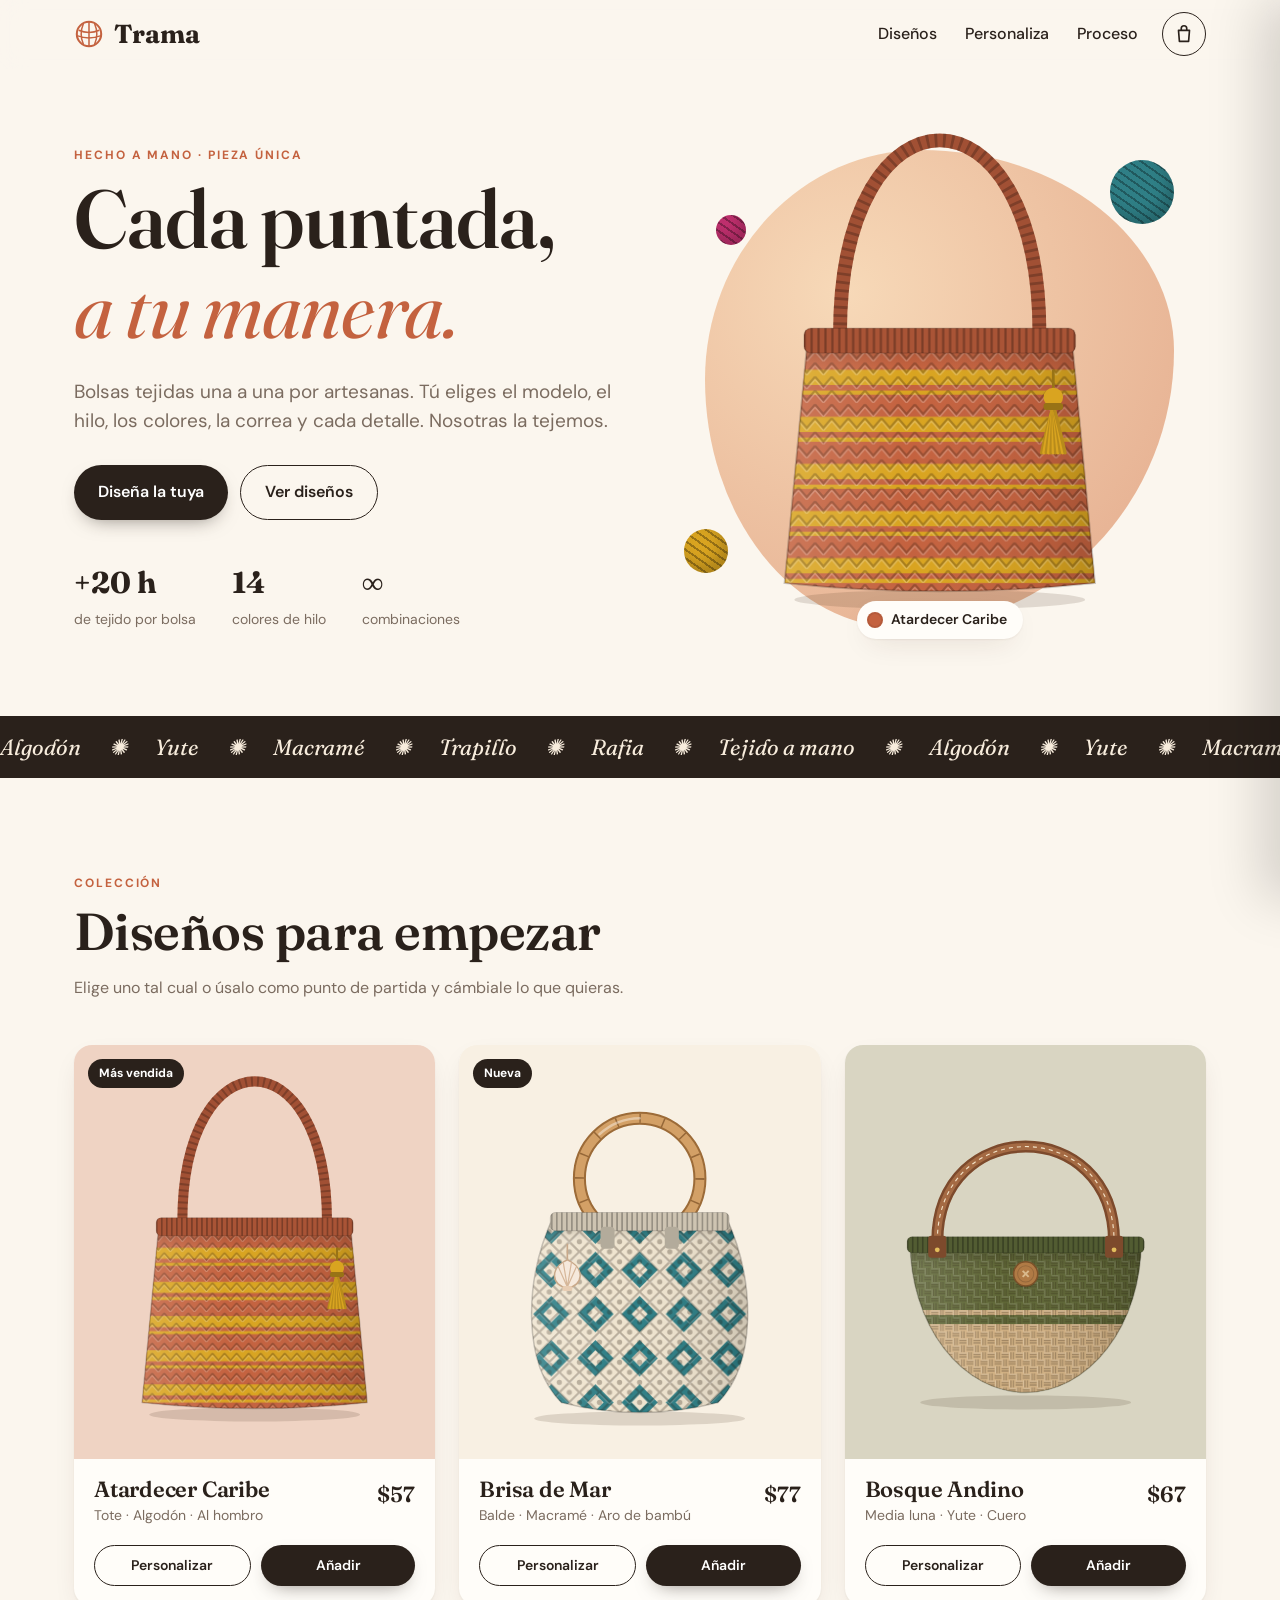
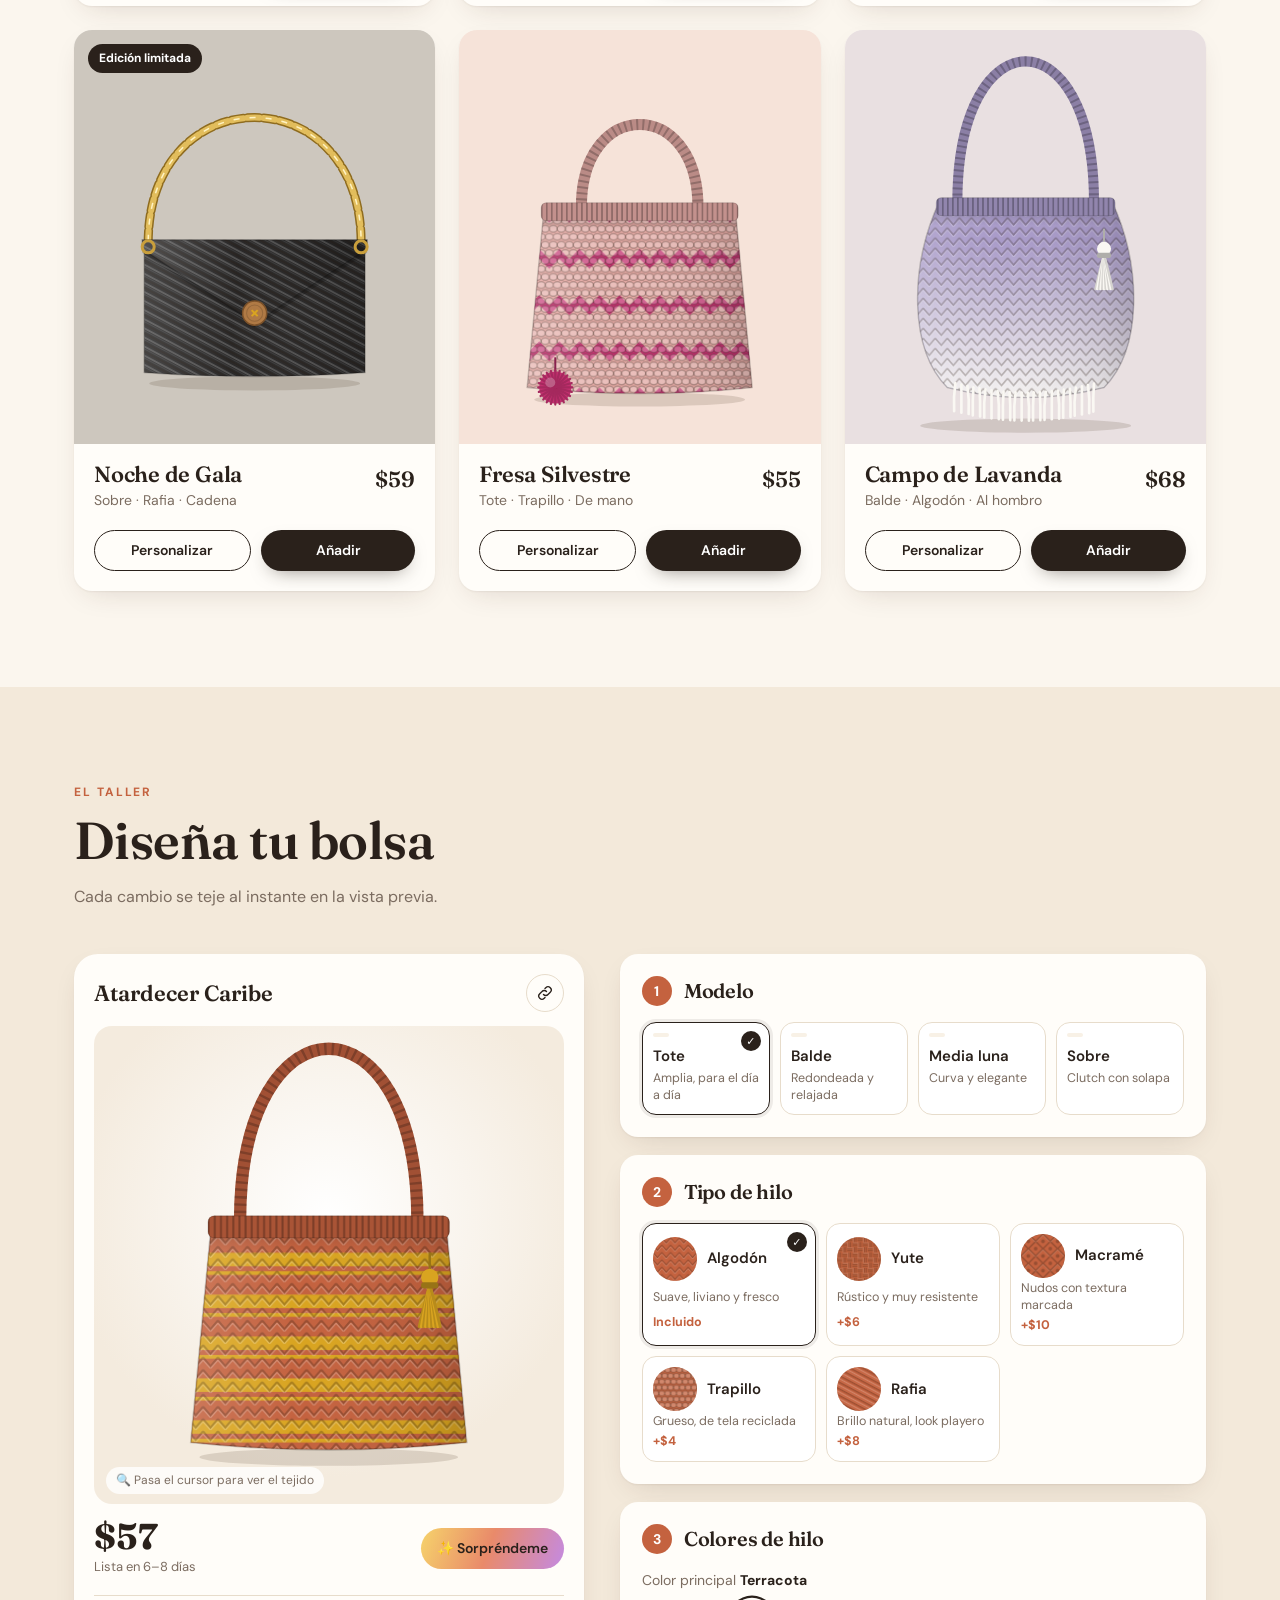
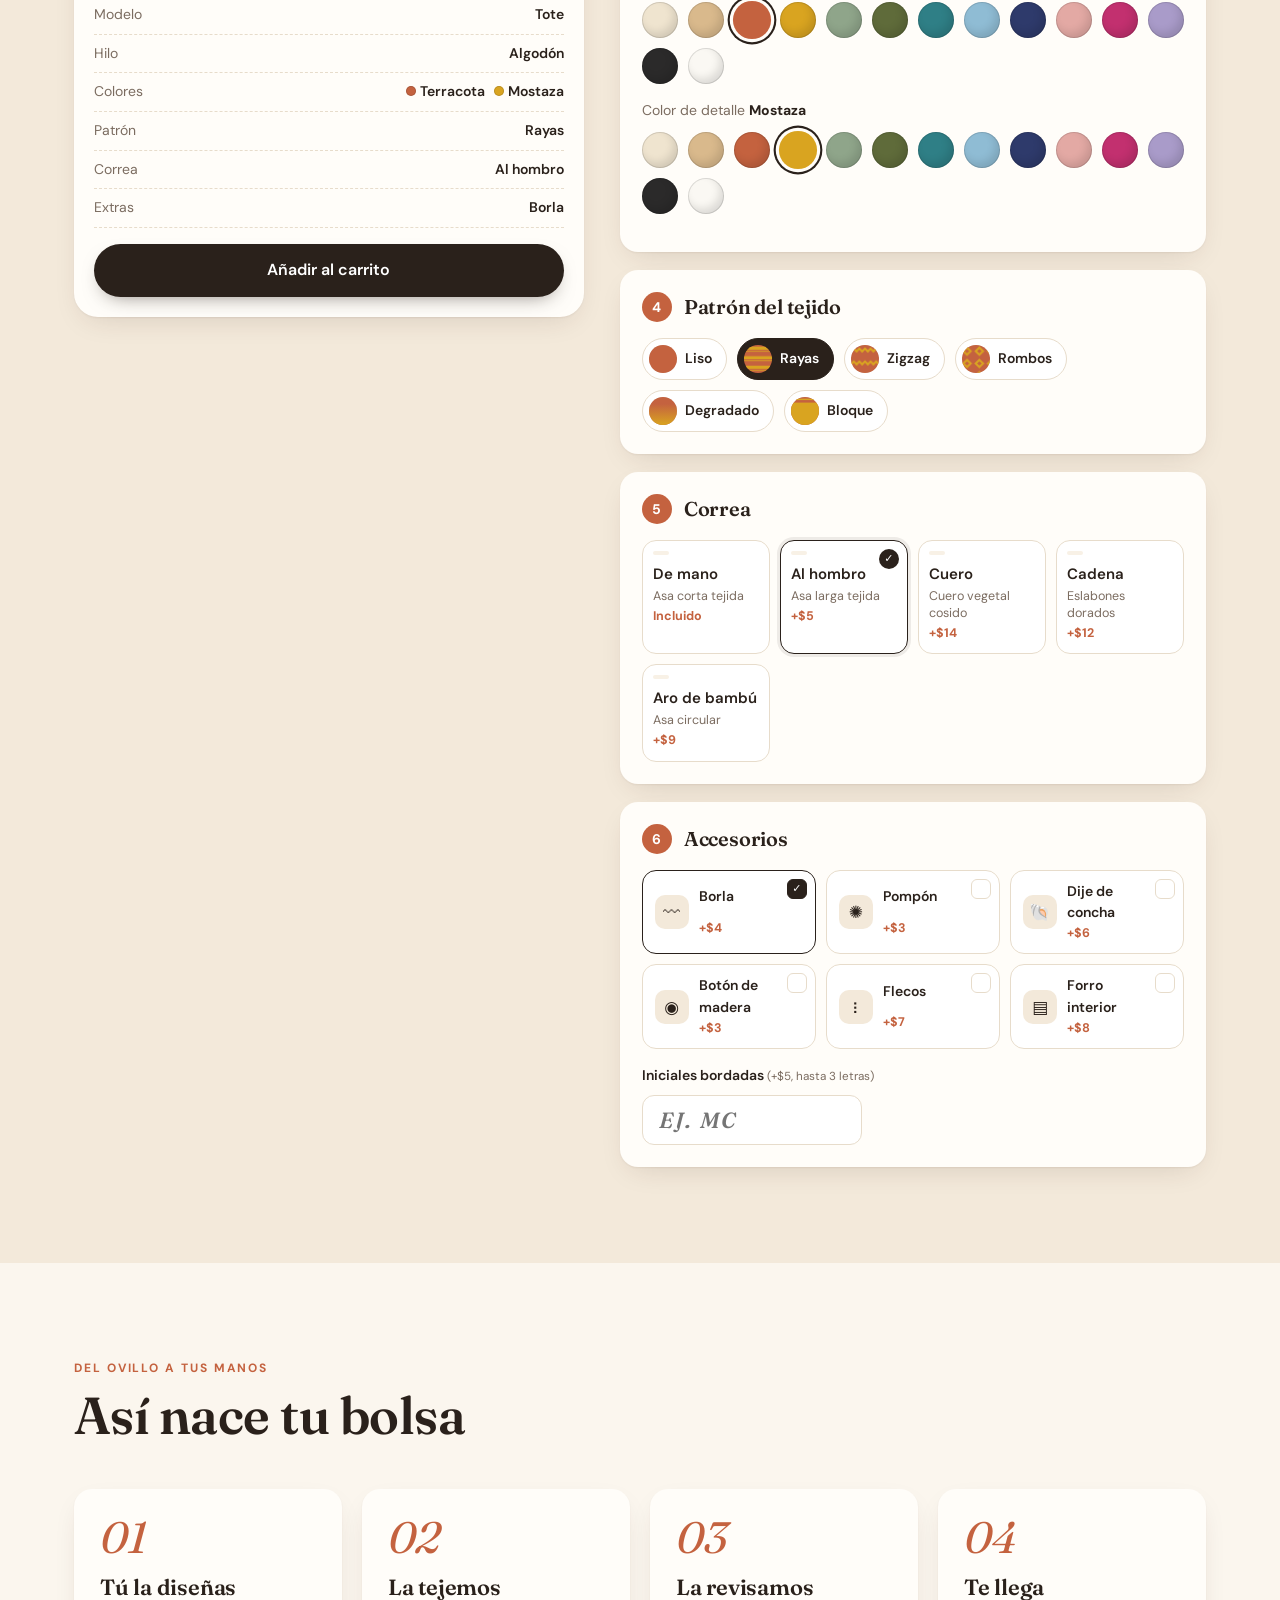
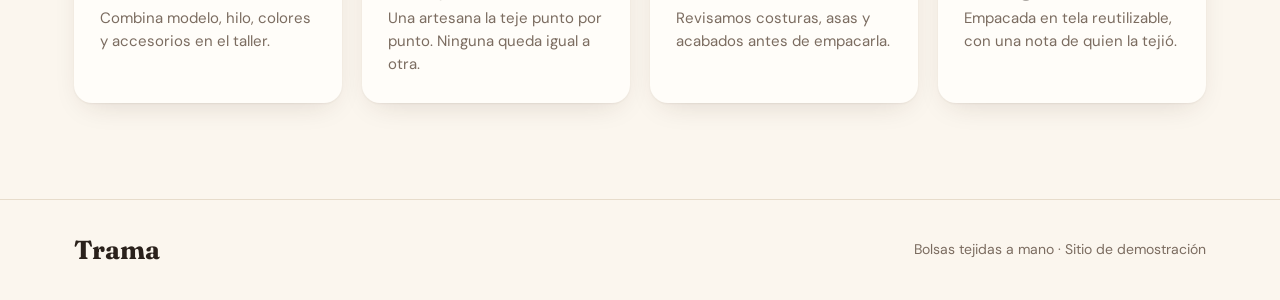
==== index.html @ 004d7162 "Tienda de bolsas tejidas con configurador en vivo" ====
<!doctype html>
<html lang="es">
<head>
  <meta charset="utf-8">
  <meta name="viewport" content="width=device-width, initial-scale=1">
  <title>Trama · Bolsas tejidas a mano</title>
  <meta name="description" content="Bolsas tejidas a mano, diseñadas por ti: elige modelo, hilo, colores, correa y accesorios.">
  <link rel="preconnect" href="https://fonts.googleapis.com">
  <link rel="preconnect" href="https://fonts.gstatic.com" crossorigin>
  <link href="https://fonts.googleapis.com/css2?family=Fraunces:ital,opsz,wght@0,9..144,400;0,9..144,600;0,9..144,700;1,9..144,400;1,9..144,600&family=DM+Sans:wght@400;500;600;700&display=swap" rel="stylesheet">
  <link rel="stylesheet" href="styles.css">
</head>
<body>
  <header class="nav">
    <div class="wrap nav-in">
      <a href="#" class="logo" aria-label="Trama, inicio">
        <svg viewBox="0 0 32 32" aria-hidden="true"><circle cx="16" cy="16" r="13" fill="none" stroke="currentColor" stroke-width="2.2"/><path d="M5 12c7 3 15 3 22 0M4 18c8 3 16 3 24 0M10 5c-3 7-3 15 0 22M16 3v26M22 5c3 7 3 15 0 22" fill="none" stroke="currentColor" stroke-width="1.6"/></svg>
        <span>Trama</span>
      </a>
      <nav class="links">
        <a href="#disenos">Diseños</a>
        <a href="#taller">Personaliza</a>
        <a href="#proceso">Proceso</a>
      </nav>
      <button class="cart-btn" id="cartOpen" aria-label="Abrir carrito">
        <svg viewBox="0 0 24 24" aria-hidden="true"><path d="M6 8h12l-1 12H7L6 8Z" fill="none" stroke="currentColor" stroke-width="1.8" stroke-linejoin="round"/><path d="M9 8V6a3 3 0 0 1 6 0v2" fill="none" stroke="currentColor" stroke-width="1.8"/></svg>
        <span class="cart-count" id="cartCount">0</span>
      </button>
    </div>
  </header>

  <main>
    <!-- HERO -->
    <section class="hero">
      <div class="wrap hero-in">
        <div class="hero-copy">
          <p class="eyebrow">Hecho a mano · Pieza única</p>
          <h1>Cada puntada,<br><em>a tu manera.</em></h1>
          <p class="lead">Bolsas tejidas una a una por artesanas. Tú eliges el modelo, el hilo, los colores, la correa y cada detalle. Nosotras la tejemos.</p>
          <div class="hero-cta">
            <a href="#taller" class="btn btn-primary">Diseña la tuya</a>
            <a href="#disenos" class="btn btn-ghost">Ver diseños</a>
          </div>
          <ul class="hero-facts">
            <li><strong>+20&nbsp;h</strong><span>de tejido por bolsa</span></li>
            <li><strong>14</strong><span>colores de hilo</span></li>
            <li><strong>∞</strong><span>combinaciones</span></li>
          </ul>
        </div>
        <div class="hero-visual">
          <div class="hero-blob"></div>
          <span class="yarn y1"></span><span class="yarn y2"></span><span class="yarn y3"></span>
          <div class="hero-bag" id="heroBag"></div>
          <p class="hero-tag" id="heroTag"></p>
        </div>
      </div>
      <div class="marquee" aria-hidden="true">
        <div class="marquee-in">
          <span>Algodón</span><span>✺</span><span>Yute</span><span>✺</span><span>Macramé</span><span>✺</span><span>Trapillo</span><span>✺</span><span>Rafia</span><span>✺</span><span>Tejido a mano</span><span>✺</span>
          <span>Algodón</span><span>✺</span><span>Yute</span><span>✺</span><span>Macramé</span><span>✺</span><span>Trapillo</span><span>✺</span><span>Rafia</span><span>✺</span><span>Tejido a mano</span><span>✺</span>
        </div>
      </div>
    </section>

    <!-- PRESETS -->
    <section class="section" id="disenos">
      <div class="wrap">
        <div class="section-head">
          <p class="eyebrow">Colección</p>
          <h2>Diseños para empezar</h2>
          <p class="muted">Elige uno tal cual o úsalo como punto de partida y cámbiale lo que quieras.</p>
        </div>
        <div class="presets" id="presets"></div>
      </div>
    </section>

    <!-- CONFIGURADOR -->
    <section class="section taller" id="taller">
      <div class="wrap">
        <div class="section-head">
          <p class="eyebrow">El taller</p>
          <h2>Diseña tu bolsa</h2>
          <p class="muted">Cada cambio se teje al instante en la vista previa.</p>
        </div>
        <div class="config">
          <aside class="preview">
            <div class="preview-card">
              <div class="preview-top">
                <span class="design-name" id="designName">Tu diseño</span>
                <button class="icon-btn" id="shareBtn" title="Copiar enlace de este diseño" aria-label="Compartir diseño">
                  <svg viewBox="0 0 24 24" aria-hidden="true"><path d="M10 14a4 4 0 0 0 6 0l3-3a4 4 0 0 0-6-6l-1 1M14 10a4 4 0 0 0-6 0l-3 3a4 4 0 0 0 6 6l1-1" fill="none" stroke="currentColor" stroke-width="1.8" stroke-linecap="round"/></svg>
                </button>
              </div>
              <div class="stage" id="stage"></div>
              <div class="preview-meta">
                <div>
                  <span class="price" id="price">$0</span>
                  <span class="days" id="days"></span>
                </div>
                <button class="btn btn-surprise" id="surprise">✨ Sorpréndeme</button>
              </div>
              <ul class="summary" id="summary"></ul>
              <button class="btn btn-primary btn-block" id="addCart">Añadir al carrito</button>
            </div>
          </aside>

          <div class="steps">
            <div class="step">
              <h3><span>1</span> Modelo</h3>
              <div class="opts opts-thumbs" data-group="model" id="optModel"></div>
            </div>
            <div class="step">
              <h3><span>2</span> Tipo de hilo</h3>
              <div class="opts opts-yarn" data-group="yarn" id="optYarn"></div>
            </div>
            <div class="step">
              <h3><span>3</span> Colores de hilo</h3>
              <p class="label">Color principal <b id="colorName"></b></p>
              <div class="swatches" data-group="color" id="optColor"></div>
              <p class="label">Color de detalle <b id="color2Name"></b></p>
              <div class="swatches" data-group="color2" id="optColor2"></div>
            </div>
            <div class="step">
              <h3><span>4</span> Patrón del tejido</h3>
              <div class="opts opts-chips" data-group="pattern" id="optPattern"></div>
            </div>
            <div class="step">
              <h3><span>5</span> Correa</h3>
              <div class="opts opts-thumbs" data-group="strap" id="optStrap"></div>
            </div>
            <div class="step">
              <h3><span>6</span> Accesorios</h3>
              <div class="opts opts-acc" data-group="acc" id="optAcc"></div>
              <label class="monogram">
                <span>Iniciales bordadas <small>(+$5, hasta 3 letras)</small></span>
                <input id="monogram" maxlength="3" placeholder="Ej. MC" autocomplete="off">
              </label>
            </div>
          </div>
        </div>
      </div>
    </section>

    <!-- PROCESO -->
    <section class="section" id="proceso">
      <div class="wrap">
        <div class="section-head">
          <p class="eyebrow">Del ovillo a tus manos</p>
          <h2>Así nace tu bolsa</h2>
        </div>
        <ol class="process">
          <li><span class="pn">01</span><h4>Tú la diseñas</h4><p>Combina modelo, hilo, colores y accesorios en el taller.</p></li>
          <li><span class="pn">02</span><h4>La tejemos</h4><p>Una artesana la teje punto por punto. Ninguna queda igual a otra.</p></li>
          <li><span class="pn">03</span><h4>La revisamos</h4><p>Revisamos costuras, asas y acabados antes de empacarla.</p></li>
          <li><span class="pn">04</span><h4>Te llega</h4><p>Empacada en tela reutilizable, con una nota de quien la tejió.</p></li>
        </ol>
      </div>
    </section>
  </main>

  <footer class="footer">
    <div class="wrap footer-in">
      <div class="logo"><span>Trama</span></div>
      <p class="muted">Bolsas tejidas a mano · Sitio de demostración</p>
    </div>
  </footer>

  <!-- Carrito -->
  <div class="scrim" id="scrim"></div>
  <aside class="drawer" id="drawer" aria-label="Carrito">
    <div class="drawer-head">
      <h3>Tu carrito</h3>
      <button class="icon-btn" id="cartClose" aria-label="Cerrar carrito">✕</button>
    </div>
    <div class="drawer-body" id="cartItems"></div>
    <div class="drawer-foot">
      <div class="total"><span>Total</span><strong id="cartTotal">$0</strong></div>
      <button class="btn btn-primary btn-block" id="checkout">Finalizar pedido</button>
    </div>
  </aside>

  <div class="mbar" id="mbar">
    <button class="mbar-art" id="mbarArt" aria-label="Ver vista previa"></button>
    <div class="mbar-info"><b id="mbarPrice"></b><span id="mbarName"></span></div>
    <button class="btn btn-primary btn-sm" id="mbarAdd">Añadir</button>
  </div>

  <div class="toast" id="toast" role="status"></div>
  <div class="confetti" id="confetti" aria-hidden="true"></div>

  <script src="bag.js"></script>
  <script src="app.js"></script>
</body>
</html>
---- styles.css ----
:root {
  --bg: #fbf6ee;
  --bg-2: #f3e9da;
  --card: #fffdf9;
  --ink: #2a211b;
  --muted: #7b6c60;
  --line: #e7dccb;
  --accent: #c4623f;
  --accent-ink: #fff;
  --gold: #d9a420;
  --radius: 18px;
  --shadow: 0 1px 2px rgba(60, 35, 20, .06), 0 10px 30px -12px rgba(60, 35, 20, .18);
  --serif: 'Fraunces', Georgia, serif;
  --sans: 'DM Sans', system-ui, sans-serif;
}

* { box-sizing: border-box; }
html { scroll-behavior: smooth; scroll-padding-top: 76px; }
body { margin: 0; background: var(--bg); color: var(--ink); font: 16px/1.55 var(--sans); -webkit-font-smoothing: antialiased; overflow-x: hidden; }
img, svg { display: block; max-width: 100%; }
button { font: inherit; color: inherit; cursor: pointer; }
a { color: inherit; }
.wrap { max-width: 1180px; margin: 0 auto; padding: 0 24px; }
.muted { color: var(--muted); }
.eyebrow { text-transform: uppercase; letter-spacing: .16em; font-size: 12px; font-weight: 700; color: var(--accent); margin: 0 0 10px; }
h1, h2, h3, h4 { font-family: var(--serif); font-weight: 600; line-height: 1.1; margin: 0; letter-spacing: -.01em; }

/* Botones */
.btn { display: inline-flex; align-items: center; justify-content: center; gap: 8px; border: 0; border-radius: 999px; padding: 14px 24px; font-weight: 600; text-decoration: none; transition: transform .15s, box-shadow .2s, background .2s; }
.btn:active { transform: scale(.97); }
.btn-primary { background: var(--ink); color: #fff; box-shadow: 0 8px 20px -10px rgba(42, 33, 27, .6); }
.btn-primary:hover { background: var(--accent); }
.btn-primary:disabled { opacity: .4; cursor: not-allowed; background: var(--ink); }
.btn-ghost { background: transparent; border: 1.5px solid var(--ink); }
.btn-ghost:hover { background: var(--ink); color: #fff; }
.btn-sm { padding: 9px 16px; font-size: 14px; }
.btn-block { width: 100%; }
.btn-surprise { background: linear-gradient(110deg, #f6d36b, #e98a6a, #c78ad8, #e98a6a, #f6d36b); color: #2a211b; padding: 10px 16px; font-size: 14px; background-size: 200% 100%; white-space: nowrap; animation: shimmer 4s linear infinite; }
@keyframes shimmer { to { background-position: 200% 0; } }
.icon-btn { width: 38px; height: 38px; border-radius: 50%; border: 1px solid var(--line); background: var(--card); display: grid; place-items: center; }
.icon-btn svg { width: 18px; }
.icon-btn:hover { border-color: var(--ink); }

/* Nav */
.nav { position: sticky; top: 0; z-index: 40; background: rgba(251, 246, 238, .82); backdrop-filter: blur(12px); border-bottom: 1px solid transparent; }
.nav-in { display: flex; align-items: center; gap: 24px; height: 68px; }
.logo { display: flex; align-items: center; gap: 10px; text-decoration: none; font-family: var(--serif); font-size: 26px; font-weight: 700; color: var(--ink); }
.logo svg { width: 30px; color: var(--accent); }
.links { margin-left: auto; display: flex; gap: 28px; }
.links a { text-decoration: none; font-weight: 500; position: relative; }
.links a::after { content: ''; position: absolute; left: 0; right: 100%; bottom: -4px; height: 2px; background: var(--accent); transition: right .25s; }
.links a:hover::after { right: 0; }
.cart-btn { position: relative; width: 44px; height: 44px; border-radius: 50%; border: 1.5px solid var(--ink); background: transparent; display: grid; place-items: center; }
.cart-btn svg { width: 22px; }
.cart-btn.bump { animation: bump .5s; }
@keyframes bump { 30% { transform: scale(1.2) rotate(-8deg); } 60% { transform: scale(.95) rotate(4deg); } }
.cart-count { position: absolute; top: -6px; right: -6px; min-width: 20px; height: 20px; border-radius: 10px; background: var(--accent); color: #fff; font-size: 12px; font-weight: 700; display: grid; place-items: center; padding: 0 5px; transform: scale(0); transition: transform .25s; }
.cart-count.show { transform: scale(1); }

/* Hero */
.hero { position: relative; overflow: hidden; }
.hero-in { display: grid; grid-template-columns: 1.05fr 1fr; gap: 40px; align-items: center; padding-top: 48px; padding-bottom: 56px; }
.hero h1 { font-size: clamp(44px, 6.4vw, 84px); font-weight: 600; }
.hero h1 em { color: var(--accent); font-weight: 400; }
.lead { font-size: 19px; color: var(--muted); max-width: 30em; margin: 22px 0 30px; }
.hero-cta { display: flex; gap: 12px; flex-wrap: wrap; }
.hero-facts { list-style: none; padding: 0; margin: 40px 0 0; display: flex; gap: 36px; }
.hero-facts strong { display: block; font-family: var(--serif); font-size: 30px; }
.hero-facts span { color: var(--muted); font-size: 14px; }
.hero-visual { position: relative; aspect-ratio: 1 / 1.02; display: grid; place-items: center; }
.hero-blob { position: absolute; inset: 6%; background: radial-gradient(circle at 30% 30%, #f7d9b8, #eec3a3 45%, #e3a98b); border-radius: 46% 54% 58% 42% / 48% 42% 58% 52%; animation: blob 14s ease-in-out infinite; }
@keyframes blob { 50% { border-radius: 58% 42% 44% 56% / 42% 58% 42% 58%; transform: rotate(8deg); } }
.hero-bag { position: relative; width: 78%; transition: opacity .35s, transform .35s; }
.hero-bag.fade { opacity: 0; transform: translateY(10px) scale(.97); }
.hero-tag { position: absolute; bottom: 4%; left: 50%; transform: translateX(-50%); background: var(--card); padding: 8px 16px 8px 10px; border-radius: 999px; box-shadow: var(--shadow); font-weight: 600; font-size: 14px; display: flex; align-items: center; gap: 8px; white-space: nowrap; margin: 0; }
.hero-tag span { width: 16px; height: 16px; border-radius: 50%; background: var(--c); box-shadow: inset 0 0 0 2px rgba(0,0,0,.08); }
.yarn { position: absolute; border-radius: 50%; background: repeating-linear-gradient(35deg, var(--y) 0 5px, color-mix(in srgb, var(--y) 70%, #000) 5px 7px); box-shadow: inset -6px -8px 14px rgba(0,0,0,.2); animation: float 6s ease-in-out infinite; }
.y1 { --y: #2f7f86; width: 64px; height: 64px; top: 8%; right: 6%; }
.y2 { --y: #d9a420; width: 44px; height: 44px; bottom: 16%; left: 2%; animation-delay: -2s; }
.y3 { --y: #c2306f; width: 30px; height: 30px; top: 18%; left: 8%; animation-delay: -4s; }
@keyframes float { 50% { transform: translateY(-14px) rotate(25deg); } }

.marquee { background: var(--ink); color: #f7ecdc; overflow: hidden; padding: 14px 0; }
.marquee-in { display: flex; gap: 28px; width: max-content; animation: marquee 30s linear infinite; font-family: var(--serif); font-size: 22px; font-style: italic; }
@keyframes marquee { to { transform: translateX(-50%); } }

/* Bolsa SVG */
.bag-swing { transform-origin: 150px 40px; transform-box: view-box; animation: sway 5s ease-in-out infinite; }
.bag-swing.wiggle { animation: wiggle .7s ease-out, sway 5s ease-in-out .7s infinite; }
@keyframes sway { 50% { transform: rotate(1.6deg); } }
@keyframes wiggle { 0% { transform: rotate(-5deg) scale(.97); } 40% { transform: rotate(3.5deg); } 70% { transform: rotate(-1.5deg); } 100% { transform: rotate(0); } }

/* Secciones */
.section { padding: 96px 0; }
.section-head { max-width: 640px; margin-bottom: 44px; }
.section-head h2 { font-size: clamp(34px, 4.4vw, 52px); margin-bottom: 12px; }

/* Presets */
.presets { display: grid; grid-template-columns: repeat(3, 1fr); gap: 24px; }
.preset { position: relative; background: var(--card); border-radius: var(--radius); box-shadow: var(--shadow); overflow: hidden; display: flex; flex-direction: column; transition: transform .25s, box-shadow .25s; }
.preset:hover { transform: translateY(-6px); box-shadow: 0 24px 50px -20px rgba(60, 35, 20, .35); }
.preset-art { background: color-mix(in srgb, var(--tint) 22%, #fbf3e8); padding: 26px 30px 6px; }
.preset-art svg { transition: transform .4s; }
.preset:hover .preset-art svg { transform: scale(1.04) rotate(-1.5deg); }
.badge { position: absolute; top: 14px; left: 14px; z-index: 2; background: var(--ink); color: #fff; font-size: 12px; font-weight: 700; padding: 5px 11px; border-radius: 999px; }
.preset-info { display: flex; justify-content: space-between; gap: 12px; padding: 18px 20px 6px; }
.preset-info h3 { font-size: 22px; }
.preset-info p { margin: 4px 0 0; font-size: 14px; }
.preset-price { font-family: var(--serif); font-size: 22px; font-weight: 600; }
.preset-actions { display: flex; gap: 10px; padding: 12px 20px 20px; margin-top: auto; }
.preset-actions .btn { flex: 1; }

/* Taller */
.taller { background: var(--bg-2); }
.config { display: grid; grid-template-columns: minmax(0, 1fr) minmax(0, 1.15fr); gap: 36px; align-items: start; }
.preview { position: sticky; top: 88px; }
.preview-card { background: var(--card); border-radius: 24px; padding: 20px; box-shadow: var(--shadow); }
.preview-top { display: flex; justify-content: space-between; align-items: center; }
.design-name { font-family: var(--serif); font-size: 22px; font-weight: 600; }
.stage { position: relative; overflow: hidden; background: radial-gradient(circle at 50% 40%, #fff, #f4ebde 70%); border-radius: 18px; margin: 14px 0; padding: 10px 40px 0; cursor: zoom-in; }
.stage > .bag-svg { max-height: 52vh; margin: 0 auto; }
.lens { position: absolute; top: 0; left: 0; width: 140px; height: 140px; border-radius: 50%; overflow: hidden; pointer-events: none; opacity: 0; transition: opacity .2s; background: #fff; box-shadow: 0 0 0 4px #fff, 0 12px 30px rgba(0,0,0,.25); }
.lens-in { position: absolute; top: 0; left: 0; }
.stage.zooming .lens { opacity: 1; }
.lens-hint { position: absolute; left: 12px; bottom: 10px; font-size: 12px; color: var(--muted); background: rgba(255,255,255,.8); padding: 4px 10px; border-radius: 999px; transition: opacity .2s; }
.stage.zooming .lens-hint { opacity: 0; }
@media (hover: none) { .lens, .lens-hint { display: none; } }
.preview-meta { display: flex; justify-content: space-between; align-items: center; gap: 12px; }
.price { font-family: var(--serif); font-size: 36px; font-weight: 700; display: block; line-height: 1; }
.days { font-size: 13px; color: var(--muted); }
.summary { list-style: none; padding: 0; margin: 16px 0; border-top: 1px solid var(--line); }
.summary li { display: flex; justify-content: space-between; gap: 16px; padding: 8px 0; border-bottom: 1px dashed var(--line); font-size: 14px; }
.summary span { color: var(--muted); }
.summary b { text-align: right; font-weight: 600; }
.dot { display: inline-block; width: 10px; height: 10px; border-radius: 50%; background: var(--c); margin: 0 4px 0 6px; vertical-align: 0; box-shadow: inset 0 0 0 1px rgba(0,0,0,.15); }

.steps { display: flex; flex-direction: column; gap: 18px; }
.step { background: var(--card); border-radius: var(--radius); padding: 22px; box-shadow: var(--shadow); }
.step h3 { font-size: 20px; display: flex; align-items: center; gap: 12px; margin-bottom: 16px; }
.step h3 span { width: 30px; height: 30px; border-radius: 50%; background: var(--accent); color: #fff; font: 700 14px var(--sans); display: grid; place-items: center; }
.label { margin: 4px 0 10px; font-size: 14px; color: var(--muted); }
.label b { color: var(--ink); }

.opts { display: grid; gap: 10px; }
.opts-thumbs { grid-template-columns: repeat(auto-fill, minmax(118px, 1fr)); }
.opts-yarn { grid-template-columns: repeat(auto-fill, minmax(150px, 1fr)); }
.opt { position: relative; text-align: left; background: #fff; border: 1.5px solid var(--line); border-radius: 14px; padding: 10px; display: flex; flex-direction: column; gap: 2px; transition: border-color .2s, transform .15s, box-shadow .2s; }
.opt:hover { border-color: #cdb79c; transform: translateY(-2px); }
.opt.on { border-color: var(--ink); box-shadow: 0 0 0 3px rgba(42, 33, 27, .08); }
.opt.on::after { content: '✓'; position: absolute; top: 8px; right: 8px; width: 20px; height: 20px; border-radius: 50%; background: var(--ink); color: #fff; font-size: 11px; display: grid; place-items: center; }
.opt-thumb { background: #f8f1e6; border-radius: 10px; margin-bottom: 6px; padding: 4px 8px 0; }
.opts-yarn .opt { flex-direction: row; flex-wrap: wrap; align-items: center; column-gap: 10px; }
.opts-yarn .opt-thumb { width: 44px; height: 44px; padding: 0; overflow: hidden; margin: 0; border-radius: 50%; box-shadow: inset 0 0 0 1px rgba(0,0,0,.1); flex: none; }
.opts-yarn .opt-name { flex: 1; }
.opts-yarn .opt-desc, .opts-yarn .opt-price { width: 100%; }
.opt-name { font-weight: 600; font-size: 15px; }
.opt-desc { font-size: 12.5px; color: var(--muted); line-height: 1.35; }
.opt-price { font-size: 12.5px; font-weight: 700; color: var(--accent); }

.swatches { display: flex; flex-wrap: wrap; gap: 10px; margin-bottom: 16px; }
.sw { width: 36px; height: 36px; border-radius: 50%; border: 0; background: var(--c); box-shadow: inset 0 0 0 1px rgba(0,0,0,.12), inset -4px -5px 8px rgba(0,0,0,.12); transition: transform .15s; position: relative; }
.sw:hover { transform: scale(1.12); }
.sw.on { box-shadow: 0 0 0 3px var(--card), 0 0 0 5px var(--ink); transform: scale(1.06); }

.opts-chips { display: flex; flex-wrap: wrap; gap: 10px; }
.chip { display: flex; align-items: center; gap: 8px; padding: 6px 14px 6px 6px; border-radius: 999px; border: 1.5px solid var(--line); background: #fff; font-weight: 600; font-size: 14px; }
.chip-art { width: 28px; height: 28px; border-radius: 50%; overflow: hidden; box-shadow: inset 0 0 0 1px rgba(0,0,0,.12); }
.chip:hover { border-color: #cdb79c; }
.chip.on { border-color: var(--ink); background: var(--ink); color: #fff; }

.opts-acc { grid-template-columns: repeat(auto-fill, minmax(160px, 1fr)); }
.acc { position: relative; display: grid; grid-template-columns: 34px 1fr; grid-template-rows: auto auto; column-gap: 10px; align-items: center; text-align: left; border: 1.5px solid var(--line); background: #fff; border-radius: 14px; padding: 10px 12px; }
.acc-ico { grid-row: span 2; width: 34px; height: 34px; border-radius: 10px; background: var(--bg-2); display: grid; place-items: center; font-size: 17px; }
.acc-name { font-weight: 600; font-size: 14px; }
.acc .tick { position: absolute; top: 8px; right: 8px; width: 20px; height: 20px; border-radius: 6px; border: 1.5px solid var(--line); font-size: 11px; display: grid; place-items: center; color: transparent; }
.acc.on { border-color: var(--ink); }
.acc.on .tick { background: var(--ink); border-color: var(--ink); color: #fff; }
.acc:hover { border-color: #cdb79c; }

.acc { padding-right: 34px; }

.mbar { display: none; }
@media (max-width: 960px) {
  .mbar { display: flex; align-items: center; gap: 12px; position: fixed; left: 12px; right: 12px; bottom: 12px; z-index: 45; background: var(--card); border-radius: 20px; padding: 8px 8px 8px 8px; box-shadow: 0 12px 40px -8px rgba(42, 33, 27, .4); transform: translateY(130%); transition: transform .35s cubic-bezier(.2, .8, .2, 1); }
  .show-mbar .mbar { transform: none; }
  .mbar-art { width: 56px; height: 56px; flex: none; border: 0; border-radius: 14px; background: var(--bg-2); padding: 3px 5px 0; }
  .mbar-info { flex: 1; min-width: 0; display: flex; flex-direction: column; line-height: 1.2; }
  .mbar-info b { font-family: var(--serif); font-size: 22px; }
  .mbar-info span { font-size: 13px; color: var(--muted); white-space: nowrap; overflow: hidden; text-overflow: ellipsis; }
}

.monogram {display: flex; flex-direction: column; gap: 8px; margin-top: 16px; font-weight: 600; font-size: 14px; }
.monogram small { color: var(--muted); font-weight: 400; }
.monogram input { font: italic 600 22px var(--serif); letter-spacing: .1em; padding: 10px 16px; border-radius: 12px; border: 1.5px solid var(--line); background: #fff; max-width: 220px; text-transform: uppercase; }
.monogram input:focus { outline: none; border-color: var(--ink); }

/* Proceso */
.process { list-style: none; padding: 0; margin: 0; display: grid; grid-template-columns: repeat(4, 1fr); gap: 20px; counter-reset: p; }
.process li { padding: 26px; border-radius: var(--radius); background: var(--card); box-shadow: var(--shadow); }
.pn { font-family: var(--serif); font-size: 44px; font-style: italic; color: var(--accent); display: block; line-height: 1; margin-bottom: 16px; }
.process h4 { font-size: 22px; margin-bottom: 8px; }
.process p { margin: 0; color: var(--muted); font-size: 15px; }

.footer { border-top: 1px solid var(--line); padding: 30px 0; }
.footer-in { display: flex; justify-content: space-between; align-items: center; gap: 16px; flex-wrap: wrap; }
.footer p { margin: 0; font-size: 14px; }

/* Carrito */
.scrim { position: fixed; inset: 0; background: rgba(30, 20, 14, .4); opacity: 0; pointer-events: none; transition: opacity .3s; z-index: 50; }
.drawer { position: fixed; top: 0; right: 0; bottom: 0; width: min(420px, 100vw); background: var(--bg); z-index: 60; display: flex; flex-direction: column; transform: translateX(100%); transition: transform .35s cubic-bezier(.2, .8, .2, 1); box-shadow: -20px 0 50px rgba(0,0,0,.15); }
.cart-open .scrim { opacity: 1; pointer-events: auto; }
.cart-open .drawer { transform: none; }
.drawer-head { display: flex; justify-content: space-between; align-items: center; padding: 20px 22px; border-bottom: 1px solid var(--line); }
.drawer-head h3 { font-size: 24px; }
.drawer-body { flex: 1; overflow-y: auto; padding: 8px 22px; }
.drawer-foot { padding: 20px 22px; border-top: 1px solid var(--line); }
.total { display: flex; justify-content: space-between; align-items: baseline; margin-bottom: 14px; }
.total strong { font-family: var(--serif); font-size: 28px; }
.ci { display: grid; grid-template-columns: 76px 1fr auto; gap: 14px; padding: 14px 0; border-bottom: 1px solid var(--line); align-items: center; }
.ci-art { background: var(--bg-2); border-radius: 12px; padding: 4px 6px 0; }
.ci-info { display: flex; flex-direction: column; gap: 2px; min-width: 0; }
.ci-info .muted { font-size: 13px; }
.ci-price { font-weight: 700; align-self: start; }
.qty { display: flex; align-items: center; gap: 8px; margin-top: 6px; }
.qty button:not(.link) { width: 26px; height: 26px; border-radius: 50%; border: 1px solid var(--line); background: #fff; line-height: 1; }
.qty .link { background: none; border: 0; color: var(--muted); text-decoration: underline; font-size: 13px; margin-left: 8px; }
.empty { text-align: center; padding: 60px 10px; }

.toast { position: fixed; left: 50%; top: 84px; transform: translate(-50%, -180px); background: var(--ink); color: #fff; padding: 13px 22px; border-radius: 999px; font-weight: 600; font-size: 15px; z-index: 80; transition: transform .35s cubic-bezier(.2, .8, .2, 1); max-width: calc(100vw - 32px); text-align: center; }
.toast.show { transform: translate(-50%, 0); }

.confetti { position: fixed; inset: 0; pointer-events: none; z-index: 90; }
.confetti span { position: absolute; top: 60vh; width: 9px; height: 14px; border-radius: 3px; animation: pop 1.4s cubic-bezier(.2, .7, .4, 1) forwards; }
@keyframes pop { to { transform: translate(var(--dx), var(--dy)) rotate(var(--r)); opacity: 0; } }

@media (prefers-reduced-motion: reduce) {
  *, *::before, *::after { animation: none !important; transition: none !important; }
}

/* Responsive */
@media (max-width: 960px) {
  .hero-in { grid-template-columns: 1fr; padding-top: 24px; }
  .hero-visual { max-width: 460px; margin: 0 auto; width: 100%; }
  .presets { grid-template-columns: repeat(2, 1fr); }
  .config { grid-template-columns: 1fr; }
  .preview { position: static; }
  .process { grid-template-columns: repeat(2, 1fr); }
}
@media (max-width: 640px) {
  .wrap { padding: 0 16px; }
  .links { display: none; }
  .cart-btn { margin-left: auto; }
  .section { padding: 64px 0; }
  .presets { grid-template-columns: 1fr; }
  .process { grid-template-columns: 1fr; }
  .hero-facts { gap: 22px; }
  .lead { font-size: 17px; }
  .stage { padding: 6px 16px 0; }
  .opts-thumbs { grid-template-columns: repeat(2, 1fr); }
  .opts-yarn, .opts-acc { grid-template-columns: 1fr 1fr; }
}
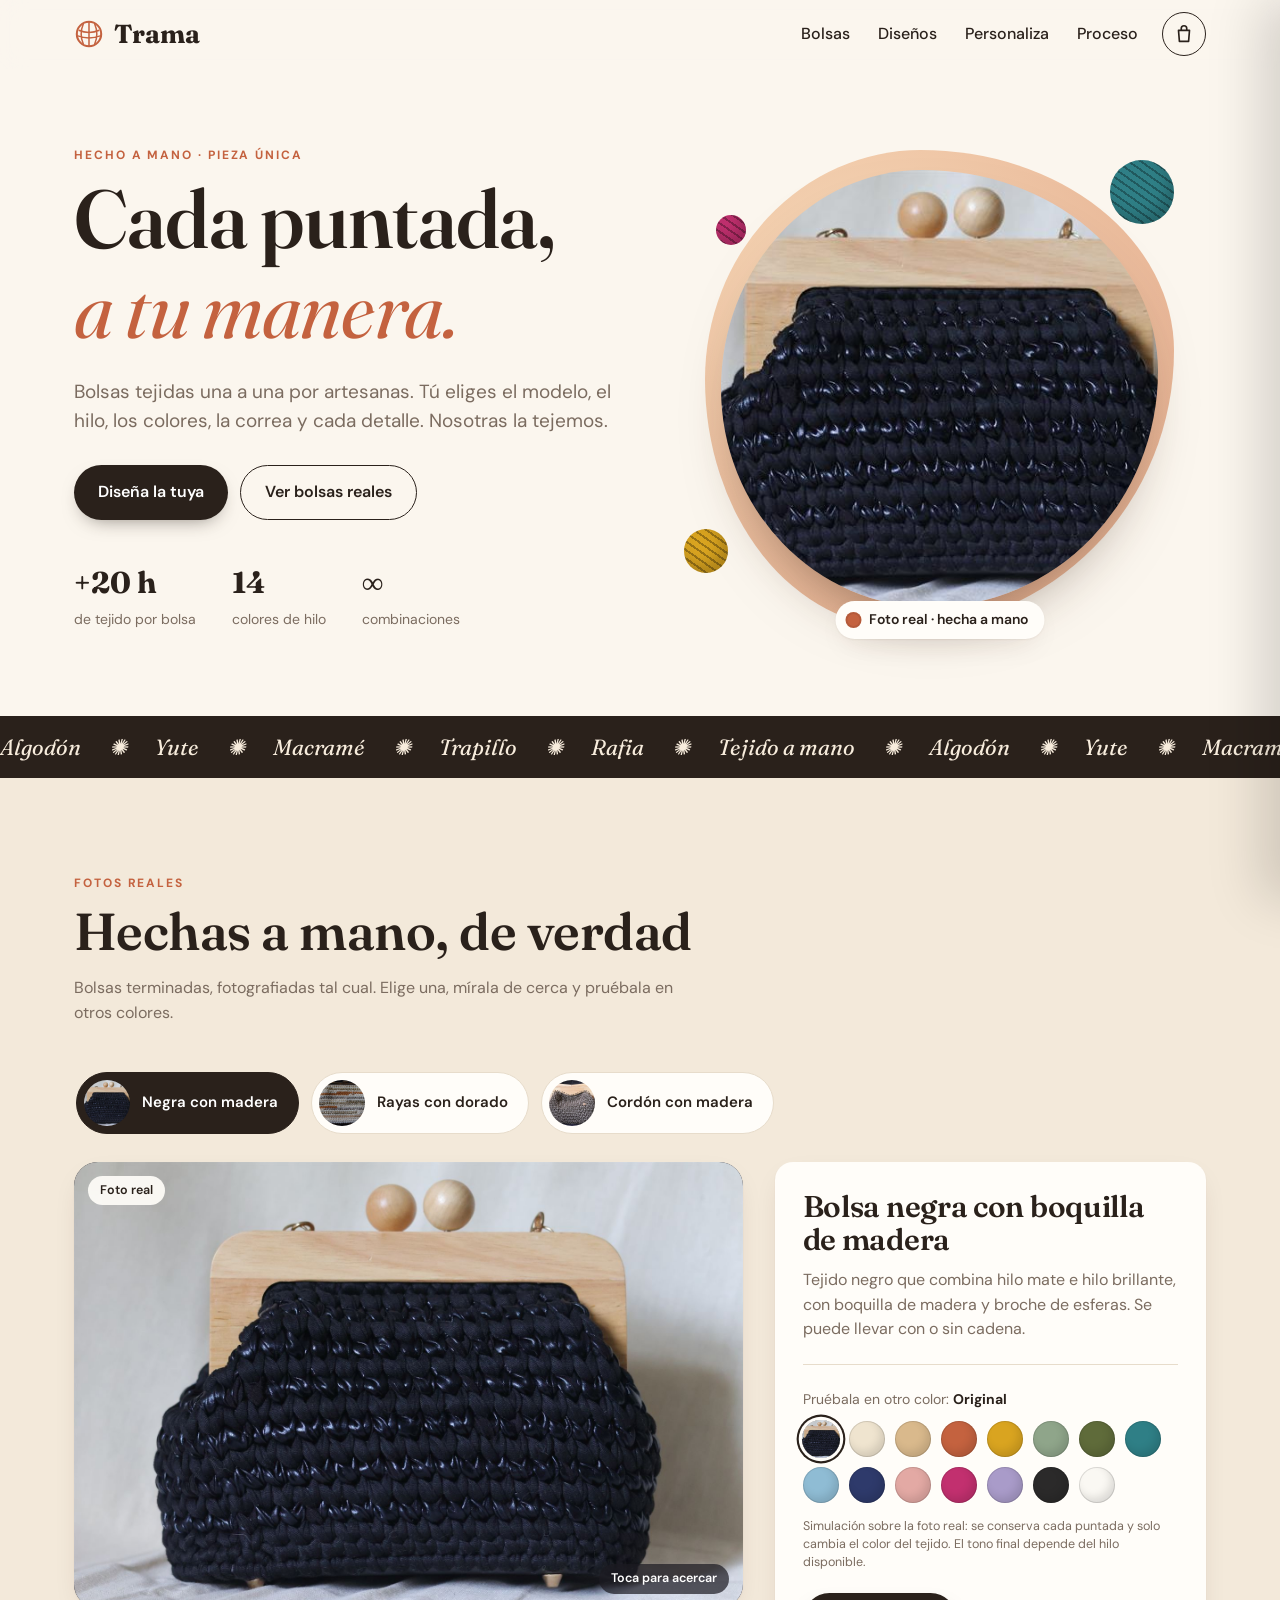
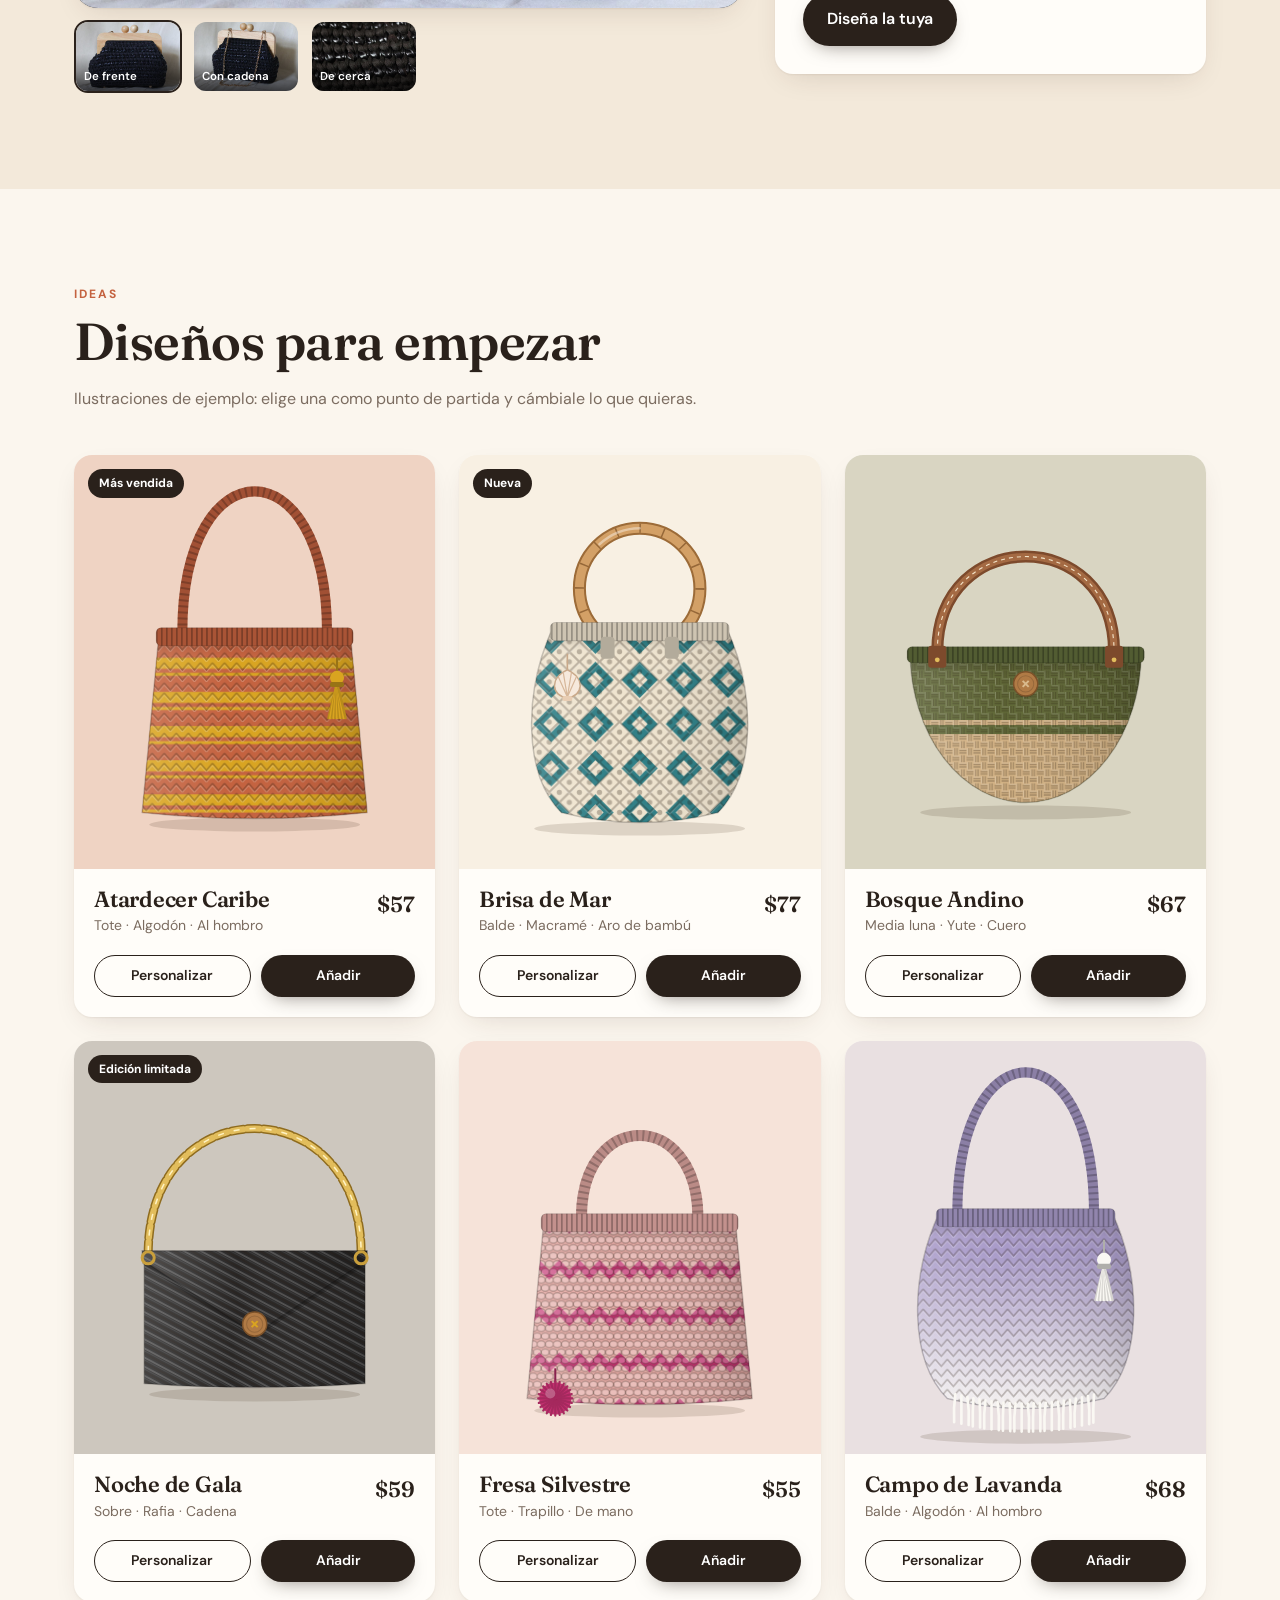
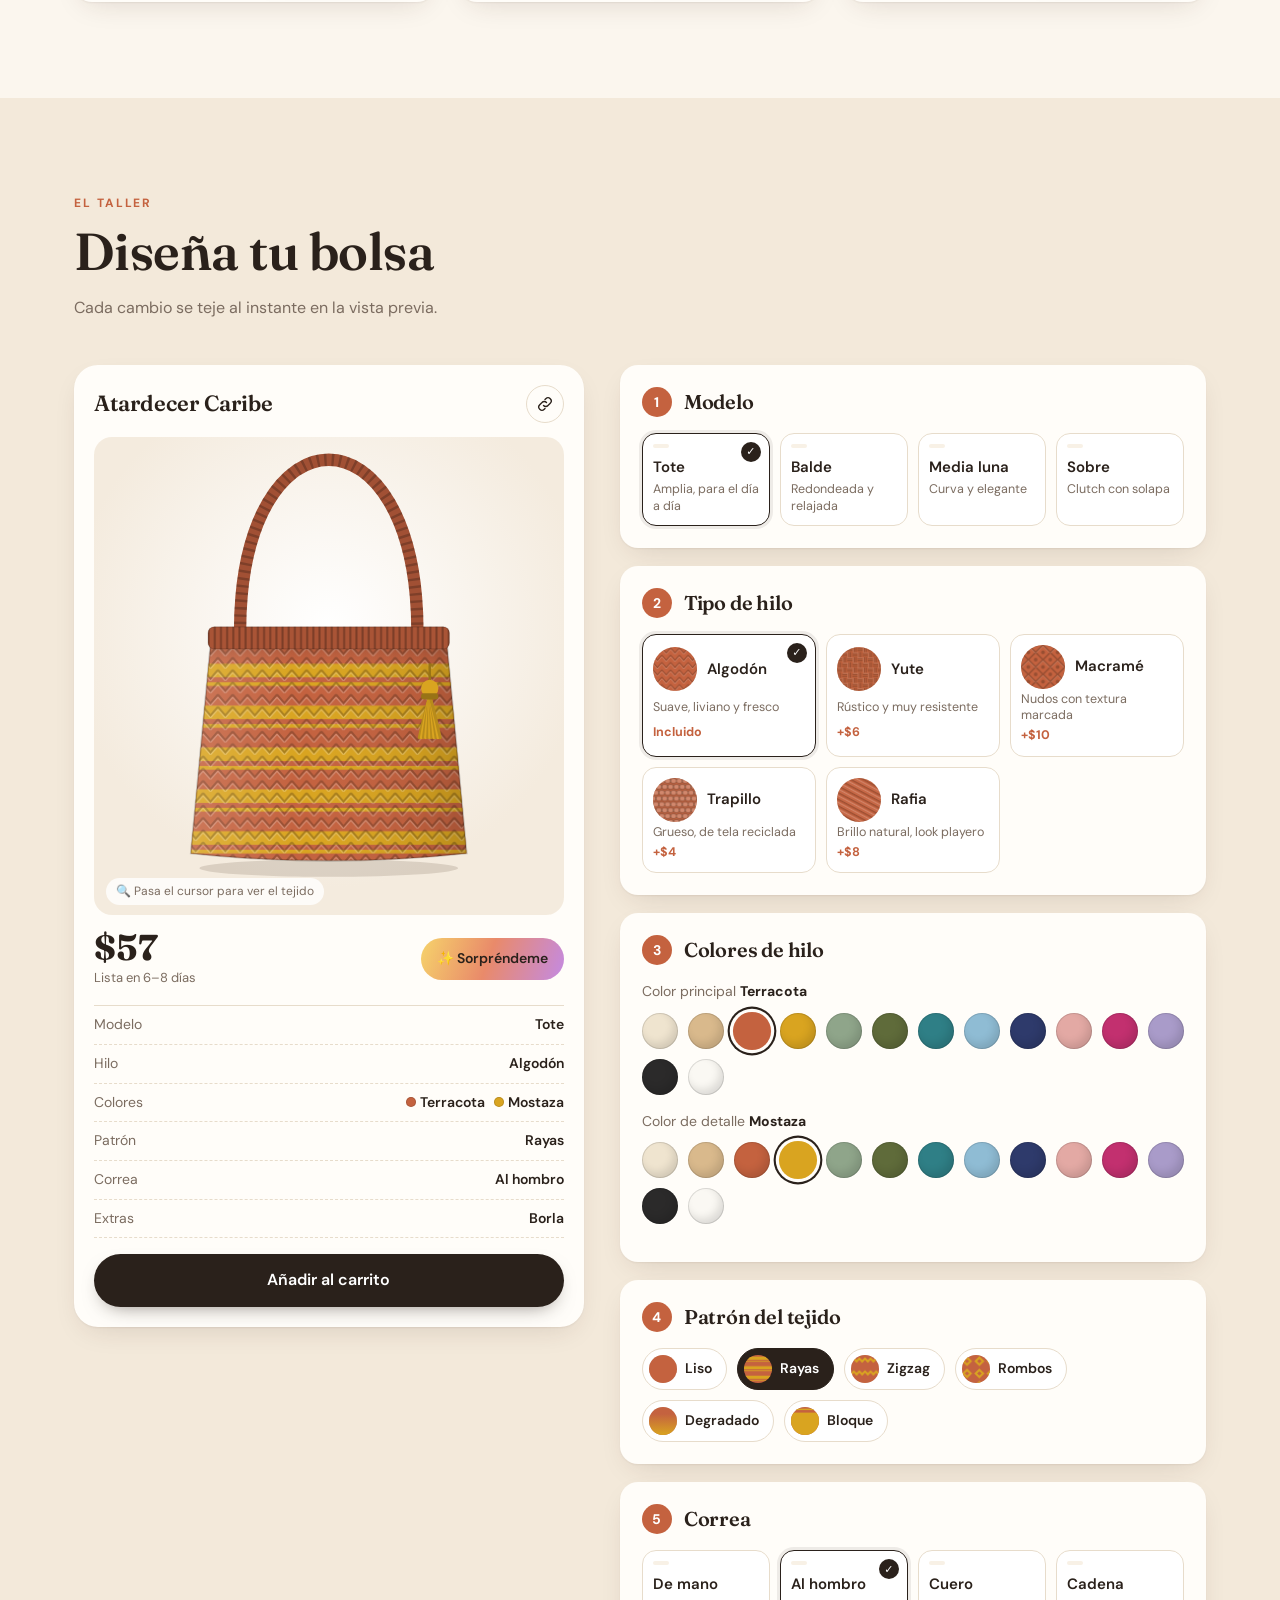
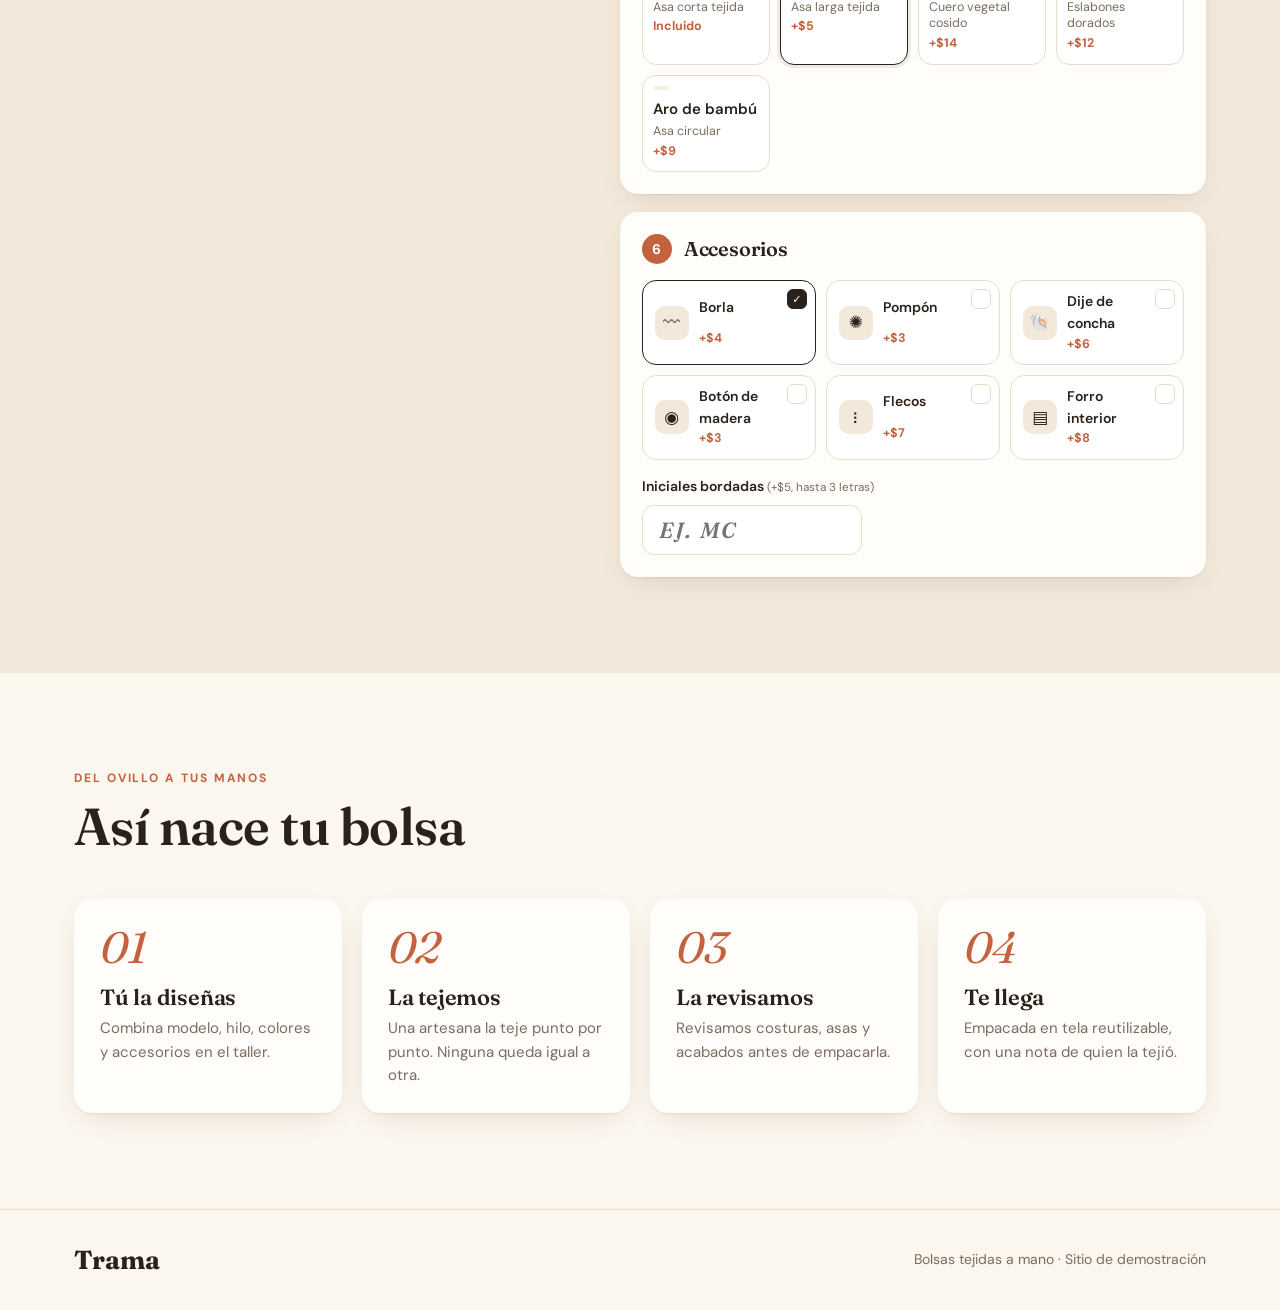
==== commit a96e79c4: "Real bag photos: hero, gallery with views and live recoloring on the real photos" ====
--- a/index.html
+++ b/index.html
@@ -9,6 +9,12 @@
   <link rel="preconnect" href="https://fonts.gstatic.com" crossorigin>
   <link href="https://fonts.googleapis.com/css2?family=Fraunces:ital,opsz,wght@0,9..144,400;0,9..144,600;0,9..144,700;1,9..144,400;1,9..144,600&family=DM+Sans:wght@400;500;600;700&display=swap" rel="stylesheet">
   <link rel="stylesheet" href="styles.css">
+  <link rel="manifest" href="manifest.webmanifest">
+  <meta name="theme-color" content="#fbf6ee">
+  <link rel="icon" href="icons/icon-192.png" type="image/png">
+  <link rel="apple-touch-icon" href="icons/apple-touch-icon.png">
+  <meta name="apple-mobile-web-app-capable" content="yes">
+  <meta name="apple-mobile-web-app-title" content="Trama">
 </head>
 <body>
   <header class="nav">
@@ -18,10 +24,12 @@
         <span>Trama</span>
       </a>
       <nav class="links">
+        <a href="#reales">Bolsas</a>
         <a href="#disenos">Diseños</a>
         <a href="#taller">Personaliza</a>
         <a href="#proceso">Proceso</a>
       </nav>
+      <button class="btn btn-ghost btn-sm install-btn" id="installBtn" hidden>📲 Instalar app</button>
       <button class="cart-btn" id="cartOpen" aria-label="Abrir carrito">
         <svg viewBox="0 0 24 24" aria-hidden="true"><path d="M6 8h12l-1 12H7L6 8Z" fill="none" stroke="currentColor" stroke-width="1.8" stroke-linejoin="round"/><path d="M9 8V6a3 3 0 0 1 6 0v2" fill="none" stroke="currentColor" stroke-width="1.8"/></svg>
         <span class="cart-count" id="cartCount">0</span>
@@ -39,7 +47,7 @@
           <p class="lead">Bolsas tejidas una a una por artesanas. Tú eliges el modelo, el hilo, los colores, la correa y cada detalle. Nosotras la tejemos.</p>
           <div class="hero-cta">
             <a href="#taller" class="btn btn-primary">Diseña la tuya</a>
-            <a href="#disenos" class="btn btn-ghost">Ver diseños</a>
+            <a href="#reales" class="btn btn-ghost">Ver bolsas reales</a>
           </div>
           <ul class="hero-facts">
             <li><strong>+20&nbsp;h</strong><span>de tejido por bolsa</span></li>
@@ -50,8 +58,12 @@
         <div class="hero-visual">
           <div class="hero-blob"></div>
           <span class="yarn y1"></span><span class="yarn y2"></span><span class="yarn y3"></span>
-          <div class="hero-bag" id="heroBag"></div>
-          <p class="hero-tag" id="heroTag"></p>
+          <div class="hero-photo" id="heroPhoto">
+            <img src="img/negra-1-sm.jpg" alt="Bolsa tejida negra con boquilla de madera" class="on" width="720" height="480">
+            <img src="img/rayas-1-sm.jpg" alt="Bolsa tejida de rayas con boquilla dorada" width="720" height="480" loading="lazy">
+            <img src="img/cordon-1-sm.jpg" alt="Bolsa tejida de cordón con boquilla de madera" width="720" height="480" loading="lazy">
+          </div>
+          <p class="hero-tag"><span style="--c:#c4623f"></span>Foto real · hecha a mano</p>
         </div>
       </div>
       <div class="marquee" aria-hidden="true">
@@ -62,13 +74,48 @@
       </div>
     </section>
 
+    <!-- BOLSAS REALES -->
+    <section class="section real" id="reales">
+      <div class="wrap">
+        <div class="section-head">
+          <p class="eyebrow">Fotos reales</p>
+          <h2>Hechas a mano, de verdad</h2>
+          <p class="muted">Bolsas terminadas, fotografiadas tal cual. Elige una, mírala de cerca y pruébala en otros colores.</p>
+        </div>
+        <div class="real-tabs" id="realTabs" role="tablist" aria-label="Bolsas"></div>
+        <div class="real-grid">
+          <div class="real-view">
+            <div class="real-frame" id="realFrame">
+              <div class="real-zoom" id="realZoom">
+                <img id="realImg" alt="" width="1500" height="1000">
+                <canvas id="realCanvas" width="1500" height="1000" hidden></canvas>
+              </div>
+              <span class="real-badge" id="realBadge">Foto real</span>
+              <span class="real-hint">Toca para acercar</span>
+            </div>
+            <div class="real-thumbs" id="realThumbs"></div>
+          </div>
+          <div class="real-info">
+            <h3 id="realTitle"></h3>
+            <p class="muted" id="realDesc"></p>
+            <div class="real-colors" id="realColorBox">
+              <p class="label">Pruébala en otro color: <b id="realColorName">Original</b></p>
+              <div class="swatches" id="realColors"></div>
+              <p class="real-note">Simulación sobre la foto real: se conserva cada puntada y solo cambia el color del tejido. El tono final depende del hilo disponible.</p>
+            </div>
+            <a href="#taller" class="btn btn-primary">Diseña la tuya</a>
+          </div>
+        </div>
+      </div>
+    </section>
+
     <!-- PRESETS -->
     <section class="section" id="disenos">
       <div class="wrap">
         <div class="section-head">
-          <p class="eyebrow">Colección</p>
+          <p class="eyebrow">Ideas</p>
           <h2>Diseños para empezar</h2>
-          <p class="muted">Elige uno tal cual o úsalo como punto de partida y cámbiale lo que quieras.</p>
+          <p class="muted">Ilustraciones de ejemplo: elige una como punto de partida y cámbiale lo que quieras.</p>
         </div>
         <div class="presets" id="presets"></div>
       </div>
@@ -190,5 +237,7 @@
 
   <script src="bag.js"></script>
   <script src="app.js"></script>
+  <script src="prototipo/recolor.js"></script>
+  <script src="real.js"></script>
 </body>
 </html>
--- a/styles.css
+++ b/styles.css
@@ -259,3 +259,61 @@
   .opts-thumbs { grid-template-columns: repeat(2, 1fr); }
   .opts-yarn, .opts-acc { grid-template-columns: 1fr 1fr; }
 }
+
+/* Botón de instalar la app (solo aparece si el navegador lo permite) */
+.install-btn { white-space: nowrap; }
+.install-btn[hidden] { display: none; }
+@media (max-width: 640px) {
+  .install-btn { margin-left: auto; padding: 8px 12px; font-size: 13px; }
+  .install-btn:not([hidden]) + .cart-btn { margin-left: 0; }
+}
+
+[hidden] { display: none !important; }
+
+/* Portada con fotos reales */
+.hero-photo { position: relative; width: 82%; aspect-ratio: 1 / 1; border-radius: 46% 54% 52% 48% / 50% 46% 54% 50%; overflow: hidden; box-shadow: 0 30px 60px -28px rgba(60, 35, 20, .55); }
+.hero-photo img { position: absolute; inset: 0; width: 100%; height: 100%; object-fit: cover; opacity: 0; transform: scale(1.1); transition: opacity 1.1s, transform 7s linear; }
+.hero-photo img.on { opacity: 1; transform: scale(1); }
+
+/* Bolsas reales */
+.real { background: var(--bg-2); }
+.real-tabs { display: flex; gap: 12px; margin-bottom: 22px; overflow-x: auto; padding: 2px 2px 6px; scrollbar-width: none; }
+.real-tabs::-webkit-scrollbar { display: none; }
+.real-tab { flex: none; display: flex; align-items: center; gap: 12px; padding: 7px 20px 7px 7px; border-radius: 999px; border: 1.5px solid var(--line); background: var(--card); font-weight: 600; font-size: 15px; white-space: nowrap; transition: border-color .2s, background .2s, color .2s; }
+.real-tab img { width: 46px; height: 46px; border-radius: 50%; object-fit: cover; }
+.real-tab:hover { border-color: #cdb79c; }
+.real-tab.on { border-color: var(--ink); background: var(--ink); color: #fff; }
+.real-grid { display: grid; grid-template-columns: minmax(0, 1.55fr) minmax(0, 1fr); gap: 32px; align-items: start; }
+.real-frame { position: relative; aspect-ratio: 3 / 2; border-radius: 24px; overflow: hidden; background: #1c1b21; box-shadow: var(--shadow); cursor: zoom-in; touch-action: manipulation; }
+.real-zoom { position: absolute; inset: 0; transform-origin: var(--zx, 50%) var(--zy, 50%); transition: transform .35s cubic-bezier(.2, .8, .2, 1); }
+.real-zoom img, .real-zoom canvas { position: absolute; inset: 0; width: 100%; height: 100%; object-fit: cover; }
+.real-frame.zoomed { cursor: zoom-out; touch-action: none; }
+.real-frame.zoomed .real-zoom { transform: scale(2.6); }
+.real-badge, .real-hint { position: absolute; font-size: 12.5px; font-weight: 600; padding: 5px 12px; border-radius: 999px; pointer-events: none; transition: opacity .2s; }
+.real-badge { left: 14px; top: 14px; background: rgba(255, 253, 249, .92); color: var(--ink); }
+.real-hint { right: 14px; bottom: 14px; background: rgba(28, 27, 33, .7); color: #fff; }
+.real-frame.zoomed .real-hint { opacity: 0; }
+.real-frame.busy::after { content: 'Tiñendo…'; position: absolute; inset: 0; display: grid; place-items: center; background: rgba(28, 27, 33, .35); color: #fff; font-family: var(--serif); font-size: 24px; }
+.real-thumbs { display: flex; gap: 10px; margin-top: 12px; }
+.real-thumb { position: relative; flex: 0 0 108px; padding: 0; border: 2.5px solid transparent; border-radius: 14px; overflow: hidden; background: none; transition: border-color .2s, transform .15s; }
+.real-thumb img { width: 100%; aspect-ratio: 3 / 2; object-fit: cover; }
+.real-thumb span { position: absolute; left: 0; right: 0; bottom: 0; padding: 14px 8px 5px; font-size: 11.5px; font-weight: 600; color: #fff; text-align: left; background: linear-gradient(transparent, rgba(0, 0, 0, .72)); }
+.real-thumb:hover { transform: translateY(-2px); }
+.real-thumb.on { border-color: var(--ink); }
+.real-info { background: var(--card); border-radius: var(--radius); padding: 28px; box-shadow: var(--shadow); }
+.real-info h3 { font-size: 30px; margin-bottom: 12px; }
+.real-info > .muted { margin: 0 0 22px; }
+.real-colors { margin-bottom: 22px; padding-top: 20px; border-top: 1px solid var(--line); }
+.real-colors .swatches { margin-bottom: 14px; }
+.real-note { margin: 0; font-size: 12.5px; color: var(--muted); line-height: 1.45; }
+.sw.orig { background-size: cover; background-position: center; }
+@media (max-width: 960px) {
+  .real-grid { grid-template-columns: 1fr; gap: 20px; }
+  .hero-photo { width: 78%; }
+}
+@media (max-width: 640px) {
+  .real-frame { border-radius: 18px; margin: 0 -4px; }
+  .real-thumb { flex-basis: 30%; }
+  .real-info { padding: 22px; }
+  .real-info h3 { font-size: 26px; }
+}
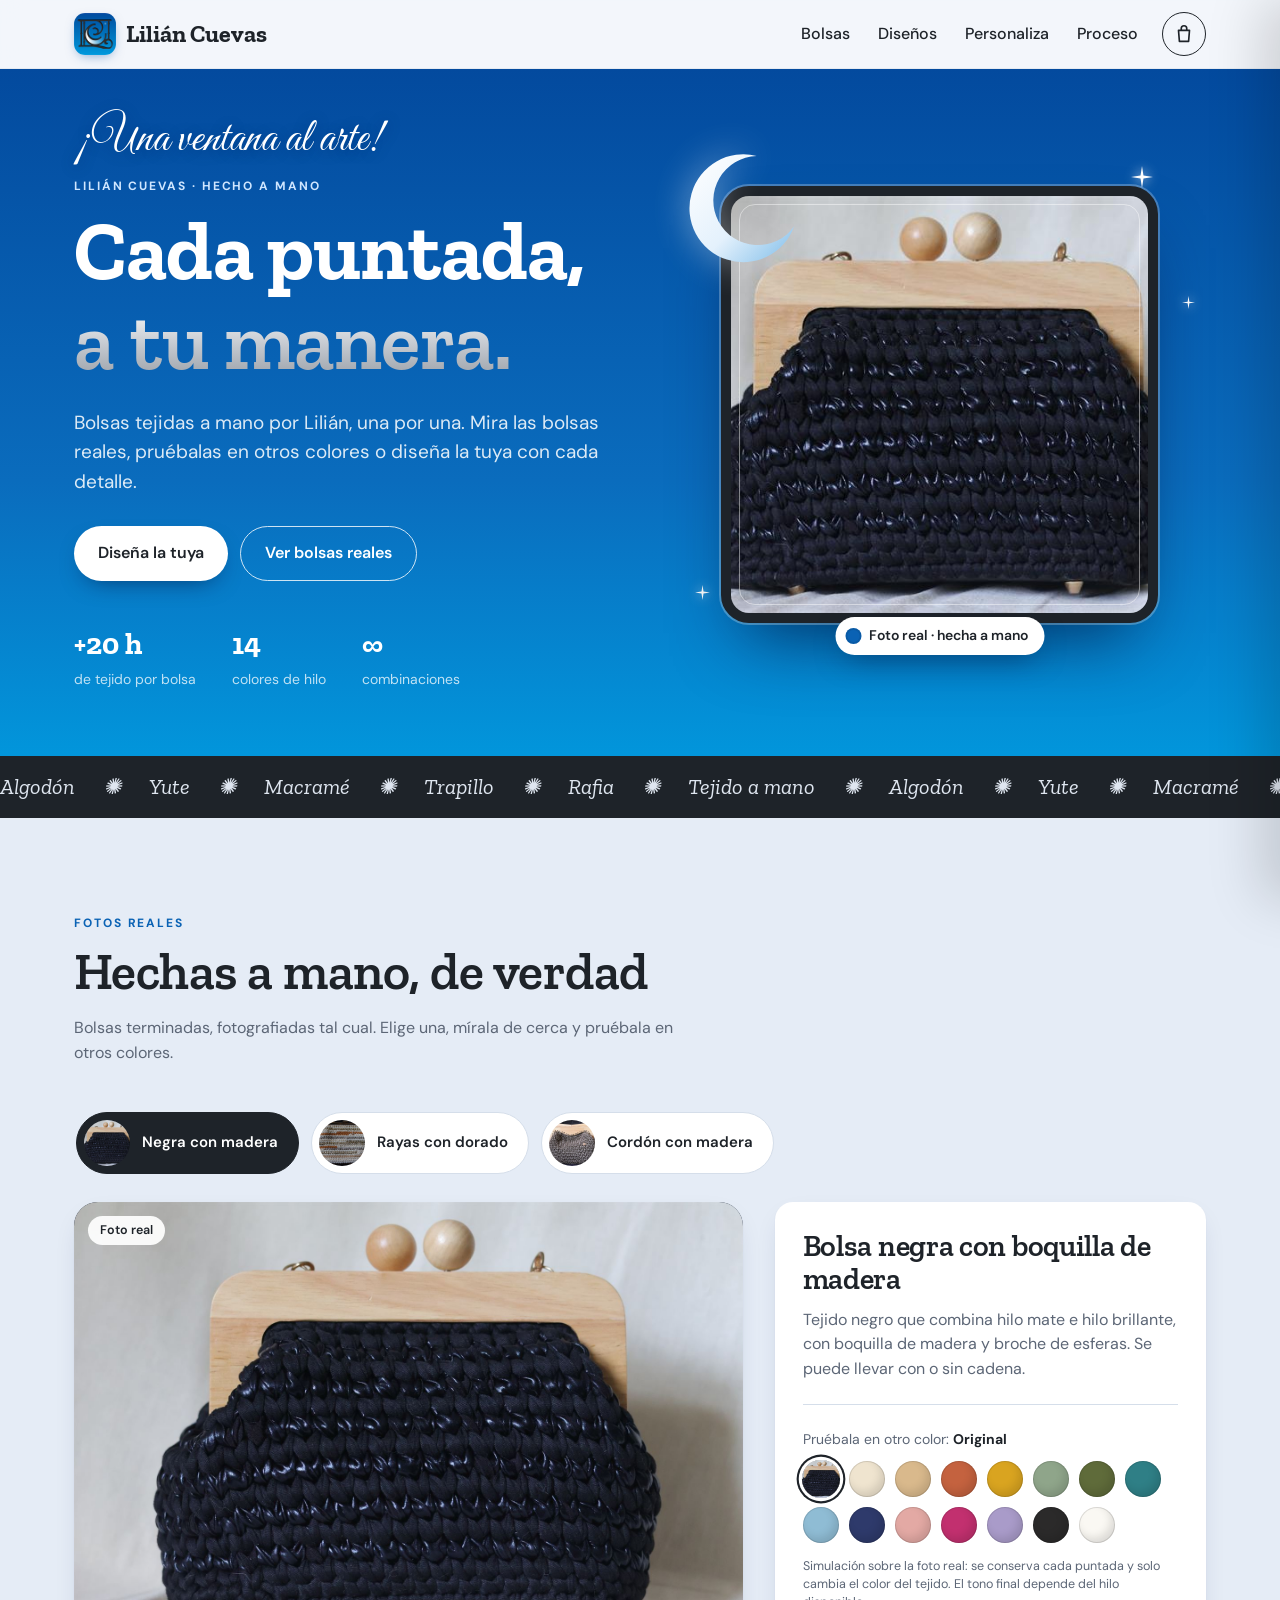
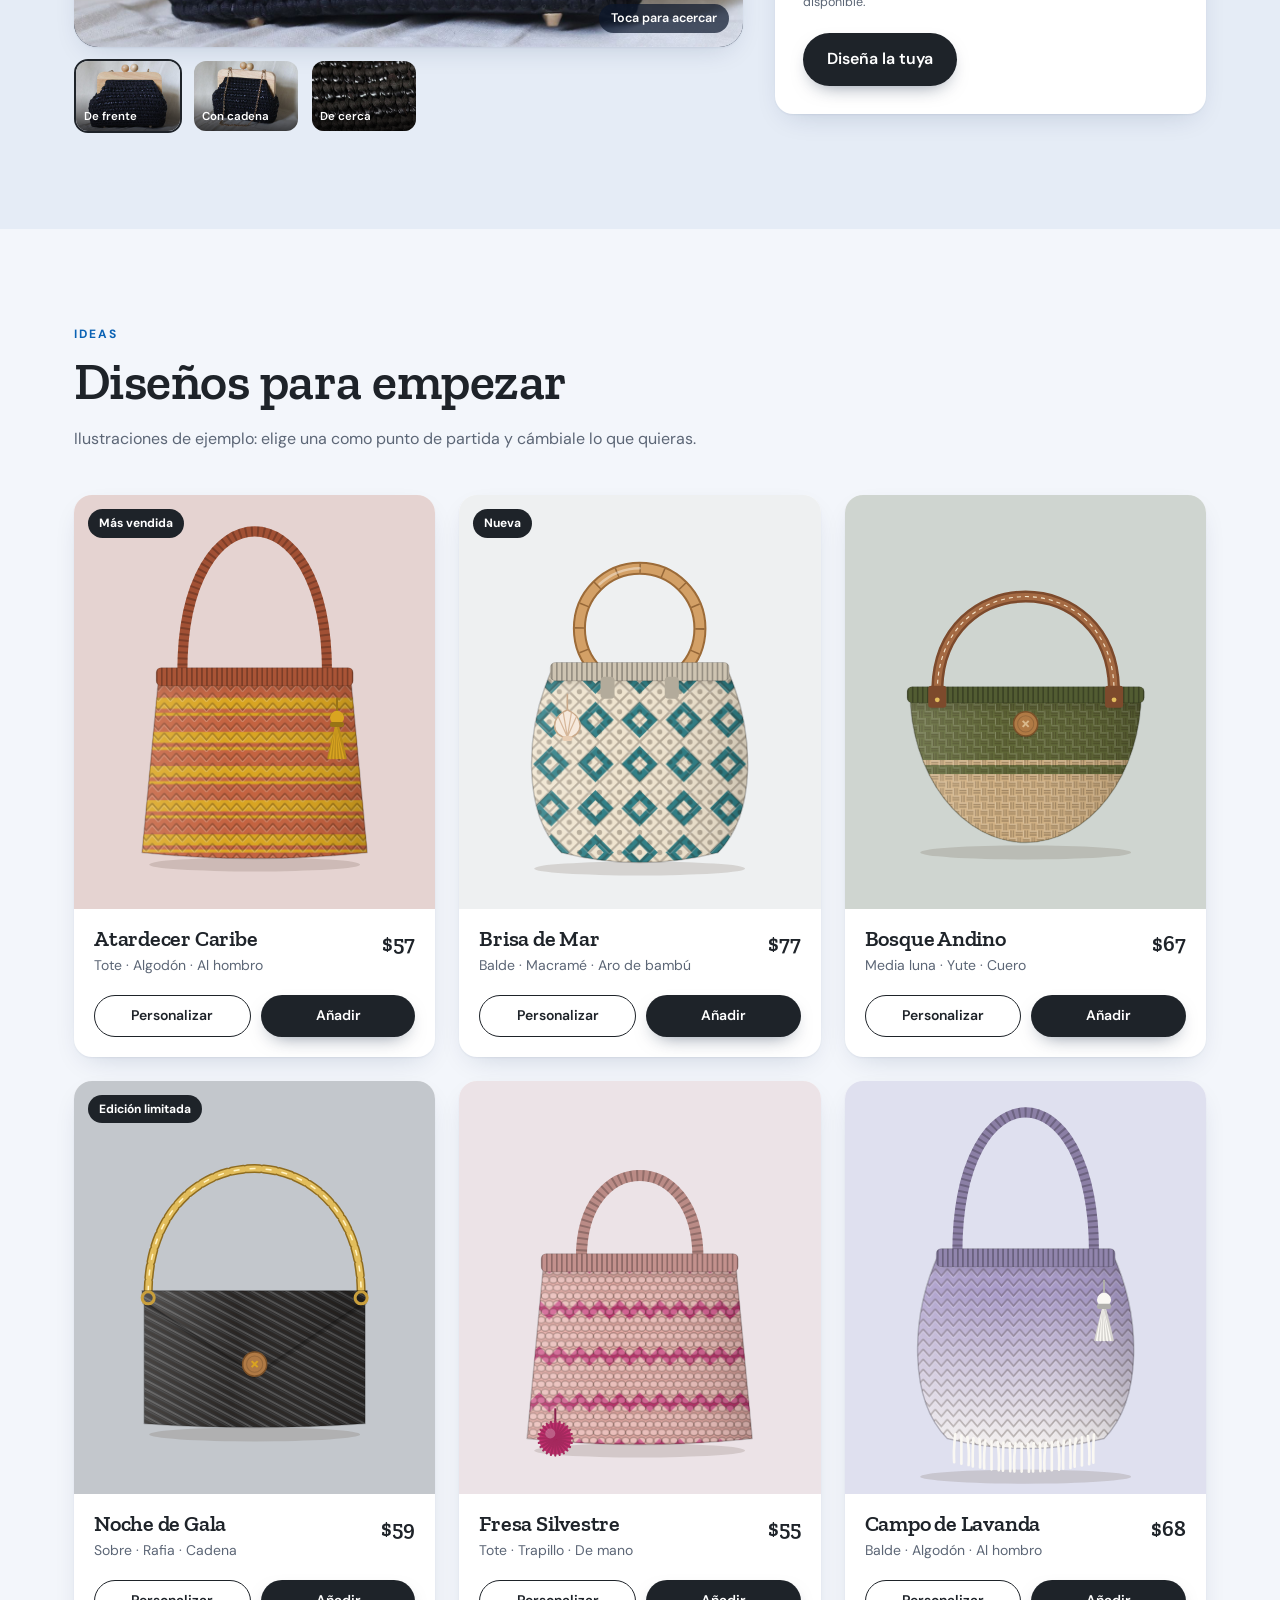
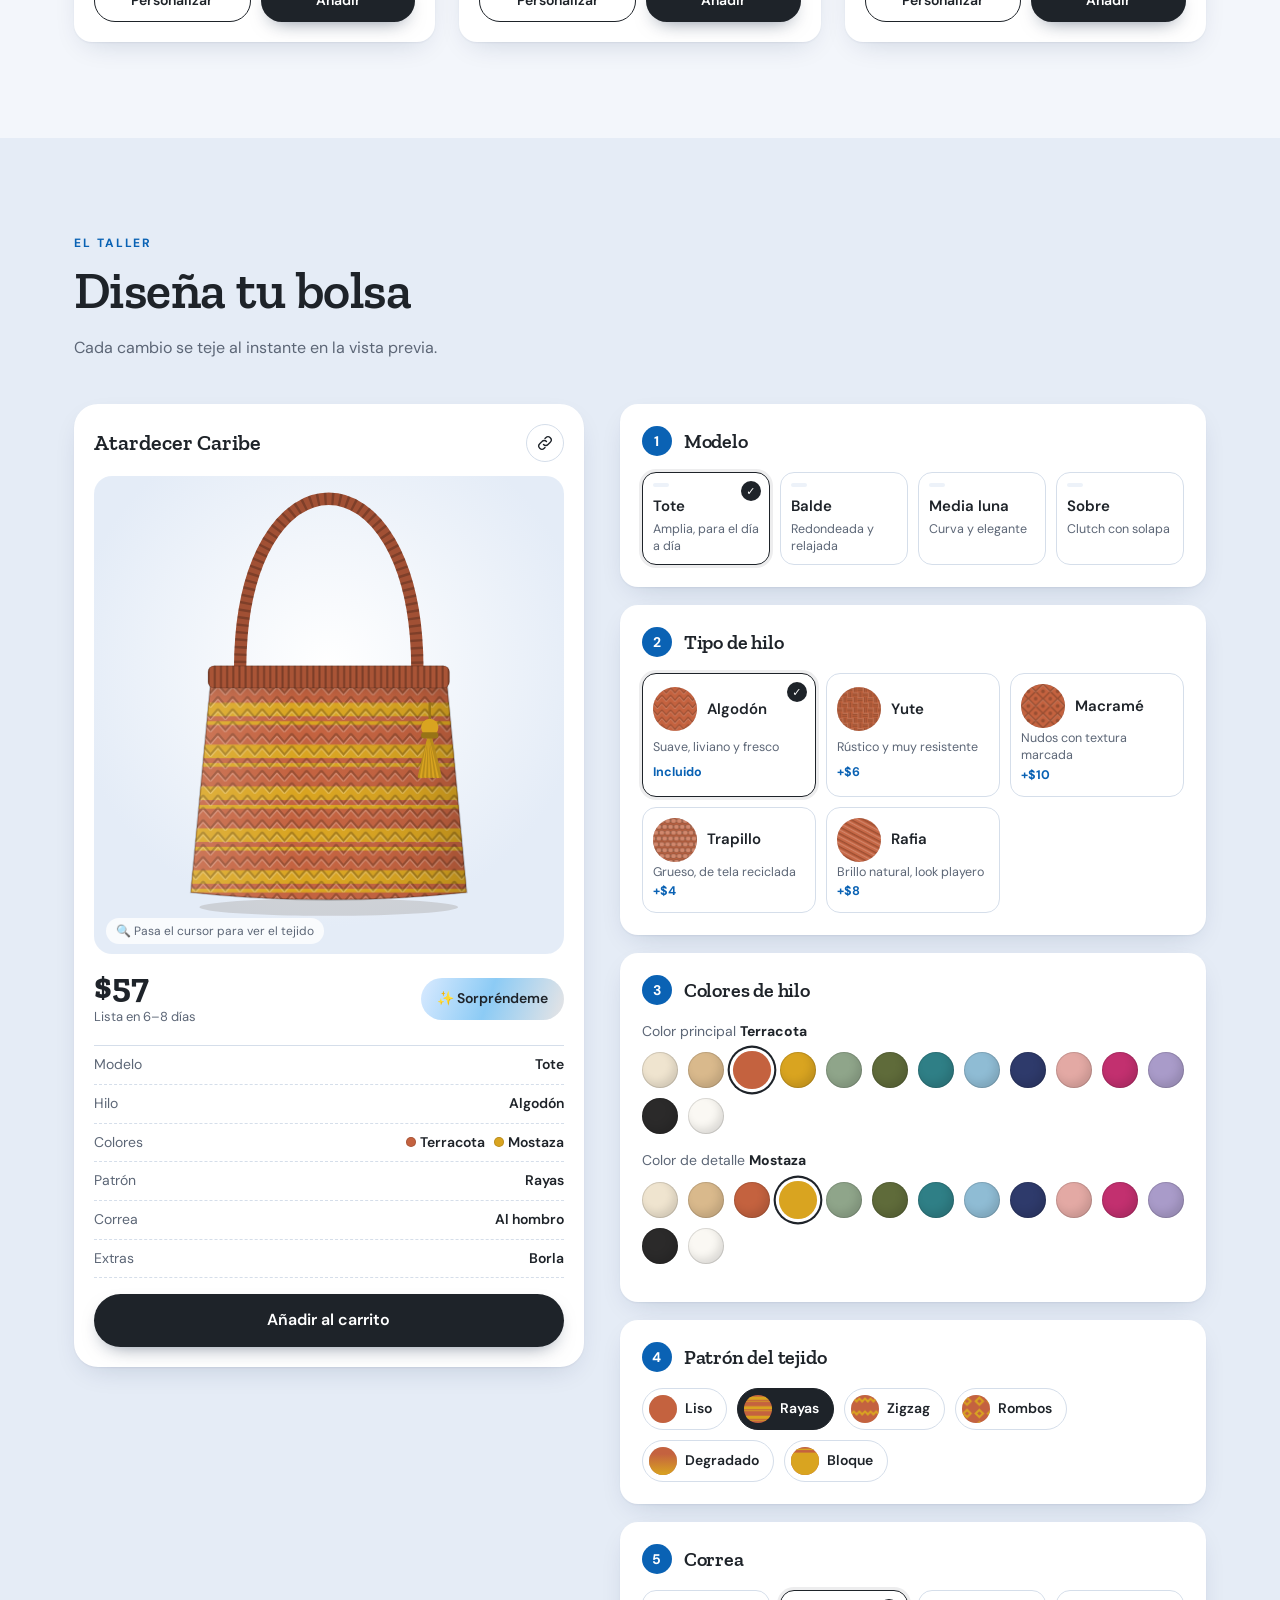
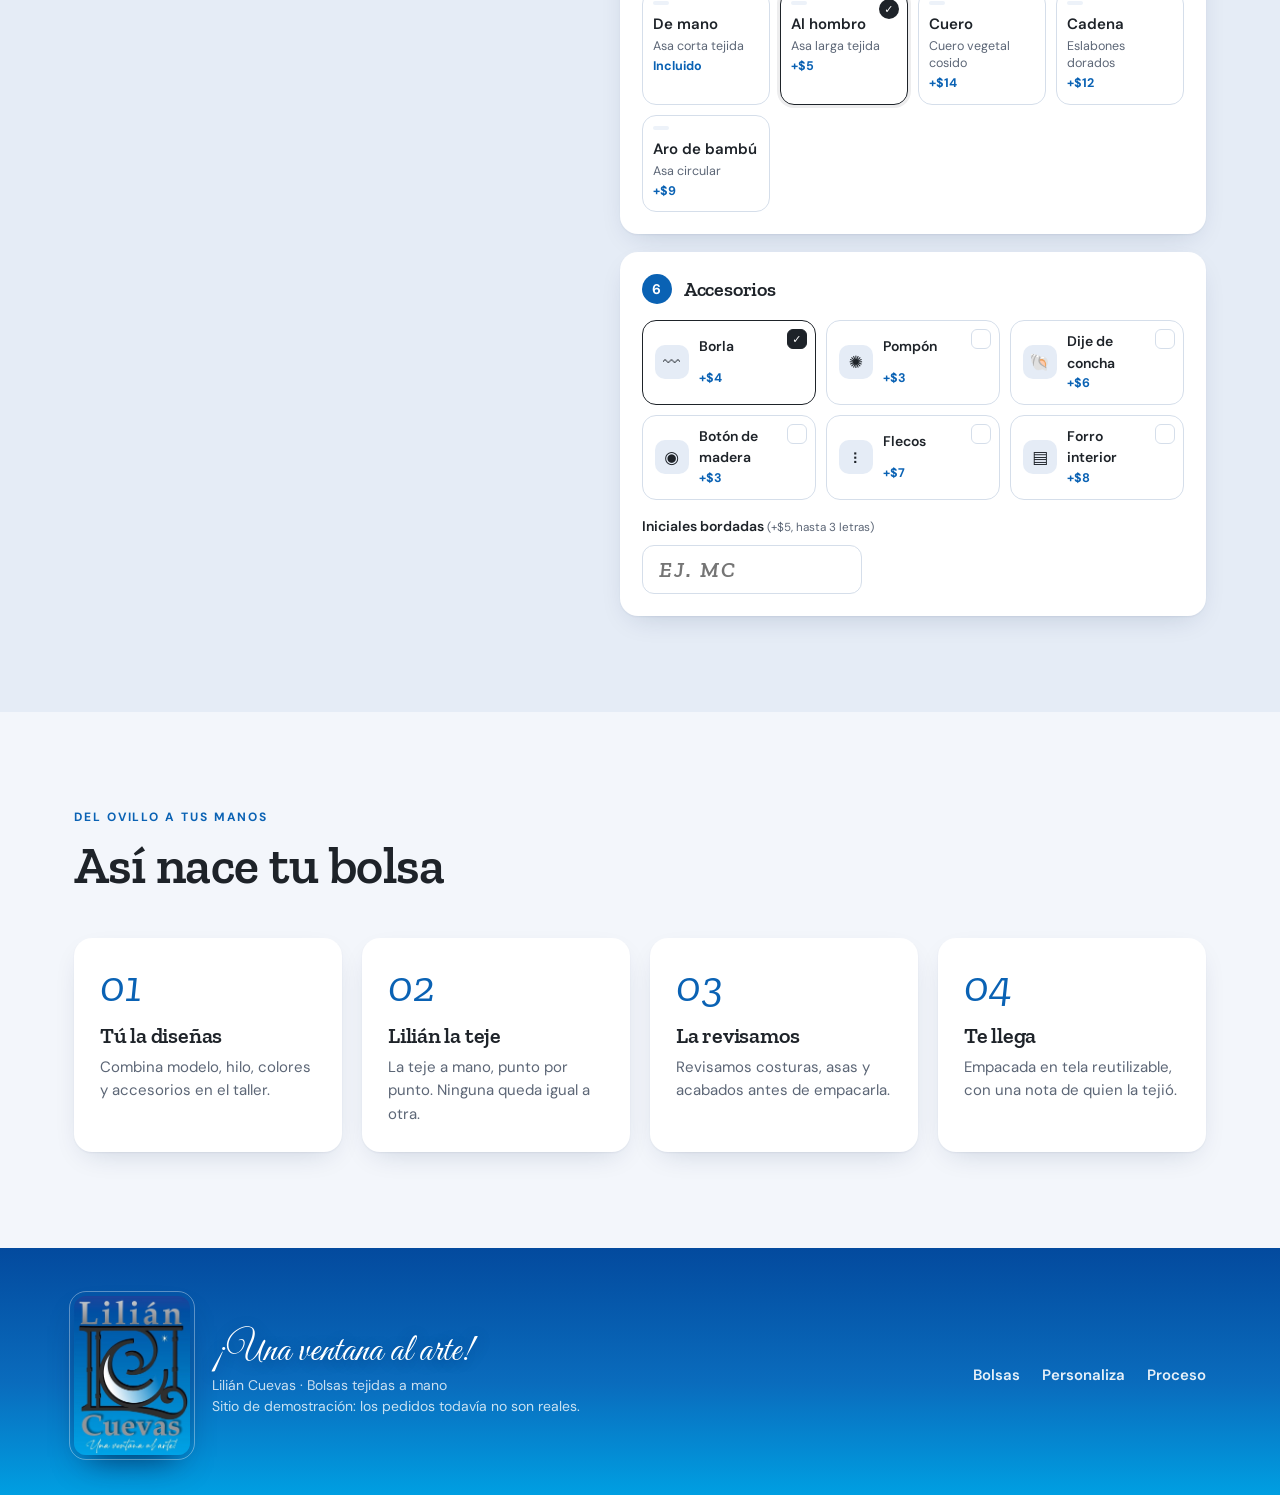
==== commit 6ffa9a90: "Rebrand to Lilián Cuevas: logo, app icons, blue night palette and new hero/footer" ====
--- a/index.html
+++ b/index.html
@@ -3,25 +3,25 @@
 <head>
   <meta charset="utf-8">
   <meta name="viewport" content="width=device-width, initial-scale=1">
-  <title>Trama · Bolsas tejidas a mano</title>
-  <meta name="description" content="Bolsas tejidas a mano, diseñadas por ti: elige modelo, hilo, colores, correa y accesorios.">
+  <title>Lilián Cuevas · Bolsas tejidas a mano</title>
+  <meta name="description" content="Lilián Cuevas · ¡Una ventana al arte! Bolsas tejidas a mano: mira las bolsas reales, pruébalas en otros colores y diseña la tuya.">
   <link rel="preconnect" href="https://fonts.googleapis.com">
   <link rel="preconnect" href="https://fonts.gstatic.com" crossorigin>
-  <link href="https://fonts.googleapis.com/css2?family=Fraunces:ital,opsz,wght@0,9..144,400;0,9..144,600;0,9..144,700;1,9..144,400;1,9..144,600&family=DM+Sans:wght@400;500;600;700&display=swap" rel="stylesheet">
+  <link href="https://fonts.googleapis.com/css2?family=Zilla+Slab:ital,wght@0,500;0,600;0,700;1,500&family=Great+Vibes&family=DM+Sans:wght@400;500;600;700&display=swap" rel="stylesheet">
   <link rel="stylesheet" href="styles.css">
   <link rel="manifest" href="manifest.webmanifest">
-  <meta name="theme-color" content="#fbf6ee">
+  <meta name="theme-color" content="#f3f6fb">
   <link rel="icon" href="icons/icon-192.png" type="image/png">
   <link rel="apple-touch-icon" href="icons/apple-touch-icon.png">
   <meta name="apple-mobile-web-app-capable" content="yes">
-  <meta name="apple-mobile-web-app-title" content="Trama">
+  <meta name="apple-mobile-web-app-title" content="Lilián Cuevas">
 </head>
 <body>
   <header class="nav">
     <div class="wrap nav-in">
-      <a href="#" class="logo" aria-label="Trama, inicio">
-        <svg viewBox="0 0 32 32" aria-hidden="true"><circle cx="16" cy="16" r="13" fill="none" stroke="currentColor" stroke-width="2.2"/><path d="M5 12c7 3 15 3 22 0M4 18c8 3 16 3 24 0M10 5c-3 7-3 15 0 22M16 3v26M22 5c3 7 3 15 0 22" fill="none" stroke="currentColor" stroke-width="1.6"/></svg>
-        <span>Trama</span>
+      <a href="#" class="logo" aria-label="Lilián Cuevas, inicio">
+        <img src="icons/mark-96.png" alt="" width="42" height="42">
+        <span>Lilián Cuevas</span>
       </a>
       <nav class="links">
         <a href="#reales">Bolsas</a>
@@ -29,7 +29,7 @@
         <a href="#taller">Personaliza</a>
         <a href="#proceso">Proceso</a>
       </nav>
-      <button class="btn btn-ghost btn-sm install-btn" id="installBtn" hidden>📲 Instalar app</button>
+      <button class="btn btn-ghost btn-sm install-btn" id="installBtn" hidden>📲 Instalar<span class="long">&nbsp;app</span></button>
       <button class="cart-btn" id="cartOpen" aria-label="Abrir carrito">
         <svg viewBox="0 0 24 24" aria-hidden="true"><path d="M6 8h12l-1 12H7L6 8Z" fill="none" stroke="currentColor" stroke-width="1.8" stroke-linejoin="round"/><path d="M9 8V6a3 3 0 0 1 6 0v2" fill="none" stroke="currentColor" stroke-width="1.8"/></svg>
         <span class="cart-count" id="cartCount">0</span>
@@ -42,9 +42,10 @@
     <section class="hero">
       <div class="wrap hero-in">
         <div class="hero-copy">
-          <p class="eyebrow">Hecho a mano · Pieza única</p>
+          <p class="tagline">¡Una ventana al arte!</p>
+          <p class="eyebrow">Lilián Cuevas · Hecho a mano</p>
           <h1>Cada puntada,<br><em>a tu manera.</em></h1>
-          <p class="lead">Bolsas tejidas una a una por artesanas. Tú eliges el modelo, el hilo, los colores, la correa y cada detalle. Nosotras la tejemos.</p>
+          <p class="lead">Bolsas tejidas a mano por Lilián, una por una. Mira las bolsas reales, pruébalas en otros colores o diseña la tuya con cada detalle.</p>
           <div class="hero-cta">
             <a href="#taller" class="btn btn-primary">Diseña la tuya</a>
             <a href="#reales" class="btn btn-ghost">Ver bolsas reales</a>
@@ -56,14 +57,16 @@
           </ul>
         </div>
         <div class="hero-visual">
-          <div class="hero-blob"></div>
-          <span class="yarn y1"></span><span class="yarn y2"></span><span class="yarn y3"></span>
+          <svg class="moon" viewBox="0 0 100 100" aria-hidden="true"><defs><linearGradient id="moonG" x1="0" y1="0" x2="1" y2="1"><stop offset="0" stop-color="#fff"/><stop offset=".55" stop-color="#e4f1fc"/><stop offset="1" stop-color="#7fbde9"/></linearGradient></defs><path d="M62 6A46 46 0 1 0 94 66 38 38 0 1 1 62 6Z" fill="url(#moonG)"/></svg>
+          <span class="star" style="--s:22px;top:6%;right:10%"><svg viewBox="0 0 24 24" aria-hidden="true"><path d="M12 0l1.6 10.4L24 12l-10.4 1.6L12 24l-1.6-10.4L0 12l10.4-1.6z" fill="currentColor"/></svg></span>
+          <span class="star" style="--s:13px;top:30%;right:2%;--d:-1.1s"><svg viewBox="0 0 24 24" aria-hidden="true"><path d="M12 0l1.6 10.4L24 12l-10.4 1.6L12 24l-1.6-10.4L0 12l10.4-1.6z" fill="currentColor"/></svg></span>
+          <span class="star" style="--s:15px;bottom:14%;left:4%;--d:-2.2s"><svg viewBox="0 0 24 24" aria-hidden="true"><path d="M12 0l1.6 10.4L24 12l-10.4 1.6L12 24l-1.6-10.4L0 12l10.4-1.6z" fill="currentColor"/></svg></span>
           <div class="hero-photo" id="heroPhoto">
             <img src="img/negra-1-sm.jpg" alt="Bolsa tejida negra con boquilla de madera" class="on" width="720" height="480">
             <img src="img/rayas-1-sm.jpg" alt="Bolsa tejida de rayas con boquilla dorada" width="720" height="480" loading="lazy">
             <img src="img/cordon-1-sm.jpg" alt="Bolsa tejida de cordón con boquilla de madera" width="720" height="480" loading="lazy">
           </div>
-          <p class="hero-tag"><span style="--c:#c4623f"></span>Foto real · hecha a mano</p>
+          <p class="hero-tag"><span style="--c:#0a62b4"></span>Foto real · hecha a mano</p>
         </div>
       </div>
       <div class="marquee" aria-hidden="true">
@@ -197,7 +200,7 @@
         </div>
         <ol class="process">
           <li><span class="pn">01</span><h4>Tú la diseñas</h4><p>Combina modelo, hilo, colores y accesorios en el taller.</p></li>
-          <li><span class="pn">02</span><h4>La tejemos</h4><p>Una artesana la teje punto por punto. Ninguna queda igual a otra.</p></li>
+          <li><span class="pn">02</span><h4>Lilián la teje</h4><p>La teje a mano, punto por punto. Ninguna queda igual a otra.</p></li>
           <li><span class="pn">03</span><h4>La revisamos</h4><p>Revisamos costuras, asas y acabados antes de empacarla.</p></li>
           <li><span class="pn">04</span><h4>Te llega</h4><p>Empacada en tela reutilizable, con una nota de quien la tejió.</p></li>
         </ol>
@@ -207,8 +210,17 @@
 
   <footer class="footer">
     <div class="wrap footer-in">
-      <div class="logo"><span>Trama</span></div>
-      <p class="muted">Bolsas tejidas a mano · Sitio de demostración</p>
+      <div class="footer-brand">
+        <img class="footer-logo" src="img/logo.jpg" alt="Logotipo de Lilián Cuevas: una ventana de fierro forjado con luna y estrella" width="480" height="658" loading="lazy">
+        <div>
+          <p class="tagline">¡Una ventana al arte!</p>
+          <p class="muted">Lilián Cuevas · Bolsas tejidas a mano</p>
+          <p class="muted">Sitio de demostración: los pedidos todavía no son reales.</p>
+        </div>
+      </div>
+      <nav class="footer-nav" aria-label="Secciones">
+        <a href="#reales">Bolsas</a><a href="#taller">Personaliza</a><a href="#proceso">Proceso</a>
+      </nav>
     </div>
   </footer>
 
--- a/styles.css
+++ b/styles.css
@@ -1,17 +1,22 @@
+/* Colores tomados del logo de Lilián Cuevas: cielo azul de noche, fierro forjado, plata y luna. */
 :root {
-  --bg: #fbf6ee;
-  --bg-2: #f3e9da;
-  --card: #fffdf9;
-  --ink: #2a211b;
-  --muted: #7b6c60;
-  --line: #e7dccb;
-  --accent: #c4623f;
+  --bg: #f3f6fb;
+  --bg-2: #e5ecf6;
+  --card: #ffffff;
+  --ink: #1e2329;          /* fierro forjado */
+  --muted: #5c6676;
+  --line: #d5deea;
+  --accent: #0a62b4;       /* azul del logo */
+  --accent-2: #00a3e6;     /* cielo claro del logo */
   --accent-ink: #fff;
-  --gold: #d9a420;
+  --silver: #9ca1a8;       /* letras plateadas */
+  --night: linear-gradient(180deg, #034a9e 0%, #0a6cbd 55%, #009fe2 100%);
+  --hover-line: #a6b7cf;
   --radius: 18px;
-  --shadow: 0 1px 2px rgba(60, 35, 20, .06), 0 10px 30px -12px rgba(60, 35, 20, .18);
-  --serif: 'Fraunces', Georgia, serif;
+  --shadow: 0 1px 2px rgba(12, 35, 80, .06), 0 10px 30px -12px rgba(12, 35, 80, .2);
+  --serif: 'Zilla Slab', Georgia, serif;
   --sans: 'DM Sans', system-ui, sans-serif;
+  --script: 'Great Vibes', 'Brush Script MT', cursive;
 }
 
 * { box-sizing: border-box; }
@@ -28,24 +33,24 @@
 /* Botones */
 .btn { display: inline-flex; align-items: center; justify-content: center; gap: 8px; border: 0; border-radius: 999px; padding: 14px 24px; font-weight: 600; text-decoration: none; transition: transform .15s, box-shadow .2s, background .2s; }
 .btn:active { transform: scale(.97); }
-.btn-primary { background: var(--ink); color: #fff; box-shadow: 0 8px 20px -10px rgba(42, 33, 27, .6); }
+.btn-primary { background: var(--ink); color: #fff; box-shadow: 0 8px 20px -10px rgba(12, 30, 60, .6); }
 .btn-primary:hover { background: var(--accent); }
 .btn-primary:disabled { opacity: .4; cursor: not-allowed; background: var(--ink); }
 .btn-ghost { background: transparent; border: 1.5px solid var(--ink); }
 .btn-ghost:hover { background: var(--ink); color: #fff; }
 .btn-sm { padding: 9px 16px; font-size: 14px; }
 .btn-block { width: 100%; }
-.btn-surprise { background: linear-gradient(110deg, #f6d36b, #e98a6a, #c78ad8, #e98a6a, #f6d36b); color: #2a211b; padding: 10px 16px; font-size: 14px; background-size: 200% 100%; white-space: nowrap; animation: shimmer 4s linear infinite; }
+.btn-surprise { background: linear-gradient(110deg, #d9eaff, #8ccbf5, #dfe2e6, #8ccbf5, #d9eaff); color: var(--ink); padding: 10px 16px; font-size: 14px; background-size: 200% 100%; white-space: nowrap; animation: shimmer 4s linear infinite; }
 @keyframes shimmer { to { background-position: 200% 0; } }
 .icon-btn { width: 38px; height: 38px; border-radius: 50%; border: 1px solid var(--line); background: var(--card); display: grid; place-items: center; }
 .icon-btn svg { width: 18px; }
 .icon-btn:hover { border-color: var(--ink); }
 
 /* Nav */
-.nav { position: sticky; top: 0; z-index: 40; background: rgba(251, 246, 238, .82); backdrop-filter: blur(12px); border-bottom: 1px solid transparent; }
+.nav { position: sticky; top: 0; z-index: 40; background: rgba(243, 246, 251, .86); backdrop-filter: blur(12px); border-bottom: 1px solid rgba(12, 35, 80, .06); }
 .nav-in { display: flex; align-items: center; gap: 24px; height: 68px; }
-.logo { display: flex; align-items: center; gap: 10px; text-decoration: none; font-family: var(--serif); font-size: 26px; font-weight: 700; color: var(--ink); }
-.logo svg { width: 30px; color: var(--accent); }
+.logo { display: flex; align-items: center; gap: 10px; text-decoration: none; font-family: var(--serif); font-size: 24px; font-weight: 700; color: var(--ink); white-space: nowrap; }
+.logo img { width: 42px; height: 42px; border-radius: 11px; box-shadow: 0 4px 12px -4px rgba(3, 74, 158, .5); }
 .links { margin-left: auto; display: flex; gap: 28px; }
 .links a { text-decoration: none; font-weight: 500; position: relative; }
 .links a::after { content: ''; position: absolute; left: 0; right: 100%; bottom: -4px; height: 2px; background: var(--accent); transition: right .25s; }
@@ -57,30 +62,32 @@
 .cart-count { position: absolute; top: -6px; right: -6px; min-width: 20px; height: 20px; border-radius: 10px; background: var(--accent); color: #fff; font-size: 12px; font-weight: 700; display: grid; place-items: center; padding: 0 5px; transform: scale(0); transition: transform .25s; }
 .cart-count.show { transform: scale(1); }
 
-/* Hero */
-.hero { position: relative; overflow: hidden; }
-.hero-in { display: grid; grid-template-columns: 1.05fr 1fr; gap: 40px; align-items: center; padding-top: 48px; padding-bottom: 56px; }
-.hero h1 { font-size: clamp(44px, 6.4vw, 84px); font-weight: 600; }
-.hero h1 em { color: var(--accent); font-weight: 400; }
+/* Hero: el cielo azul del logo, con luna y estrellas */
+.hero { position: relative; overflow: hidden; background: var(--night); color: #fff; }
+.hero-in { position: relative; display: grid; grid-template-columns: 1.05fr 1fr; gap: 40px; align-items: center; padding-top: 48px; padding-bottom: 64px; }
+.tagline { font-family: var(--script); font-size: clamp(34px, 4vw, 46px); line-height: 1; margin: 0 0 14px; color: #fff; text-shadow: 0 2px 14px rgba(0, 30, 80, .35); }
+.hero .eyebrow { color: #cfe6ff; }
+.hero h1 { font-size: clamp(44px, 6.4vw, 84px); font-weight: 700; color: #fff; }
+.hero h1 em { font-style: normal; font-weight: 600; background: linear-gradient(180deg, #ffffff 10%, #c3c8cf 55%, #8e949c); -webkit-background-clip: text; background-clip: text; color: transparent; }
 .lead { font-size: 19px; color: var(--muted); max-width: 30em; margin: 22px 0 30px; }
+.hero .lead { color: rgba(255, 255, 255, .86); }
 .hero-cta { display: flex; gap: 12px; flex-wrap: wrap; }
+.hero .btn-primary { background: #fff; color: var(--ink); box-shadow: 0 10px 24px -12px rgba(0, 20, 60, .7); }
+.hero .btn-primary:hover { background: var(--ink); color: #fff; }
+.hero .btn-ghost { border-color: rgba(255, 255, 255, .8); color: #fff; }
+.hero .btn-ghost:hover { background: #fff; color: var(--accent); }
 .hero-facts { list-style: none; padding: 0; margin: 40px 0 0; display: flex; gap: 36px; }
 .hero-facts strong { display: block; font-family: var(--serif); font-size: 30px; }
-.hero-facts span { color: var(--muted); font-size: 14px; }
+.hero-facts span { color: rgba(255, 255, 255, .75); font-size: 14px; }
 .hero-visual { position: relative; aspect-ratio: 1 / 1.02; display: grid; place-items: center; }
-.hero-blob { position: absolute; inset: 6%; background: radial-gradient(circle at 30% 30%, #f7d9b8, #eec3a3 45%, #e3a98b); border-radius: 46% 54% 58% 42% / 48% 42% 58% 52%; animation: blob 14s ease-in-out infinite; }
-@keyframes blob { 50% { border-radius: 58% 42% 44% 56% / 42% 58% 42% 58%; transform: rotate(8deg); } }
-.hero-bag { position: relative; width: 78%; transition: opacity .35s, transform .35s; }
-.hero-bag.fade { opacity: 0; transform: translateY(10px) scale(.97); }
-.hero-tag { position: absolute; bottom: 4%; left: 50%; transform: translateX(-50%); background: var(--card); padding: 8px 16px 8px 10px; border-radius: 999px; box-shadow: var(--shadow); font-weight: 600; font-size: 14px; display: flex; align-items: center; gap: 8px; white-space: nowrap; margin: 0; }
+.hero-tag { position: absolute; bottom: 4%; left: 50%; transform: translateX(-50%); background: var(--card); color: var(--ink); padding: 8px 16px 8px 10px; border-radius: 999px; box-shadow: 0 10px 30px -10px rgba(0, 20, 60, .6); font-weight: 600; font-size: 14px; display: flex; align-items: center; gap: 8px; white-space: nowrap; margin: 0; z-index: 2; }
 .hero-tag span { width: 16px; height: 16px; border-radius: 50%; background: var(--c); box-shadow: inset 0 0 0 2px rgba(0,0,0,.08); }
-.yarn { position: absolute; border-radius: 50%; background: repeating-linear-gradient(35deg, var(--y) 0 5px, color-mix(in srgb, var(--y) 70%, #000) 5px 7px); box-shadow: inset -6px -8px 14px rgba(0,0,0,.2); animation: float 6s ease-in-out infinite; }
-.y1 { --y: #2f7f86; width: 64px; height: 64px; top: 8%; right: 6%; }
-.y2 { --y: #d9a420; width: 44px; height: 44px; bottom: 16%; left: 2%; animation-delay: -2s; }
-.y3 { --y: #c2306f; width: 30px; height: 30px; top: 18%; left: 8%; animation-delay: -4s; }
-@keyframes float { 50% { transform: translateY(-14px) rotate(25deg); } }
-
-.marquee { background: var(--ink); color: #f7ecdc; overflow: hidden; padding: 14px 0; }
+.moon { position: absolute; width: 22%; top: 3%; left: 2%; z-index: 2; filter: drop-shadow(0 0 18px rgba(255, 255, 255, .45)); animation: float 7s ease-in-out infinite; }
+.star { position: absolute; width: var(--s, 18px); color: #fff; filter: drop-shadow(0 0 6px rgba(255, 255, 255, .9)); animation: twinkle 3.2s ease-in-out infinite; animation-delay: var(--d, 0s); pointer-events: none; }
+@keyframes twinkle { 50% { opacity: .35; transform: scale(.7) rotate(20deg); } }
+@keyframes float { 50% { transform: translateY(-10px) rotate(-4deg); } }
+
+.marquee { position: relative; background: var(--ink); color: #dfe6f0; overflow: hidden; padding: 14px 0; }
 .marquee-in { display: flex; gap: 28px; width: max-content; animation: marquee 30s linear infinite; font-family: var(--serif); font-size: 22px; font-style: italic; }
 @keyframes marquee { to { transform: translateX(-50%); } }
 
@@ -98,8 +105,8 @@
 /* Presets */
 .presets { display: grid; grid-template-columns: repeat(3, 1fr); gap: 24px; }
 .preset { position: relative; background: var(--card); border-radius: var(--radius); box-shadow: var(--shadow); overflow: hidden; display: flex; flex-direction: column; transition: transform .25s, box-shadow .25s; }
-.preset:hover { transform: translateY(-6px); box-shadow: 0 24px 50px -20px rgba(60, 35, 20, .35); }
-.preset-art { background: color-mix(in srgb, var(--tint) 22%, #fbf3e8); padding: 26px 30px 6px; }
+.preset:hover { transform: translateY(-6px); box-shadow: 0 24px 50px -20px rgba(12, 35, 80, .35); }
+.preset-art { background: color-mix(in srgb, var(--tint) 22%, #eef3fa); padding: 26px 30px 6px; }
 .preset-art svg { transition: transform .4s; }
 .preset:hover .preset-art svg { transform: scale(1.04) rotate(-1.5deg); }
 .badge { position: absolute; top: 14px; left: 14px; z-index: 2; background: var(--ink); color: #fff; font-size: 12px; font-weight: 700; padding: 5px 11px; border-radius: 999px; }
@@ -117,7 +124,7 @@
 .preview-card { background: var(--card); border-radius: 24px; padding: 20px; box-shadow: var(--shadow); }
 .preview-top { display: flex; justify-content: space-between; align-items: center; }
 .design-name { font-family: var(--serif); font-size: 22px; font-weight: 600; }
-.stage { position: relative; overflow: hidden; background: radial-gradient(circle at 50% 40%, #fff, #f4ebde 70%); border-radius: 18px; margin: 14px 0; padding: 10px 40px 0; cursor: zoom-in; }
+.stage { position: relative; overflow: hidden; background: radial-gradient(circle at 50% 40%, #fff, #e4ecf7 70%); border-radius: 18px; margin: 14px 0; padding: 10px 40px 0; cursor: zoom-in; }
 .stage > .bag-svg { max-height: 52vh; margin: 0 auto; }
 .lens { position: absolute; top: 0; left: 0; width: 140px; height: 140px; border-radius: 50%; overflow: hidden; pointer-events: none; opacity: 0; transition: opacity .2s; background: #fff; box-shadow: 0 0 0 4px #fff, 0 12px 30px rgba(0,0,0,.25); }
 .lens-in { position: absolute; top: 0; left: 0; }
@@ -145,10 +152,10 @@
 .opts-thumbs { grid-template-columns: repeat(auto-fill, minmax(118px, 1fr)); }
 .opts-yarn { grid-template-columns: repeat(auto-fill, minmax(150px, 1fr)); }
 .opt { position: relative; text-align: left; background: #fff; border: 1.5px solid var(--line); border-radius: 14px; padding: 10px; display: flex; flex-direction: column; gap: 2px; transition: border-color .2s, transform .15s, box-shadow .2s; }
-.opt:hover { border-color: #cdb79c; transform: translateY(-2px); }
-.opt.on { border-color: var(--ink); box-shadow: 0 0 0 3px rgba(42, 33, 27, .08); }
+.opt:hover { border-color: var(--hover-line); transform: translateY(-2px); }
+.opt.on { border-color: var(--ink); box-shadow: 0 0 0 3px rgba(30, 35, 41, .08); }
 .opt.on::after { content: '✓'; position: absolute; top: 8px; right: 8px; width: 20px; height: 20px; border-radius: 50%; background: var(--ink); color: #fff; font-size: 11px; display: grid; place-items: center; }
-.opt-thumb { background: #f8f1e6; border-radius: 10px; margin-bottom: 6px; padding: 4px 8px 0; }
+.opt-thumb { background: #edf2f9; border-radius: 10px; margin-bottom: 6px; padding: 4px 8px 0; }
 .opts-yarn .opt { flex-direction: row; flex-wrap: wrap; align-items: center; column-gap: 10px; }
 .opts-yarn .opt-thumb { width: 44px; height: 44px; padding: 0; overflow: hidden; margin: 0; border-radius: 50%; box-shadow: inset 0 0 0 1px rgba(0,0,0,.1); flex: none; }
 .opts-yarn .opt-name { flex: 1; }
@@ -165,7 +172,7 @@
 .opts-chips { display: flex; flex-wrap: wrap; gap: 10px; }
 .chip { display: flex; align-items: center; gap: 8px; padding: 6px 14px 6px 6px; border-radius: 999px; border: 1.5px solid var(--line); background: #fff; font-weight: 600; font-size: 14px; }
 .chip-art { width: 28px; height: 28px; border-radius: 50%; overflow: hidden; box-shadow: inset 0 0 0 1px rgba(0,0,0,.12); }
-.chip:hover { border-color: #cdb79c; }
+.chip:hover { border-color: var(--hover-line); }
 .chip.on { border-color: var(--ink); background: var(--ink); color: #fff; }
 
 .opts-acc { grid-template-columns: repeat(auto-fill, minmax(160px, 1fr)); }
@@ -175,13 +182,13 @@
 .acc .tick { position: absolute; top: 8px; right: 8px; width: 20px; height: 20px; border-radius: 6px; border: 1.5px solid var(--line); font-size: 11px; display: grid; place-items: center; color: transparent; }
 .acc.on { border-color: var(--ink); }
 .acc.on .tick { background: var(--ink); border-color: var(--ink); color: #fff; }
-.acc:hover { border-color: #cdb79c; }
+.acc:hover { border-color: var(--hover-line); }
 
 .acc { padding-right: 34px; }
 
 .mbar { display: none; }
 @media (max-width: 960px) {
-  .mbar { display: flex; align-items: center; gap: 12px; position: fixed; left: 12px; right: 12px; bottom: 12px; z-index: 45; background: var(--card); border-radius: 20px; padding: 8px 8px 8px 8px; box-shadow: 0 12px 40px -8px rgba(42, 33, 27, .4); transform: translateY(130%); transition: transform .35s cubic-bezier(.2, .8, .2, 1); }
+  .mbar { display: flex; align-items: center; gap: 12px; position: fixed; left: 12px; right: 12px; bottom: 12px; z-index: 45; background: var(--card); border-radius: 20px; padding: 8px 8px 8px 8px; box-shadow: 0 12px 40px -8px rgba(12, 30, 60, .4); transform: translateY(130%); transition: transform .35s cubic-bezier(.2, .8, .2, 1); }
   .show-mbar .mbar { transform: none; }
   .mbar-art { width: 56px; height: 56px; flex: none; border: 0; border-radius: 14px; background: var(--bg-2); padding: 3px 5px 0; }
   .mbar-info { flex: 1; min-width: 0; display: flex; flex-direction: column; line-height: 1.2; }
@@ -201,12 +208,19 @@
 .process h4 { font-size: 22px; margin-bottom: 8px; }
 .process p { margin: 0; color: var(--muted); font-size: 15px; }
 
-.footer { border-top: 1px solid var(--line); padding: 30px 0; }
-.footer-in { display: flex; justify-content: space-between; align-items: center; gap: 16px; flex-wrap: wrap; }
+.footer { background: var(--night); color: #fff; padding: 48px 0 40px; }
+.footer-in { display: flex; justify-content: space-between; align-items: center; gap: 28px; flex-wrap: wrap; }
+.footer-brand { display: flex; align-items: center; gap: 22px; }
+.footer-logo { width: 116px; height: auto; border-radius: 12px; outline: 1.5px solid rgba(255, 255, 255, .35); outline-offset: 4px; box-shadow: 0 16px 34px -14px rgba(0, 20, 60, .8); }
+.footer .tagline { font-size: 38px; margin: 0 0 4px; }
 .footer p { margin: 0; font-size: 14px; }
+.footer .muted { color: rgba(255, 255, 255, .78); }
+.footer-nav { display: flex; gap: 22px; flex-wrap: wrap; }
+.footer-nav a { color: #fff; text-decoration: none; font-weight: 600; font-size: 15px; opacity: .9; }
+.footer-nav a:hover { opacity: 1; text-decoration: underline; }
 
 /* Carrito */
-.scrim { position: fixed; inset: 0; background: rgba(30, 20, 14, .4); opacity: 0; pointer-events: none; transition: opacity .3s; z-index: 50; }
+.scrim { position: fixed; inset: 0; background: rgba(8, 20, 45, .45); opacity: 0; pointer-events: none; transition: opacity .3s; z-index: 50; }
 .drawer { position: fixed; top: 0; right: 0; bottom: 0; width: min(420px, 100vw); background: var(--bg); z-index: 60; display: flex; flex-direction: column; transform: translateX(100%); transition: transform .35s cubic-bezier(.2, .8, .2, 1); box-shadow: -20px 0 50px rgba(0,0,0,.15); }
 .cart-open .scrim { opacity: 1; pointer-events: auto; }
 .cart-open .drawer { transform: none; }
@@ -271,7 +285,9 @@
 [hidden] { display: none !important; }
 
 /* Portada con fotos reales */
-.hero-photo { position: relative; width: 82%; aspect-ratio: 1 / 1; border-radius: 46% 54% 52% 48% / 50% 46% 54% 50%; overflow: hidden; box-shadow: 0 30px 60px -28px rgba(60, 35, 20, .55); }
+/* La foto va dentro de una "ventana" de fierro forjado, como en el logo */
+.hero-photo { position: relative; width: 82%; aspect-ratio: 1 / 1; border-radius: 28px; overflow: hidden; border: 10px solid var(--ink); background: var(--ink); box-shadow: 0 0 0 2px rgba(255, 255, 255, .25), 0 36px 70px -26px rgba(0, 20, 60, .75); }
+.hero-photo::after { content: ''; position: absolute; inset: 8px; border: 1.5px solid rgba(255, 255, 255, .45); border-radius: 16px; z-index: 1; pointer-events: none; }
 .hero-photo img { position: absolute; inset: 0; width: 100%; height: 100%; object-fit: cover; opacity: 0; transform: scale(1.1); transition: opacity 1.1s, transform 7s linear; }
 .hero-photo img.on { opacity: 1; transform: scale(1); }
 
@@ -281,19 +297,19 @@
 .real-tabs::-webkit-scrollbar { display: none; }
 .real-tab { flex: none; display: flex; align-items: center; gap: 12px; padding: 7px 20px 7px 7px; border-radius: 999px; border: 1.5px solid var(--line); background: var(--card); font-weight: 600; font-size: 15px; white-space: nowrap; transition: border-color .2s, background .2s, color .2s; }
 .real-tab img { width: 46px; height: 46px; border-radius: 50%; object-fit: cover; }
-.real-tab:hover { border-color: #cdb79c; }
+.real-tab:hover { border-color: var(--hover-line); }
 .real-tab.on { border-color: var(--ink); background: var(--ink); color: #fff; }
 .real-grid { display: grid; grid-template-columns: minmax(0, 1.55fr) minmax(0, 1fr); gap: 32px; align-items: start; }
-.real-frame { position: relative; aspect-ratio: 3 / 2; border-radius: 24px; overflow: hidden; background: #1c1b21; box-shadow: var(--shadow); cursor: zoom-in; touch-action: manipulation; }
+.real-frame { position: relative; aspect-ratio: 3 / 2; border-radius: 24px; overflow: hidden; background: #0f1b2e; box-shadow: var(--shadow); cursor: zoom-in; touch-action: manipulation; }
 .real-zoom { position: absolute; inset: 0; transform-origin: var(--zx, 50%) var(--zy, 50%); transition: transform .35s cubic-bezier(.2, .8, .2, 1); }
 .real-zoom img, .real-zoom canvas { position: absolute; inset: 0; width: 100%; height: 100%; object-fit: cover; }
 .real-frame.zoomed { cursor: zoom-out; touch-action: none; }
 .real-frame.zoomed .real-zoom { transform: scale(2.6); }
 .real-badge, .real-hint { position: absolute; font-size: 12.5px; font-weight: 600; padding: 5px 12px; border-radius: 999px; pointer-events: none; transition: opacity .2s; }
-.real-badge { left: 14px; top: 14px; background: rgba(255, 253, 249, .92); color: var(--ink); }
-.real-hint { right: 14px; bottom: 14px; background: rgba(28, 27, 33, .7); color: #fff; }
+.real-badge { left: 14px; top: 14px; background: rgba(255, 255, 255, .92); color: var(--ink); }
+.real-hint { right: 14px; bottom: 14px; background: rgba(10, 22, 44, .7); color: #fff; }
 .real-frame.zoomed .real-hint { opacity: 0; }
-.real-frame.busy::after { content: 'Tiñendo…'; position: absolute; inset: 0; display: grid; place-items: center; background: rgba(28, 27, 33, .35); color: #fff; font-family: var(--serif); font-size: 24px; }
+.real-frame.busy::after { content: 'Tiñendo…'; position: absolute; inset: 0; display: grid; place-items: center; background: rgba(10, 22, 44, .35); color: #fff; font-family: var(--serif); font-size: 24px; }
 .real-thumbs { display: flex; gap: 10px; margin-top: 12px; }
 .real-thumb { position: relative; flex: 0 0 108px; padding: 0; border: 2.5px solid transparent; border-radius: 14px; overflow: hidden; background: none; transition: border-color .2s, transform .15s; }
 .real-thumb img { width: 100%; aspect-ratio: 3 / 2; object-fit: cover; }
@@ -317,3 +333,19 @@
   .real-info { padding: 22px; }
   .real-info h3 { font-size: 26px; }
 }
+
+/* Marca Lilián Cuevas en pantallas chicas */
+@media (max-width: 960px) {
+  .moon { width: 18%; }
+}
+@media (max-width: 640px) {
+  .nav-in { gap: 12px; height: 62px; }
+  .logo { font-size: 19px; gap: 8px; }
+  .logo img { width: 36px; height: 36px; border-radius: 9px; }
+  .install-btn .long { display: none; }
+  .footer-brand { flex-direction: column; align-items: flex-start; gap: 16px; }
+  .footer-logo { width: 96px; }
+}
+@media (max-width: 380px) {
+  .logo span { font-size: 17px; }
+}
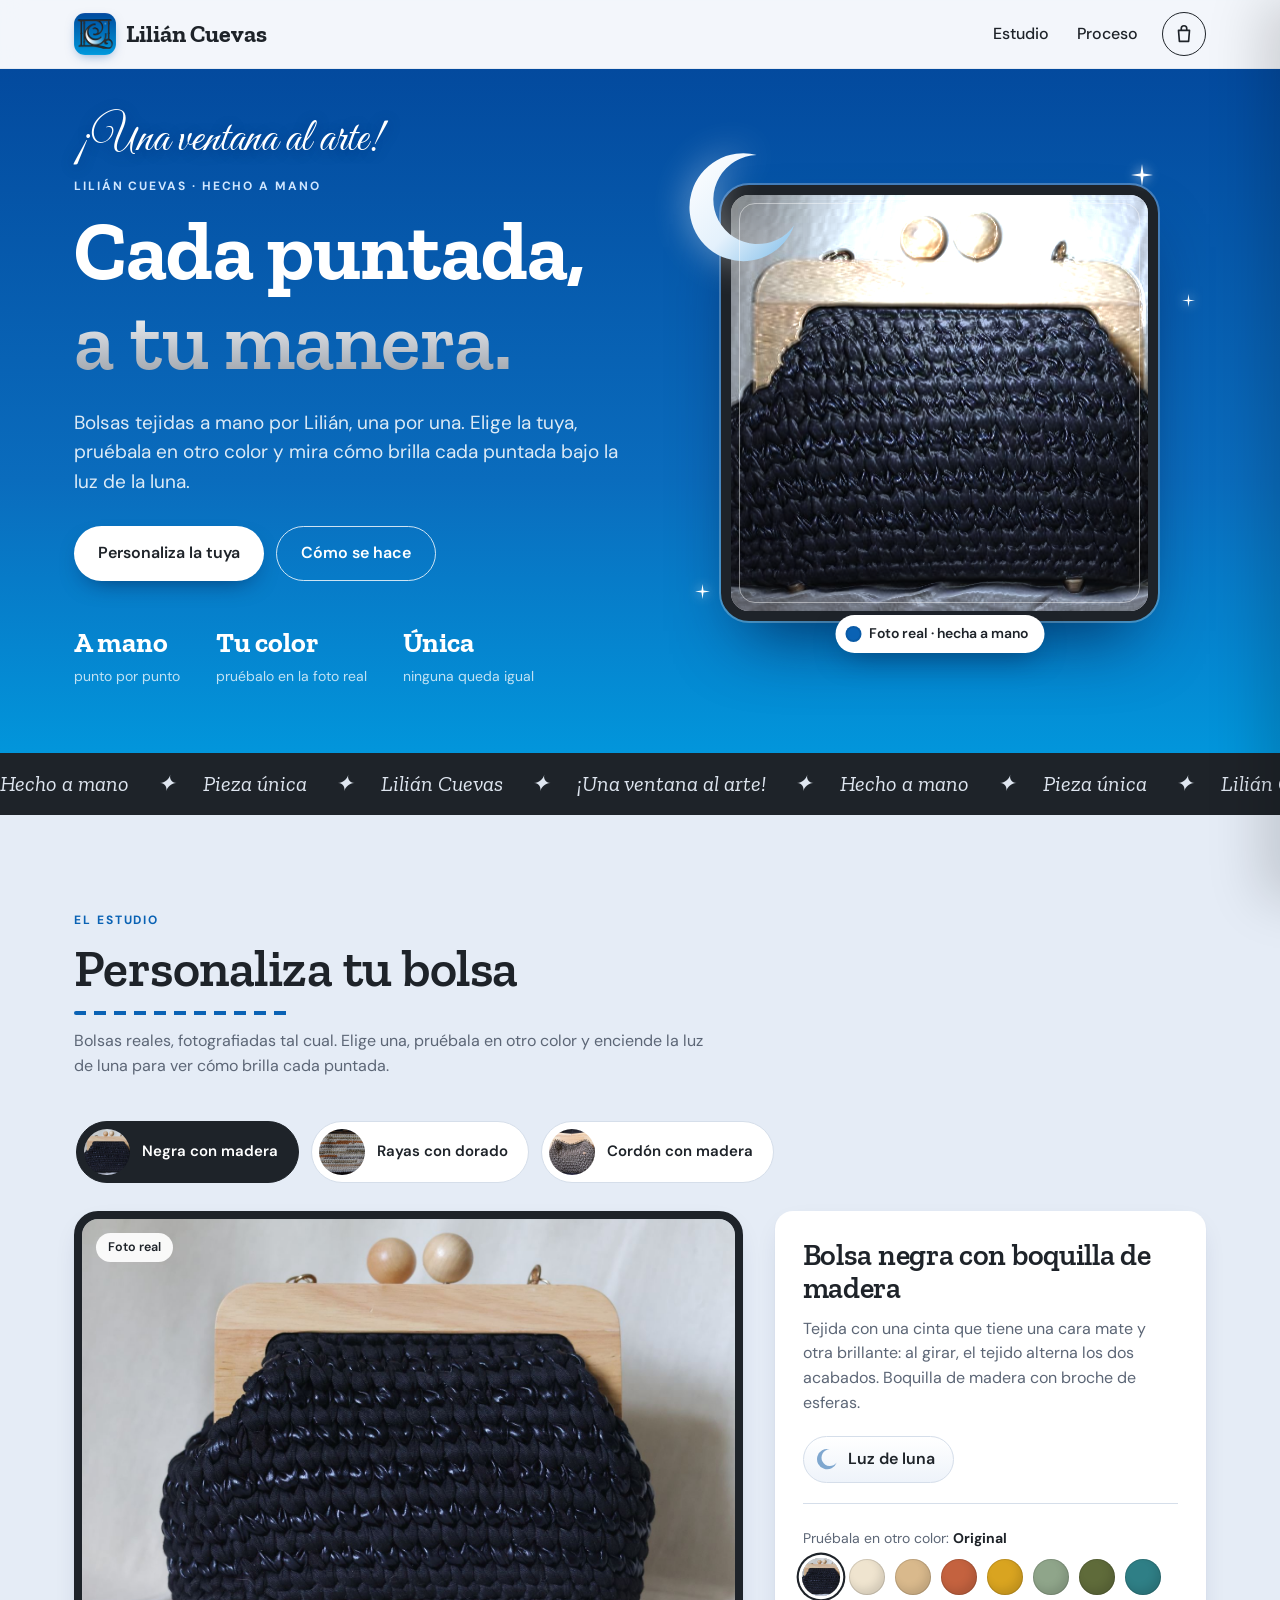
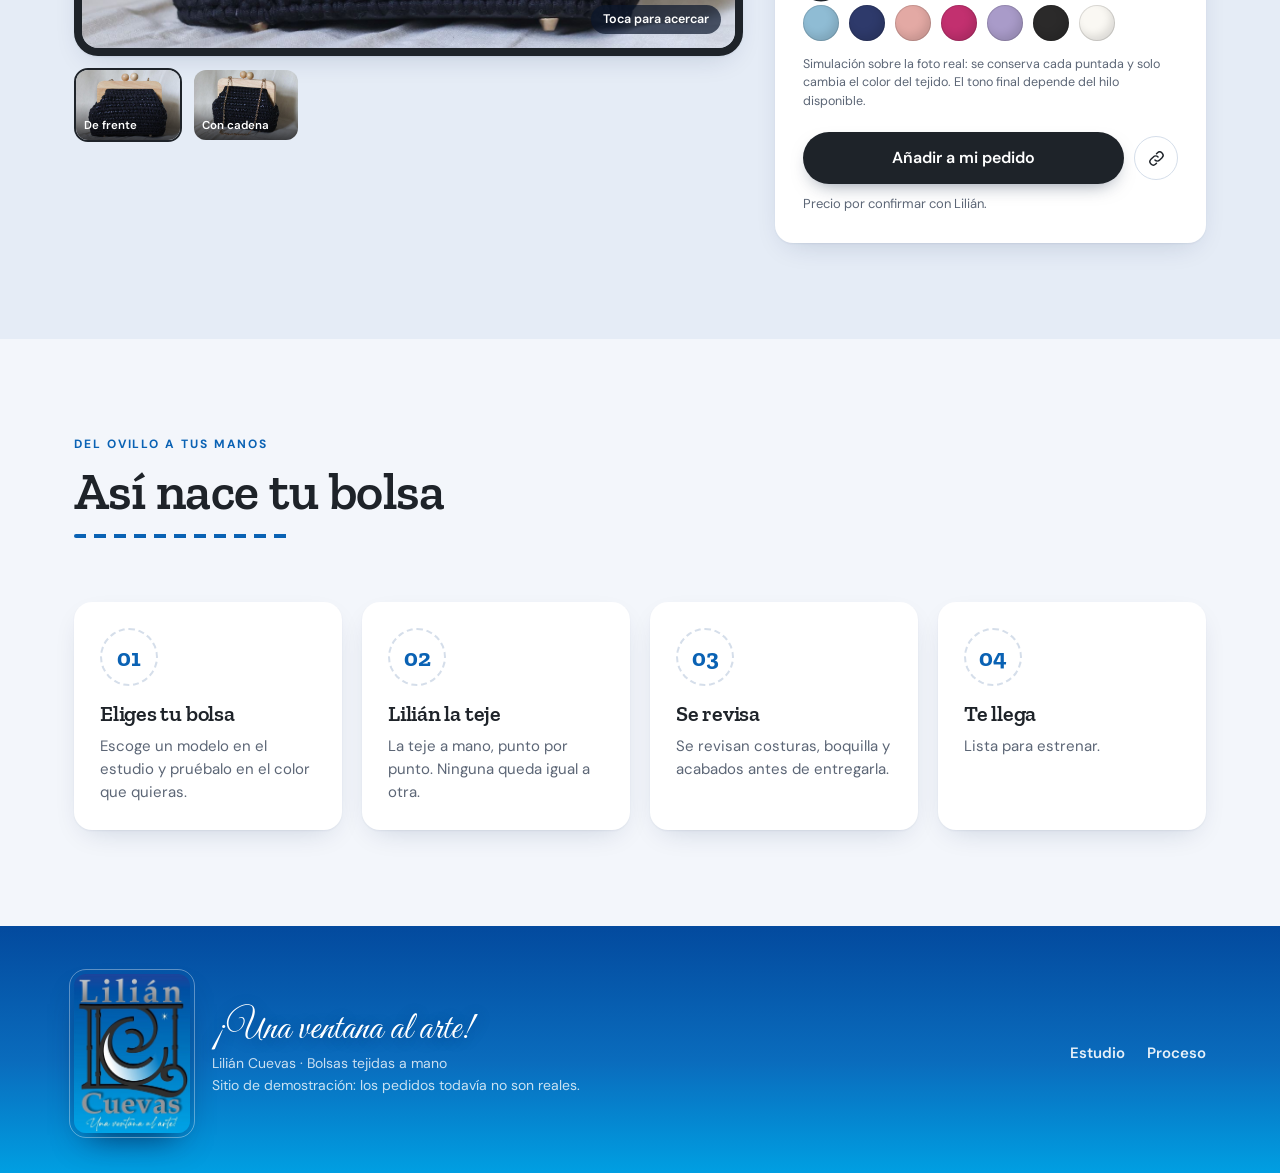
==== commit c8868c94: "v0.2 phase 1: photo studio replaces the drawn configurator, moonlight relighting, opening windows, k" ====
--- a/index.html
+++ b/index.html
@@ -4,7 +4,7 @@
   <meta charset="utf-8">
   <meta name="viewport" content="width=device-width, initial-scale=1">
   <title>Lilián Cuevas · Bolsas tejidas a mano</title>
-  <meta name="description" content="Lilián Cuevas · ¡Una ventana al arte! Bolsas tejidas a mano: mira las bolsas reales, pruébalas en otros colores y diseña la tuya.">
+  <meta name="description" content="Lilián Cuevas · ¡Una ventana al arte! Bolsas tejidas a mano: mira las bolsas reales, pruébalas en otros colores y mira cómo brilla cada puntada.">
   <link rel="preconnect" href="https://fonts.googleapis.com">
   <link rel="preconnect" href="https://fonts.gstatic.com" crossorigin>
   <link href="https://fonts.googleapis.com/css2?family=Zilla+Slab:ital,wght@0,500;0,600;0,700;1,500&family=Great+Vibes&family=DM+Sans:wght@400;500;600;700&display=swap" rel="stylesheet">
@@ -24,13 +24,11 @@
         <span>Lilián Cuevas</span>
       </a>
       <nav class="links">
-        <a href="#reales">Bolsas</a>
-        <a href="#disenos">Diseños</a>
-        <a href="#taller">Personaliza</a>
+        <a href="#estudio">Estudio</a>
         <a href="#proceso">Proceso</a>
       </nav>
       <button class="btn btn-ghost btn-sm install-btn" id="installBtn" hidden>📲 Instalar<span class="long">&nbsp;app</span></button>
-      <button class="cart-btn" id="cartOpen" aria-label="Abrir carrito">
+      <button class="cart-btn" id="cartOpen" aria-label="Abrir tu pedido">
         <svg viewBox="0 0 24 24" aria-hidden="true"><path d="M6 8h12l-1 12H7L6 8Z" fill="none" stroke="currentColor" stroke-width="1.8" stroke-linejoin="round"/><path d="M9 8V6a3 3 0 0 1 6 0v2" fill="none" stroke="currentColor" stroke-width="1.8"/></svg>
         <span class="cart-count" id="cartCount">0</span>
       </button>
@@ -38,22 +36,22 @@
   </header>
 
   <main>
-    <!-- HERO -->
+    <!-- PORTADA -->
     <section class="hero">
       <div class="wrap hero-in">
         <div class="hero-copy">
           <p class="tagline">¡Una ventana al arte!</p>
           <p class="eyebrow">Lilián Cuevas · Hecho a mano</p>
           <h1>Cada puntada,<br><em>a tu manera.</em></h1>
-          <p class="lead">Bolsas tejidas a mano por Lilián, una por una. Mira las bolsas reales, pruébalas en otros colores o diseña la tuya con cada detalle.</p>
+          <p class="lead">Bolsas tejidas a mano por Lilián, una por una. Elige la tuya, pruébala en otro color y mira cómo brilla cada puntada bajo la luz de la luna.</p>
           <div class="hero-cta">
-            <a href="#taller" class="btn btn-primary">Diseña la tuya</a>
-            <a href="#reales" class="btn btn-ghost">Ver bolsas reales</a>
+            <a href="#estudio" class="btn btn-primary">Personaliza la tuya</a>
+            <a href="#proceso" class="btn btn-ghost">Cómo se hace</a>
           </div>
           <ul class="hero-facts">
-            <li><strong>+20&nbsp;h</strong><span>de tejido por bolsa</span></li>
-            <li><strong>14</strong><span>colores de hilo</span></li>
-            <li><strong>∞</strong><span>combinaciones</span></li>
+            <li><strong>A mano</strong><span>punto por punto</span></li>
+            <li><strong>Tu color</strong><span>pruébalo en la foto real</span></li>
+            <li><strong>Única</strong><span>ninguna queda igual</span></li>
           </ul>
         </div>
         <div class="hero-visual">
@@ -61,131 +59,68 @@
           <span class="star" style="--s:22px;top:6%;right:10%"><svg viewBox="0 0 24 24" aria-hidden="true"><path d="M12 0l1.6 10.4L24 12l-10.4 1.6L12 24l-1.6-10.4L0 12l10.4-1.6z" fill="currentColor"/></svg></span>
           <span class="star" style="--s:13px;top:30%;right:2%;--d:-1.1s"><svg viewBox="0 0 24 24" aria-hidden="true"><path d="M12 0l1.6 10.4L24 12l-10.4 1.6L12 24l-1.6-10.4L0 12l10.4-1.6z" fill="currentColor"/></svg></span>
           <span class="star" style="--s:15px;bottom:14%;left:4%;--d:-2.2s"><svg viewBox="0 0 24 24" aria-hidden="true"><path d="M12 0l1.6 10.4L24 12l-10.4 1.6L12 24l-1.6-10.4L0 12l10.4-1.6z" fill="currentColor"/></svg></span>
-          <div class="hero-photo" id="heroPhoto">
+          <div class="hero-photo window" id="heroPhoto">
             <img src="img/negra-1-sm.jpg" alt="Bolsa tejida negra con boquilla de madera" class="on" width="720" height="480">
-            <img src="img/rayas-1-sm.jpg" alt="Bolsa tejida de rayas con boquilla dorada" width="720" height="480" loading="lazy">
-            <img src="img/cordon-1-sm.jpg" alt="Bolsa tejida de cordón con boquilla de madera" width="720" height="480" loading="lazy">
+            <img src="img/rayas-1-sm.jpg" alt="Bolsa tejida de rayas con boquilla dorada" width="720" height="480">
+            <img src="img/cordon-1-sm.jpg" alt="Bolsa tejida de cordón con boquilla de madera" width="720" height="480">
+            <canvas id="heroCanvas" aria-hidden="true"></canvas>
+            <span class="shutter l" aria-hidden="true"></span><span class="shutter r" aria-hidden="true"></span>
           </div>
           <p class="hero-tag"><span style="--c:#0a62b4"></span>Foto real · hecha a mano</p>
         </div>
       </div>
       <div class="marquee" aria-hidden="true">
         <div class="marquee-in">
-          <span>Algodón</span><span>✺</span><span>Yute</span><span>✺</span><span>Macramé</span><span>✺</span><span>Trapillo</span><span>✺</span><span>Rafia</span><span>✺</span><span>Tejido a mano</span><span>✺</span>
-          <span>Algodón</span><span>✺</span><span>Yute</span><span>✺</span><span>Macramé</span><span>✺</span><span>Trapillo</span><span>✺</span><span>Rafia</span><span>✺</span><span>Tejido a mano</span><span>✺</span>
+          <span>Hecho a mano</span><span>✦</span><span>Pieza única</span><span>✦</span><span>Lilián Cuevas</span><span>✦</span><span>¡Una ventana al arte!</span><span>✦</span>
+          <span>Hecho a mano</span><span>✦</span><span>Pieza única</span><span>✦</span><span>Lilián Cuevas</span><span>✦</span><span>¡Una ventana al arte!</span><span>✦</span>
         </div>
       </div>
     </section>
 
-    <!-- BOLSAS REALES -->
-    <section class="section real" id="reales">
+    <!-- ESTUDIO -->
+    <section class="section estudio" id="estudio">
       <div class="wrap">
-        <div class="section-head">
-          <p class="eyebrow">Fotos reales</p>
-          <h2>Hechas a mano, de verdad</h2>
-          <p class="muted">Bolsas terminadas, fotografiadas tal cual. Elige una, mírala de cerca y pruébala en otros colores.</p>
+        <div class="section-head reveal">
+          <p class="eyebrow">El estudio</p>
+          <h2>Personaliza tu bolsa</h2>
+          <span class="stitch" aria-hidden="true"></span>
+          <p class="muted">Bolsas reales, fotografiadas tal cual. Elige una, pruébala en otro color y enciende la luz de luna para ver cómo brilla cada puntada.</p>
         </div>
-        <div class="real-tabs" id="realTabs" role="tablist" aria-label="Bolsas"></div>
+        <div class="real-tabs reveal" id="realTabs" role="tablist" aria-label="Bolsas"></div>
         <div class="real-grid">
           <div class="real-view">
-            <div class="real-frame" id="realFrame">
+            <div class="real-frame window" id="realFrame">
               <div class="real-zoom" id="realZoom">
                 <img id="realImg" alt="" width="1500" height="1000">
                 <canvas id="realCanvas" width="1500" height="1000" hidden></canvas>
+                <canvas id="moonCanvas" hidden aria-hidden="true"></canvas>
               </div>
+              <span class="shutter l" aria-hidden="true"></span><span class="shutter r" aria-hidden="true"></span>
               <span class="real-badge" id="realBadge">Foto real</span>
-              <span class="real-hint">Toca para acercar</span>
+              <span class="real-hint" id="realHint">Toca para acercar</span>
             </div>
             <div class="real-thumbs" id="realThumbs"></div>
           </div>
-          <div class="real-info">
+          <div class="real-info reveal">
             <h3 id="realTitle"></h3>
             <p class="muted" id="realDesc"></p>
+            <button class="moon-btn" id="moonBtn" aria-pressed="false">
+              <svg viewBox="0 0 100 100" aria-hidden="true"><path d="M62 6A46 46 0 1 0 94 66 38 38 0 1 1 62 6Z" fill="currentColor"/></svg>
+              <span>Luz de luna</span>
+            </button>
             <div class="real-colors" id="realColorBox">
               <p class="label">Pruébala en otro color: <b id="realColorName">Original</b></p>
               <div class="swatches" id="realColors"></div>
               <p class="real-note">Simulación sobre la foto real: se conserva cada puntada y solo cambia el color del tejido. El tono final depende del hilo disponible.</p>
             </div>
-            <a href="#taller" class="btn btn-primary">Diseña la tuya</a>
-          </div>
-        </div>
-      </div>
-    </section>
-
-    <!-- PRESETS -->
-    <section class="section" id="disenos">
-      <div class="wrap">
-        <div class="section-head">
-          <p class="eyebrow">Ideas</p>
-          <h2>Diseños para empezar</h2>
-          <p class="muted">Ilustraciones de ejemplo: elige una como punto de partida y cámbiale lo que quieras.</p>
-        </div>
-        <div class="presets" id="presets"></div>
-      </div>
-    </section>
-
-    <!-- CONFIGURADOR -->
-    <section class="section taller" id="taller">
-      <div class="wrap">
-        <div class="section-head">
-          <p class="eyebrow">El taller</p>
-          <h2>Diseña tu bolsa</h2>
-          <p class="muted">Cada cambio se teje al instante en la vista previa.</p>
-        </div>
-        <div class="config">
-          <aside class="preview">
-            <div class="preview-card">
-              <div class="preview-top">
-                <span class="design-name" id="designName">Tu diseño</span>
-                <button class="icon-btn" id="shareBtn" title="Copiar enlace de este diseño" aria-label="Compartir diseño">
-                  <svg viewBox="0 0 24 24" aria-hidden="true"><path d="M10 14a4 4 0 0 0 6 0l3-3a4 4 0 0 0-6-6l-1 1M14 10a4 4 0 0 0-6 0l-3 3a4 4 0 0 0 6 6l1-1" fill="none" stroke="currentColor" stroke-width="1.8" stroke-linecap="round"/></svg>
-                </button>
-              </div>
-              <div class="stage" id="stage"></div>
-              <div class="preview-meta">
-                <div>
-                  <span class="price" id="price">$0</span>
-                  <span class="days" id="days"></span>
-                </div>
-                <button class="btn btn-surprise" id="surprise">✨ Sorpréndeme</button>
-              </div>
-              <ul class="summary" id="summary"></ul>
-              <button class="btn btn-primary btn-block" id="addCart">Añadir al carrito</button>
+            <p class="real-note no-color" id="realNoColor" hidden>Esta bolsa combina varios hilos, incluido hilo metálico, así que todavía no se puede probar en otros colores. Enciende la luz de luna para verla brillar.</p>
+            <div class="order-row">
+              <button class="btn btn-primary" id="addOrder">Añadir a mi pedido</button>
+              <button class="icon-btn" id="shareBtn" title="Copiar enlace de esta bolsa" aria-label="Copiar enlace de esta bolsa">
+                <svg viewBox="0 0 24 24" aria-hidden="true"><path d="M10 14a4 4 0 0 0 6 0l3-3a4 4 0 0 0-6-6l-1 1M14 10a4 4 0 0 0-6 0l-3 3a4 4 0 0 0 6 6l1-1" fill="none" stroke="currentColor" stroke-width="1.8" stroke-linecap="round"/></svg>
+              </button>
             </div>
-          </aside>
-
-          <div class="steps">
-            <div class="step">
-              <h3><span>1</span> Modelo</h3>
-              <div class="opts opts-thumbs" data-group="model" id="optModel"></div>
-            </div>
-            <div class="step">
-              <h3><span>2</span> Tipo de hilo</h3>
-              <div class="opts opts-yarn" data-group="yarn" id="optYarn"></div>
-            </div>
-            <div class="step">
-              <h3><span>3</span> Colores de hilo</h3>
-              <p class="label">Color principal <b id="colorName"></b></p>
-              <div class="swatches" data-group="color" id="optColor"></div>
-              <p class="label">Color de detalle <b id="color2Name"></b></p>
-              <div class="swatches" data-group="color2" id="optColor2"></div>
-            </div>
-            <div class="step">
-              <h3><span>4</span> Patrón del tejido</h3>
-              <div class="opts opts-chips" data-group="pattern" id="optPattern"></div>
-            </div>
-            <div class="step">
-              <h3><span>5</span> Correa</h3>
-              <div class="opts opts-thumbs" data-group="strap" id="optStrap"></div>
-            </div>
-            <div class="step">
-              <h3><span>6</span> Accesorios</h3>
-              <div class="opts opts-acc" data-group="acc" id="optAcc"></div>
-              <label class="monogram">
-                <span>Iniciales bordadas <small>(+$5, hasta 3 letras)</small></span>
-                <input id="monogram" maxlength="3" placeholder="Ej. MC" autocomplete="off">
-              </label>
-            </div>
+            <p class="price-note">Precio por confirmar con Lilián.</p>
           </div>
         </div>
       </div>
@@ -194,16 +129,26 @@
     <!-- PROCESO -->
     <section class="section" id="proceso">
       <div class="wrap">
-        <div class="section-head">
+        <div class="section-head reveal">
           <p class="eyebrow">Del ovillo a tus manos</p>
           <h2>Así nace tu bolsa</h2>
+          <span class="stitch" aria-hidden="true"></span>
         </div>
-        <ol class="process">
-          <li><span class="pn">01</span><h4>Tú la diseñas</h4><p>Combina modelo, hilo, colores y accesorios en el taller.</p></li>
-          <li><span class="pn">02</span><h4>Lilián la teje</h4><p>La teje a mano, punto por punto. Ninguna queda igual a otra.</p></li>
-          <li><span class="pn">03</span><h4>La revisamos</h4><p>Revisamos costuras, asas y acabados antes de empacarla.</p></li>
-          <li><span class="pn">04</span><h4>Te llega</h4><p>Empacada en tela reutilizable, con una nota de quien la tejió.</p></li>
-        </ol>
+        <div class="process-wrap">
+          <svg class="thread" id="thread" aria-hidden="true" preserveAspectRatio="none">
+            <defs><mask id="threadMask" maskUnits="userSpaceOnUse" x="-200" y="-400" width="6000" height="6000"><path class="draw" d="" fill="none" stroke="#fff" stroke-width="14" stroke-linecap="round"/></mask></defs>
+            <g mask="url(#threadMask)">
+              <path class="yarn" d="" fill="none"/>
+              <path class="ply" d="" fill="none"/>
+            </g>
+          </svg>
+          <ol class="process">
+            <li><span class="pn">01</span><h4>Eliges tu bolsa</h4><p>Escoge un modelo en el estudio y pruébalo en el color que quieras.</p></li>
+            <li><span class="pn">02</span><h4>Lilián la teje</h4><p>La teje a mano, punto por punto. Ninguna queda igual a otra.</p></li>
+            <li><span class="pn">03</span><h4>Se revisa</h4><p>Se revisan costuras, boquilla y acabados antes de entregarla.</p></li>
+            <li><span class="pn">04</span><h4>Te llega</h4><p>Lista para estrenar.</p></li>
+          </ol>
+        </div>
       </div>
     </section>
   </main>
@@ -219,37 +164,32 @@
         </div>
       </div>
       <nav class="footer-nav" aria-label="Secciones">
-        <a href="#reales">Bolsas</a><a href="#taller">Personaliza</a><a href="#proceso">Proceso</a>
+        <a href="#estudio">Estudio</a><a href="#proceso">Proceso</a>
       </nav>
     </div>
   </footer>
 
-  <!-- Carrito -->
+  <!-- Pedido -->
   <div class="scrim" id="scrim"></div>
-  <aside class="drawer" id="drawer" aria-label="Carrito">
+  <aside class="drawer" id="drawer" aria-label="Tu pedido">
     <div class="drawer-head">
-      <h3>Tu carrito</h3>
-      <button class="icon-btn" id="cartClose" aria-label="Cerrar carrito">✕</button>
+      <h3>Tu pedido</h3>
+      <button class="icon-btn" id="cartClose" aria-label="Cerrar pedido">✕</button>
     </div>
     <div class="drawer-body" id="cartItems"></div>
     <div class="drawer-foot">
-      <div class="total"><span>Total</span><strong id="cartTotal">$0</strong></div>
-      <button class="btn btn-primary btn-block" id="checkout">Finalizar pedido</button>
+      <div class="total"><span>Precio</span><strong>Por confirmar</strong></div>
+      <button class="btn btn-primary btn-block" id="checkout">Enviar pedido</button>
     </div>
   </aside>
-
-  <div class="mbar" id="mbar">
-    <button class="mbar-art" id="mbarArt" aria-label="Ver vista previa"></button>
-    <div class="mbar-info"><b id="mbarPrice"></b><span id="mbarName"></span></div>
-    <button class="btn btn-primary btn-sm" id="mbarAdd">Añadir</button>
-  </div>
 
   <div class="toast" id="toast" role="status"></div>
   <div class="confetti" id="confetti" aria-hidden="true"></div>
 
-  <script src="bag.js"></script>
+  <script src="colores.js"></script>
+  <script src="prototipo/recolor.js"></script>
+  <script src="luz.js"></script>
   <script src="app.js"></script>
-  <script src="prototipo/recolor.js"></script>
-  <script src="real.js"></script>
+  <script src="estudio.js"></script>
 </body>
 </html>
--- a/styles.css
+++ b/styles.css
@@ -8,12 +8,12 @@
   --line: #d5deea;
   --accent: #0a62b4;       /* azul del logo */
   --accent-2: #00a3e6;     /* cielo claro del logo */
-  --accent-ink: #fff;
   --silver: #9ca1a8;       /* letras plateadas */
   --night: linear-gradient(180deg, #034a9e 0%, #0a6cbd 55%, #009fe2 100%);
   --hover-line: #a6b7cf;
   --radius: 18px;
   --shadow: 0 1px 2px rgba(12, 35, 80, .06), 0 10px 30px -12px rgba(12, 35, 80, .2);
+  --ease: cubic-bezier(.2, .8, .2, 1);
   --serif: 'Zilla Slab', Georgia, serif;
   --sans: 'DM Sans', system-ui, sans-serif;
   --script: 'Great Vibes', 'Brush Script MT', cursive;
@@ -22,16 +22,17 @@
 * { box-sizing: border-box; }
 html { scroll-behavior: smooth; scroll-padding-top: 76px; }
 body { margin: 0; background: var(--bg); color: var(--ink); font: 16px/1.55 var(--sans); -webkit-font-smoothing: antialiased; overflow-x: hidden; }
-img, svg { display: block; max-width: 100%; }
+img, svg, canvas { display: block; max-width: 100%; }
 button { font: inherit; color: inherit; cursor: pointer; }
 a { color: inherit; }
+[hidden] { display: none !important; }
 .wrap { max-width: 1180px; margin: 0 auto; padding: 0 24px; }
 .muted { color: var(--muted); }
 .eyebrow { text-transform: uppercase; letter-spacing: .16em; font-size: 12px; font-weight: 700; color: var(--accent); margin: 0 0 10px; }
 h1, h2, h3, h4 { font-family: var(--serif); font-weight: 600; line-height: 1.1; margin: 0; letter-spacing: -.01em; }
 
 /* Botones */
-.btn { display: inline-flex; align-items: center; justify-content: center; gap: 8px; border: 0; border-radius: 999px; padding: 14px 24px; font-weight: 600; text-decoration: none; transition: transform .15s, box-shadow .2s, background .2s; }
+.btn { display: inline-flex; align-items: center; justify-content: center; gap: 8px; border: 0; border-radius: 999px; padding: 14px 24px; font-weight: 600; text-decoration: none; transition: transform .15s, box-shadow .2s, background .2s, color .2s; }
 .btn:active { transform: scale(.97); }
 .btn-primary { background: var(--ink); color: #fff; box-shadow: 0 8px 20px -10px rgba(12, 30, 60, .6); }
 .btn-primary:hover { background: var(--accent); }
@@ -40,13 +41,11 @@
 .btn-ghost:hover { background: var(--ink); color: #fff; }
 .btn-sm { padding: 9px 16px; font-size: 14px; }
 .btn-block { width: 100%; }
-.btn-surprise { background: linear-gradient(110deg, #d9eaff, #8ccbf5, #dfe2e6, #8ccbf5, #d9eaff); color: var(--ink); padding: 10px 16px; font-size: 14px; background-size: 200% 100%; white-space: nowrap; animation: shimmer 4s linear infinite; }
-@keyframes shimmer { to { background-position: 200% 0; } }
-.icon-btn { width: 38px; height: 38px; border-radius: 50%; border: 1px solid var(--line); background: var(--card); display: grid; place-items: center; }
-.icon-btn svg { width: 18px; }
+.icon-btn { width: 44px; height: 44px; flex: none; border-radius: 50%; border: 1.5px solid var(--line); background: var(--card); display: grid; place-items: center; }
+.icon-btn svg { width: 19px; }
 .icon-btn:hover { border-color: var(--ink); }
 
-/* Nav */
+/* Barra de arriba */
 .nav { position: sticky; top: 0; z-index: 40; background: rgba(243, 246, 251, .86); backdrop-filter: blur(12px); border-bottom: 1px solid rgba(12, 35, 80, .06); }
 .nav-in { display: flex; align-items: center; gap: 24px; height: 68px; }
 .logo { display: flex; align-items: center; gap: 10px; text-decoration: none; font-family: var(--serif); font-size: 24px; font-weight: 700; color: var(--ink); white-space: nowrap; }
@@ -55,6 +54,7 @@
 .links a { text-decoration: none; font-weight: 500; position: relative; }
 .links a::after { content: ''; position: absolute; left: 0; right: 100%; bottom: -4px; height: 2px; background: var(--accent); transition: right .25s; }
 .links a:hover::after { right: 0; }
+.install-btn { white-space: nowrap; }
 .cart-btn { position: relative; width: 44px; height: 44px; border-radius: 50%; border: 1.5px solid var(--ink); background: transparent; display: grid; place-items: center; }
 .cart-btn svg { width: 22px; }
 .cart-btn.bump { animation: bump .5s; }
@@ -62,152 +62,134 @@
 .cart-count { position: absolute; top: -6px; right: -6px; min-width: 20px; height: 20px; border-radius: 10px; background: var(--accent); color: #fff; font-size: 12px; font-weight: 700; display: grid; place-items: center; padding: 0 5px; transform: scale(0); transition: transform .25s; }
 .cart-count.show { transform: scale(1); }
 
-/* Hero: el cielo azul del logo, con luna y estrellas */
+/* Portada: el cielo azul del logo, con luna y estrellas */
 .hero { position: relative; overflow: hidden; background: var(--night); color: #fff; }
 .hero-in { position: relative; display: grid; grid-template-columns: 1.05fr 1fr; gap: 40px; align-items: center; padding-top: 48px; padding-bottom: 64px; }
 .tagline { font-family: var(--script); font-size: clamp(34px, 4vw, 46px); line-height: 1; margin: 0 0 14px; color: #fff; text-shadow: 0 2px 14px rgba(0, 30, 80, .35); }
 .hero .eyebrow { color: #cfe6ff; }
 .hero h1 { font-size: clamp(44px, 6.4vw, 84px); font-weight: 700; color: #fff; }
 .hero h1 em { font-style: normal; font-weight: 600; background: linear-gradient(180deg, #ffffff 10%, #c3c8cf 55%, #8e949c); -webkit-background-clip: text; background-clip: text; color: transparent; }
-.lead { font-size: 19px; color: var(--muted); max-width: 30em; margin: 22px 0 30px; }
-.hero .lead { color: rgba(255, 255, 255, .86); }
+.lead { font-size: 19px; max-width: 30em; margin: 22px 0 30px; color: rgba(255, 255, 255, .86); }
 .hero-cta { display: flex; gap: 12px; flex-wrap: wrap; }
 .hero .btn-primary { background: #fff; color: var(--ink); box-shadow: 0 10px 24px -12px rgba(0, 20, 60, .7); }
 .hero .btn-primary:hover { background: var(--ink); color: #fff; }
 .hero .btn-ghost { border-color: rgba(255, 255, 255, .8); color: #fff; }
 .hero .btn-ghost:hover { background: #fff; color: var(--accent); }
 .hero-facts { list-style: none; padding: 0; margin: 40px 0 0; display: flex; gap: 36px; }
-.hero-facts strong { display: block; font-family: var(--serif); font-size: 30px; }
+.hero-facts strong { display: block; font-family: var(--serif); font-size: 28px; }
 .hero-facts span { color: rgba(255, 255, 255, .75); font-size: 14px; }
 .hero-visual { position: relative; aspect-ratio: 1 / 1.02; display: grid; place-items: center; }
-.hero-tag { position: absolute; bottom: 4%; left: 50%; transform: translateX(-50%); background: var(--card); color: var(--ink); padding: 8px 16px 8px 10px; border-radius: 999px; box-shadow: 0 10px 30px -10px rgba(0, 20, 60, .6); font-weight: 600; font-size: 14px; display: flex; align-items: center; gap: 8px; white-space: nowrap; margin: 0; z-index: 2; }
+.hero-tag { position: absolute; bottom: 4%; left: 50%; transform: translateX(-50%); background: var(--card); color: var(--ink); padding: 8px 16px 8px 10px; border-radius: 999px; box-shadow: 0 10px 30px -10px rgba(0, 20, 60, .6); font-weight: 600; font-size: 14px; display: flex; align-items: center; gap: 8px; white-space: nowrap; margin: 0; z-index: 3; }
 .hero-tag span { width: 16px; height: 16px; border-radius: 50%; background: var(--c); box-shadow: inset 0 0 0 2px rgba(0,0,0,.08); }
-.moon { position: absolute; width: 22%; top: 3%; left: 2%; z-index: 2; filter: drop-shadow(0 0 18px rgba(255, 255, 255, .45)); animation: float 7s ease-in-out infinite; }
-.star { position: absolute; width: var(--s, 18px); color: #fff; filter: drop-shadow(0 0 6px rgba(255, 255, 255, .9)); animation: twinkle 3.2s ease-in-out infinite; animation-delay: var(--d, 0s); pointer-events: none; }
+.moon { position: absolute; width: 22%; top: 3%; left: 2%; z-index: 3; filter: drop-shadow(0 0 18px rgba(255, 255, 255, .45)); animation: float 7s ease-in-out infinite; }
+.star { position: absolute; z-index: 3; width: var(--s, 18px); color: #fff; filter: drop-shadow(0 0 6px rgba(255, 255, 255, .9)); animation: twinkle 3.2s ease-in-out infinite; animation-delay: var(--d, 0s); pointer-events: none; }
 @keyframes twinkle { 50% { opacity: .35; transform: scale(.7) rotate(20deg); } }
 @keyframes float { 50% { transform: translateY(-10px) rotate(-4deg); } }
 
+/* La foto de portada va dentro de una "ventana" de fierro forjado, como en el logo */
+.hero-photo { position: relative; width: 82%; aspect-ratio: 1 / 1; border-radius: 28px; overflow: hidden; border: 10px solid var(--ink); background: var(--ink); box-shadow: 0 0 0 2px rgba(255, 255, 255, .25), 0 36px 70px -26px rgba(0, 20, 60, .75); }
+.hero-photo::after { content: ''; position: absolute; inset: 8px; border: 1.5px solid rgba(255, 255, 255, .45); border-radius: 16px; z-index: 4; pointer-events: none; }
+.hero-photo img, .hero-photo canvas { position: absolute; inset: 0; width: 100%; height: 100%; object-fit: cover; }
+.hero-photo img { opacity: 0; transition: opacity 1.1s; }
+.hero-photo img.on { opacity: 1; }
+#heroCanvas { opacity: 0; transition: opacity .7s; }
+#heroCanvas.ready { opacity: 1; }
+
+/* Postigos: las ventanas se abren al aparecer en pantalla */
+.shutter { position: absolute; top: 0; bottom: 0; width: 50.5%; z-index: 5; pointer-events: none; background:
+  linear-gradient(90deg, transparent 0 14%, rgba(255, 255, 255, .14) 14% 15%, transparent 15% 85%, rgba(255, 255, 255, .14) 85% 86%, transparent 86%),
+  linear-gradient(transparent 0 18%, rgba(255, 255, 255, .14) 18% 19%, transparent 19% 81%, rgba(255, 255, 255, .14) 81% 82%, transparent 82%),
+  linear-gradient(135deg, #2a3038, #15191e); transition: transform 1.3s var(--ease) .25s; }
+.shutter.l { left: 0; box-shadow: inset -3px 0 0 rgba(0, 0, 0, .5); }
+.shutter.r { right: 0; box-shadow: inset 3px 0 0 rgba(255, 255, 255, .08); }
+.window.in .shutter.l { transform: translateX(-102%); }
+.window.in .shutter.r { transform: translateX(102%); }
+
 .marquee { position: relative; background: var(--ink); color: #dfe6f0; overflow: hidden; padding: 14px 0; }
-.marquee-in { display: flex; gap: 28px; width: max-content; animation: marquee 30s linear infinite; font-family: var(--serif); font-size: 22px; font-style: italic; }
+.marquee-in { display: flex; gap: 28px; width: max-content; animation: marquee 34s linear infinite; font-family: var(--serif); font-size: 22px; font-style: italic; }
 @keyframes marquee { to { transform: translateX(-50%); } }
-
-/* Bolsa SVG */
-.bag-swing { transform-origin: 150px 40px; transform-box: view-box; animation: sway 5s ease-in-out infinite; }
-.bag-swing.wiggle { animation: wiggle .7s ease-out, sway 5s ease-in-out .7s infinite; }
-@keyframes sway { 50% { transform: rotate(1.6deg); } }
-@keyframes wiggle { 0% { transform: rotate(-5deg) scale(.97); } 40% { transform: rotate(3.5deg); } 70% { transform: rotate(-1.5deg); } 100% { transform: rotate(0); } }
 
 /* Secciones */
 .section { padding: 96px 0; }
-.section-head { max-width: 640px; margin-bottom: 44px; }
-.section-head h2 { font-size: clamp(34px, 4.4vw, 52px); margin-bottom: 12px; }
-
-/* Presets */
-.presets { display: grid; grid-template-columns: repeat(3, 1fr); gap: 24px; }
-.preset { position: relative; background: var(--card); border-radius: var(--radius); box-shadow: var(--shadow); overflow: hidden; display: flex; flex-direction: column; transition: transform .25s, box-shadow .25s; }
-.preset:hover { transform: translateY(-6px); box-shadow: 0 24px 50px -20px rgba(12, 35, 80, .35); }
-.preset-art { background: color-mix(in srgb, var(--tint) 22%, #eef3fa); padding: 26px 30px 6px; }
-.preset-art svg { transition: transform .4s; }
-.preset:hover .preset-art svg { transform: scale(1.04) rotate(-1.5deg); }
-.badge { position: absolute; top: 14px; left: 14px; z-index: 2; background: var(--ink); color: #fff; font-size: 12px; font-weight: 700; padding: 5px 11px; border-radius: 999px; }
-.preset-info { display: flex; justify-content: space-between; gap: 12px; padding: 18px 20px 6px; }
-.preset-info h3 { font-size: 22px; }
-.preset-info p { margin: 4px 0 0; font-size: 14px; }
-.preset-price { font-family: var(--serif); font-size: 22px; font-weight: 600; }
-.preset-actions { display: flex; gap: 10px; padding: 12px 20px 20px; margin-top: auto; }
-.preset-actions .btn { flex: 1; }
-
-/* Taller */
-.taller { background: var(--bg-2); }
-.config { display: grid; grid-template-columns: minmax(0, 1fr) minmax(0, 1.15fr); gap: 36px; align-items: start; }
-.preview { position: sticky; top: 88px; }
-.preview-card { background: var(--card); border-radius: 24px; padding: 20px; box-shadow: var(--shadow); }
-.preview-top { display: flex; justify-content: space-between; align-items: center; }
-.design-name { font-family: var(--serif); font-size: 22px; font-weight: 600; }
-.stage { position: relative; overflow: hidden; background: radial-gradient(circle at 50% 40%, #fff, #e4ecf7 70%); border-radius: 18px; margin: 14px 0; padding: 10px 40px 0; cursor: zoom-in; }
-.stage > .bag-svg { max-height: 52vh; margin: 0 auto; }
-.lens { position: absolute; top: 0; left: 0; width: 140px; height: 140px; border-radius: 50%; overflow: hidden; pointer-events: none; opacity: 0; transition: opacity .2s; background: #fff; box-shadow: 0 0 0 4px #fff, 0 12px 30px rgba(0,0,0,.25); }
-.lens-in { position: absolute; top: 0; left: 0; }
-.stage.zooming .lens { opacity: 1; }
-.lens-hint { position: absolute; left: 12px; bottom: 10px; font-size: 12px; color: var(--muted); background: rgba(255,255,255,.8); padding: 4px 10px; border-radius: 999px; transition: opacity .2s; }
-.stage.zooming .lens-hint { opacity: 0; }
-@media (hover: none) { .lens, .lens-hint { display: none; } }
-.preview-meta { display: flex; justify-content: space-between; align-items: center; gap: 12px; }
-.price { font-family: var(--serif); font-size: 36px; font-weight: 700; display: block; line-height: 1; }
-.days { font-size: 13px; color: var(--muted); }
-.summary { list-style: none; padding: 0; margin: 16px 0; border-top: 1px solid var(--line); }
-.summary li { display: flex; justify-content: space-between; gap: 16px; padding: 8px 0; border-bottom: 1px dashed var(--line); font-size: 14px; }
-.summary span { color: var(--muted); }
-.summary b { text-align: right; font-weight: 600; }
-.dot { display: inline-block; width: 10px; height: 10px; border-radius: 50%; background: var(--c); margin: 0 4px 0 6px; vertical-align: 0; box-shadow: inset 0 0 0 1px rgba(0,0,0,.15); }
-
-.steps { display: flex; flex-direction: column; gap: 18px; }
-.step { background: var(--card); border-radius: var(--radius); padding: 22px; box-shadow: var(--shadow); }
-.step h3 { font-size: 20px; display: flex; align-items: center; gap: 12px; margin-bottom: 16px; }
-.step h3 span { width: 30px; height: 30px; border-radius: 50%; background: var(--accent); color: #fff; font: 700 14px var(--sans); display: grid; place-items: center; }
+.section-head { max-width: 640px; margin-bottom: 40px; }
+.section-head h2 { font-size: clamp(34px, 4.4vw, 52px); margin-bottom: 14px; }
+.section-head .muted { margin: 14px 0 0; }
+
+/* Aparecer al bajar */
+.reveal { opacity: 0; transform: translateY(26px); transition: opacity .8s var(--ease), transform .8s var(--ease); }
+.reveal.in { opacity: 1; transform: none; }
+
+/* Costura bajo los títulos: puntadas que se cosen solas */
+.stitch { display: block; height: 4px; width: 0; max-width: 220px; background: repeating-linear-gradient(90deg, var(--accent) 0 12px, transparent 12px 20px); border-radius: 2px; transition: width 1.4s var(--ease) .3s; }
+.reveal.in .stitch { width: 220px; }
+
+/* Estudio */
+.estudio { background: var(--bg-2); }
+.real-tabs { display: flex; gap: 12px; margin-bottom: 22px; overflow-x: auto; padding: 2px 2px 6px; scrollbar-width: none; }
+.real-tabs::-webkit-scrollbar { display: none; }
+.real-tab { flex: none; display: flex; align-items: center; gap: 12px; padding: 7px 20px 7px 7px; border-radius: 999px; border: 1.5px solid var(--line); background: var(--card); font-weight: 600; font-size: 15px; white-space: nowrap; transition: border-color .2s, background .2s, color .2s; }
+.real-tab img { width: 46px; height: 46px; border-radius: 50%; object-fit: cover; }
+.real-tab:hover { border-color: var(--hover-line); }
+.real-tab.on { border-color: var(--ink); background: var(--ink); color: #fff; }
+.real-grid { display: grid; grid-template-columns: minmax(0, 1.55fr) minmax(0, 1fr); gap: 32px; align-items: start; }
+.real-frame { position: relative; aspect-ratio: 3 / 2; border-radius: 24px; overflow: hidden; background: #0f1b2e; border: 8px solid var(--ink); box-shadow: 0 0 0 1.5px rgba(255, 255, 255, .6) inset, var(--shadow); cursor: zoom-in; touch-action: manipulation; }
+.real-zoom { position: absolute; inset: 0; transform-origin: var(--zx, 50%) var(--zy, 50%); transition: transform .35s var(--ease); view-transition-name: estudio-foto; }
+.real-zoom img, .real-zoom canvas { position: absolute; inset: 0; width: 100%; height: 100%; object-fit: cover; }
+.real-frame.zoomed { cursor: zoom-out; touch-action: none; }
+.real-frame.zoomed .real-zoom { transform: scale(2.6); }
+.real-frame.moonlit { cursor: crosshair; touch-action: none; }
+.real-badge, .real-hint { position: absolute; z-index: 6; font-size: 12.5px; font-weight: 600; padding: 5px 12px; border-radius: 999px; pointer-events: none; transition: opacity .2s; }
+.real-badge { left: 14px; top: 14px; background: rgba(255, 255, 255, .92); color: var(--ink); }
+.moonlit .real-badge { background: #0a2a5c; color: #e4f1fc; }
+.real-hint { right: 14px; bottom: 14px; background: rgba(10, 22, 44, .7); color: #fff; }
+.real-frame.zoomed .real-hint { opacity: 0; }
+.real-frame.busy::after { content: 'Tiñendo…'; position: absolute; inset: 0; z-index: 6; display: grid; place-items: center; background: rgba(10, 22, 44, .35); color: #fff; font-family: var(--serif); font-size: 24px; }
+.real-thumbs { display: flex; gap: 10px; margin-top: 12px; }
+.real-thumb { position: relative; flex: 0 0 108px; padding: 0; border: 2.5px solid transparent; border-radius: 14px; overflow: hidden; background: none; transition: border-color .2s, transform .15s; }
+.real-thumb img { width: 100%; aspect-ratio: 3 / 2; object-fit: cover; }
+.real-thumb span { position: absolute; left: 0; right: 0; bottom: 0; padding: 14px 8px 5px; font-size: 11.5px; font-weight: 600; color: #fff; text-align: left; background: linear-gradient(transparent, rgba(0, 0, 0, .72)); }
+.real-thumb:hover { transform: translateY(-2px); }
+.real-thumb.on { border-color: var(--ink); }
+.real-info { background: var(--card); border-radius: var(--radius); padding: 28px; box-shadow: var(--shadow); }
+.real-info h3 { font-size: 30px; margin-bottom: 12px; }
+.real-info > .muted { margin: 0 0 20px; }
 .label { margin: 4px 0 10px; font-size: 14px; color: var(--muted); }
 .label b { color: var(--ink); }
-
-.opts { display: grid; gap: 10px; }
-.opts-thumbs { grid-template-columns: repeat(auto-fill, minmax(118px, 1fr)); }
-.opts-yarn { grid-template-columns: repeat(auto-fill, minmax(150px, 1fr)); }
-.opt { position: relative; text-align: left; background: #fff; border: 1.5px solid var(--line); border-radius: 14px; padding: 10px; display: flex; flex-direction: column; gap: 2px; transition: border-color .2s, transform .15s, box-shadow .2s; }
-.opt:hover { border-color: var(--hover-line); transform: translateY(-2px); }
-.opt.on { border-color: var(--ink); box-shadow: 0 0 0 3px rgba(30, 35, 41, .08); }
-.opt.on::after { content: '✓'; position: absolute; top: 8px; right: 8px; width: 20px; height: 20px; border-radius: 50%; background: var(--ink); color: #fff; font-size: 11px; display: grid; place-items: center; }
-.opt-thumb { background: #edf2f9; border-radius: 10px; margin-bottom: 6px; padding: 4px 8px 0; }
-.opts-yarn .opt { flex-direction: row; flex-wrap: wrap; align-items: center; column-gap: 10px; }
-.opts-yarn .opt-thumb { width: 44px; height: 44px; padding: 0; overflow: hidden; margin: 0; border-radius: 50%; box-shadow: inset 0 0 0 1px rgba(0,0,0,.1); flex: none; }
-.opts-yarn .opt-name { flex: 1; }
-.opts-yarn .opt-desc, .opts-yarn .opt-price { width: 100%; }
-.opt-name { font-weight: 600; font-size: 15px; }
-.opt-desc { font-size: 12.5px; color: var(--muted); line-height: 1.35; }
-.opt-price { font-size: 12.5px; font-weight: 700; color: var(--accent); }
-
-.swatches { display: flex; flex-wrap: wrap; gap: 10px; margin-bottom: 16px; }
+.real-colors { margin-bottom: 22px; padding-top: 20px; border-top: 1px solid var(--line); }
+.real-note { margin: 0; font-size: 12.5px; color: var(--muted); line-height: 1.45; }
+.real-note.no-color { margin-bottom: 22px; padding-top: 20px; border-top: 1px solid var(--line); font-size: 14px; }
+.swatches { display: flex; flex-wrap: wrap; gap: 10px; margin-bottom: 14px; }
 .sw { width: 36px; height: 36px; border-radius: 50%; border: 0; background: var(--c); box-shadow: inset 0 0 0 1px rgba(0,0,0,.12), inset -4px -5px 8px rgba(0,0,0,.12); transition: transform .15s; position: relative; }
 .sw:hover { transform: scale(1.12); }
 .sw.on { box-shadow: 0 0 0 3px var(--card), 0 0 0 5px var(--ink); transform: scale(1.06); }
-
-.opts-chips { display: flex; flex-wrap: wrap; gap: 10px; }
-.chip { display: flex; align-items: center; gap: 8px; padding: 6px 14px 6px 6px; border-radius: 999px; border: 1.5px solid var(--line); background: #fff; font-weight: 600; font-size: 14px; }
-.chip-art { width: 28px; height: 28px; border-radius: 50%; overflow: hidden; box-shadow: inset 0 0 0 1px rgba(0,0,0,.12); }
-.chip:hover { border-color: var(--hover-line); }
-.chip.on { border-color: var(--ink); background: var(--ink); color: #fff; }
-
-.opts-acc { grid-template-columns: repeat(auto-fill, minmax(160px, 1fr)); }
-.acc { position: relative; display: grid; grid-template-columns: 34px 1fr; grid-template-rows: auto auto; column-gap: 10px; align-items: center; text-align: left; border: 1.5px solid var(--line); background: #fff; border-radius: 14px; padding: 10px 12px; }
-.acc-ico { grid-row: span 2; width: 34px; height: 34px; border-radius: 10px; background: var(--bg-2); display: grid; place-items: center; font-size: 17px; }
-.acc-name { font-weight: 600; font-size: 14px; }
-.acc .tick { position: absolute; top: 8px; right: 8px; width: 20px; height: 20px; border-radius: 6px; border: 1.5px solid var(--line); font-size: 11px; display: grid; place-items: center; color: transparent; }
-.acc.on { border-color: var(--ink); }
-.acc.on .tick { background: var(--ink); border-color: var(--ink); color: #fff; }
-.acc:hover { border-color: var(--hover-line); }
-
-.acc { padding-right: 34px; }
-
-.mbar { display: none; }
-@media (max-width: 960px) {
-  .mbar { display: flex; align-items: center; gap: 12px; position: fixed; left: 12px; right: 12px; bottom: 12px; z-index: 45; background: var(--card); border-radius: 20px; padding: 8px 8px 8px 8px; box-shadow: 0 12px 40px -8px rgba(12, 30, 60, .4); transform: translateY(130%); transition: transform .35s cubic-bezier(.2, .8, .2, 1); }
-  .show-mbar .mbar { transform: none; }
-  .mbar-art { width: 56px; height: 56px; flex: none; border: 0; border-radius: 14px; background: var(--bg-2); padding: 3px 5px 0; }
-  .mbar-info { flex: 1; min-width: 0; display: flex; flex-direction: column; line-height: 1.2; }
-  .mbar-info b { font-family: var(--serif); font-size: 22px; }
-  .mbar-info span { font-size: 13px; color: var(--muted); white-space: nowrap; overflow: hidden; text-overflow: ellipsis; }
-}
-
-.monogram {display: flex; flex-direction: column; gap: 8px; margin-top: 16px; font-weight: 600; font-size: 14px; }
-.monogram small { color: var(--muted); font-weight: 400; }
-.monogram input { font: italic 600 22px var(--serif); letter-spacing: .1em; padding: 10px 16px; border-radius: 12px; border: 1.5px solid var(--line); background: #fff; max-width: 220px; text-transform: uppercase; }
-.monogram input:focus { outline: none; border-color: var(--ink); }
-
-/* Proceso */
-.process { list-style: none; padding: 0; margin: 0; display: grid; grid-template-columns: repeat(4, 1fr); gap: 20px; counter-reset: p; }
-.process li { padding: 26px; border-radius: var(--radius); background: var(--card); box-shadow: var(--shadow); }
-.pn { font-family: var(--serif); font-size: 44px; font-style: italic; color: var(--accent); display: block; line-height: 1; margin-bottom: 16px; }
+.sw.orig { background-size: cover; background-position: center; }
+.dot { display: inline-block; width: 10px; height: 10px; border-radius: 50%; background: var(--c); margin-right: 6px; box-shadow: inset 0 0 0 1px rgba(0,0,0,.15); }
+
+/* Botón de luz de luna */
+.moon-btn { display: inline-flex; align-items: center; gap: 10px; margin-bottom: 20px; padding: 10px 18px 10px 12px; border-radius: 999px; border: 1.5px solid var(--line); background: linear-gradient(180deg, #fff, #eef3fa); font-weight: 600; transition: background .3s, color .3s, border-color .3s, box-shadow .3s; }
+.moon-btn svg { width: 22px; color: #7fa7cf; transition: color .3s, filter .3s; }
+.moon-btn:hover { border-color: var(--hover-line); }
+.moon-btn[aria-pressed="true"] { background: var(--night); color: #fff; border-color: transparent; box-shadow: 0 10px 26px -12px rgba(3, 74, 158, .9); }
+.moon-btn[aria-pressed="true"] svg { color: #fff; filter: drop-shadow(0 0 6px rgba(255, 255, 255, .9)); }
+
+.order-row { display: flex; gap: 10px; align-items: center; }
+.order-row .btn { flex: 1; }
+.price-note { margin: 10px 0 0; font-size: 13px; color: var(--muted); }
+
+/* Proceso, con el hilo que se teje al bajar */
+.process-wrap { position: relative; margin-top: 64px; }
+.thread { position: absolute; inset: 0; width: 100%; height: 100%; overflow: visible; pointer-events: none; z-index: 0; }
+.thread .yarn { stroke: var(--accent); stroke-width: 6; stroke-linecap: round; }
+.thread .ply { stroke: #7cc2f2; stroke-width: 2.4; stroke-dasharray: 5 6; stroke-linecap: round; }
+.process { position: relative; z-index: 1; list-style: none; padding: 0; margin: 0; display: grid; grid-template-columns: repeat(4, 1fr); gap: 20px; }
+.process li { position: relative; padding: 26px; border-radius: var(--radius); background: var(--card); box-shadow: var(--shadow); transition: transform .5s var(--ease), box-shadow .5s; }
+.process li.on { transform: translateY(-4px); box-shadow: 0 1px 2px rgba(12, 35, 80, .06), 0 18px 40px -16px rgba(10, 98, 180, .35); }
+.pn { position: relative; z-index: 2; display: inline-grid; place-items: center; width: 58px; height: 58px; margin-bottom: 16px; border-radius: 50%; border: 2px dashed var(--line); font-family: var(--serif); font-size: 24px; font-weight: 700; color: var(--accent); background: var(--card); transition: background .4s, color .4s, border-color .4s; }
+.process li.on .pn { background: var(--accent); color: #fff; border-color: var(--accent); }
 .process h4 { font-size: 22px; margin-bottom: 8px; }
 .process p { margin: 0; color: var(--muted); font-size: 15px; }
 
+/* Pie */
 .footer { background: var(--night); color: #fff; padding: 48px 0 40px; }
 .footer-in { display: flex; justify-content: space-between; align-items: center; gap: 28px; flex-wrap: wrap; }
 .footer-brand { display: flex; align-items: center; gap: 22px; }
@@ -219,9 +201,9 @@
 .footer-nav a { color: #fff; text-decoration: none; font-weight: 600; font-size: 15px; opacity: .9; }
 .footer-nav a:hover { opacity: 1; text-decoration: underline; }
 
-/* Carrito */
+/* Pedido */
 .scrim { position: fixed; inset: 0; background: rgba(8, 20, 45, .45); opacity: 0; pointer-events: none; transition: opacity .3s; z-index: 50; }
-.drawer { position: fixed; top: 0; right: 0; bottom: 0; width: min(420px, 100vw); background: var(--bg); z-index: 60; display: flex; flex-direction: column; transform: translateX(100%); transition: transform .35s cubic-bezier(.2, .8, .2, 1); box-shadow: -20px 0 50px rgba(0,0,0,.15); }
+.drawer { position: fixed; top: 0; right: 0; bottom: 0; width: min(420px, 100vw); background: var(--bg); z-index: 60; display: flex; flex-direction: column; transform: translateX(100%); transition: transform .35s var(--ease); box-shadow: -20px 0 50px rgba(0,0,0,.15); }
 .cart-open .scrim { opacity: 1; pointer-events: auto; }
 .cart-open .drawer { transform: none; }
 .drawer-head { display: flex; justify-content: space-between; align-items: center; padding: 20px 22px; border-bottom: 1px solid var(--line); }
@@ -229,123 +211,69 @@
 .drawer-body { flex: 1; overflow-y: auto; padding: 8px 22px; }
 .drawer-foot { padding: 20px 22px; border-top: 1px solid var(--line); }
 .total { display: flex; justify-content: space-between; align-items: baseline; margin-bottom: 14px; }
-.total strong { font-family: var(--serif); font-size: 28px; }
-.ci { display: grid; grid-template-columns: 76px 1fr auto; gap: 14px; padding: 14px 0; border-bottom: 1px solid var(--line); align-items: center; }
-.ci-art { background: var(--bg-2); border-radius: 12px; padding: 4px 6px 0; }
+.total strong { font-family: var(--serif); font-size: 22px; }
+.ci { display: grid; grid-template-columns: 96px 1fr; gap: 14px; padding: 14px 0; border-bottom: 1px solid var(--line); align-items: center; }
+.ci-art { width: 96px; aspect-ratio: 3 / 2; object-fit: cover; border-radius: 12px; }
 .ci-info { display: flex; flex-direction: column; gap: 2px; min-width: 0; }
 .ci-info .muted { font-size: 13px; }
-.ci-price { font-weight: 700; align-self: start; }
 .qty { display: flex; align-items: center; gap: 8px; margin-top: 6px; }
 .qty button:not(.link) { width: 26px; height: 26px; border-radius: 50%; border: 1px solid var(--line); background: #fff; line-height: 1; }
 .qty .link { background: none; border: 0; color: var(--muted); text-decoration: underline; font-size: 13px; margin-left: 8px; }
 .empty { text-align: center; padding: 60px 10px; }
 
-.toast { position: fixed; left: 50%; top: 84px; transform: translate(-50%, -180px); background: var(--ink); color: #fff; padding: 13px 22px; border-radius: 999px; font-weight: 600; font-size: 15px; z-index: 80; transition: transform .35s cubic-bezier(.2, .8, .2, 1); max-width: calc(100vw - 32px); text-align: center; }
+.toast { position: fixed; left: 50%; top: 84px; transform: translate(-50%, -180px); background: var(--ink); color: #fff; padding: 13px 22px; border-radius: 999px; font-weight: 600; font-size: 15px; z-index: 80; transition: transform .35s var(--ease); max-width: calc(100vw - 32px); text-align: center; }
 .toast.show { transform: translate(-50%, 0); }
 
 .confetti { position: fixed; inset: 0; pointer-events: none; z-index: 90; }
 .confetti span { position: absolute; top: 60vh; width: 9px; height: 14px; border-radius: 3px; animation: pop 1.4s cubic-bezier(.2, .7, .4, 1) forwards; }
 @keyframes pop { to { transform: translate(var(--dx), var(--dy)) rotate(var(--r)); opacity: 0; } }
 
+/* Transición suave al cambiar de foto en el estudio */
+::view-transition-old(estudio-foto), ::view-transition-new(estudio-foto) { animation-duration: .45s; animation-timing-function: ease; }
+
 @media (prefers-reduced-motion: reduce) {
   *, *::before, *::after { animation: none !important; transition: none !important; }
-}
-
-/* Responsive */
+  .reveal { opacity: 1; transform: none; }
+  .shutter { display: none; }
+  .stitch { width: 220px; }
+}
+
+/* Pantallas medianas */
 @media (max-width: 960px) {
   .hero-in { grid-template-columns: 1fr; padding-top: 24px; }
   .hero-visual { max-width: 460px; margin: 0 auto; width: 100%; }
-  .presets { grid-template-columns: repeat(2, 1fr); }
-  .config { grid-template-columns: 1fr; }
-  .preview { position: static; }
-  .process { grid-template-columns: repeat(2, 1fr); }
-}
+  .hero-photo { width: 78%; }
+  .moon { width: 18%; }
+  .real-grid { grid-template-columns: 1fr; gap: 20px; }
+  .process { grid-template-columns: repeat(2, 1fr); row-gap: 90px; }
+}
+
+/* Celular */
 @media (max-width: 640px) {
   .wrap { padding: 0 16px; }
+  .nav-in { gap: 12px; height: 62px; }
+  .logo { font-size: 19px; gap: 8px; }
+  .logo img { width: 36px; height: 36px; border-radius: 9px; }
   .links { display: none; }
+  .install-btn { margin-left: auto; padding: 8px 12px; font-size: 13px; }
+  .install-btn .long { display: none; }
   .cart-btn { margin-left: auto; }
+  .install-btn:not([hidden]) + .cart-btn { margin-left: 0; }
   .section { padding: 64px 0; }
-  .presets { grid-template-columns: 1fr; }
-  .process { grid-template-columns: 1fr; }
-  .hero-facts { gap: 22px; }
+  .hero-facts { gap: 20px; }
+  .hero-facts strong { font-size: 22px; }
   .lead { font-size: 17px; }
-  .stage { padding: 6px 16px 0; }
-  .opts-thumbs { grid-template-columns: repeat(2, 1fr); }
-  .opts-yarn, .opts-acc { grid-template-columns: 1fr 1fr; }
-}
-
-/* Botón de instalar la app (solo aparece si el navegador lo permite) */
-.install-btn { white-space: nowrap; }
-.install-btn[hidden] { display: none; }
-@media (max-width: 640px) {
-  .install-btn { margin-left: auto; padding: 8px 12px; font-size: 13px; }
-  .install-btn:not([hidden]) + .cart-btn { margin-left: 0; }
-}
-
-[hidden] { display: none !important; }
-
-/* Portada con fotos reales */
-/* La foto va dentro de una "ventana" de fierro forjado, como en el logo */
-.hero-photo { position: relative; width: 82%; aspect-ratio: 1 / 1; border-radius: 28px; overflow: hidden; border: 10px solid var(--ink); background: var(--ink); box-shadow: 0 0 0 2px rgba(255, 255, 255, .25), 0 36px 70px -26px rgba(0, 20, 60, .75); }
-.hero-photo::after { content: ''; position: absolute; inset: 8px; border: 1.5px solid rgba(255, 255, 255, .45); border-radius: 16px; z-index: 1; pointer-events: none; }
-.hero-photo img { position: absolute; inset: 0; width: 100%; height: 100%; object-fit: cover; opacity: 0; transform: scale(1.1); transition: opacity 1.1s, transform 7s linear; }
-.hero-photo img.on { opacity: 1; transform: scale(1); }
-
-/* Bolsas reales */
-.real { background: var(--bg-2); }
-.real-tabs { display: flex; gap: 12px; margin-bottom: 22px; overflow-x: auto; padding: 2px 2px 6px; scrollbar-width: none; }
-.real-tabs::-webkit-scrollbar { display: none; }
-.real-tab { flex: none; display: flex; align-items: center; gap: 12px; padding: 7px 20px 7px 7px; border-radius: 999px; border: 1.5px solid var(--line); background: var(--card); font-weight: 600; font-size: 15px; white-space: nowrap; transition: border-color .2s, background .2s, color .2s; }
-.real-tab img { width: 46px; height: 46px; border-radius: 50%; object-fit: cover; }
-.real-tab:hover { border-color: var(--hover-line); }
-.real-tab.on { border-color: var(--ink); background: var(--ink); color: #fff; }
-.real-grid { display: grid; grid-template-columns: minmax(0, 1.55fr) minmax(0, 1fr); gap: 32px; align-items: start; }
-.real-frame { position: relative; aspect-ratio: 3 / 2; border-radius: 24px; overflow: hidden; background: #0f1b2e; box-shadow: var(--shadow); cursor: zoom-in; touch-action: manipulation; }
-.real-zoom { position: absolute; inset: 0; transform-origin: var(--zx, 50%) var(--zy, 50%); transition: transform .35s cubic-bezier(.2, .8, .2, 1); }
-.real-zoom img, .real-zoom canvas { position: absolute; inset: 0; width: 100%; height: 100%; object-fit: cover; }
-.real-frame.zoomed { cursor: zoom-out; touch-action: none; }
-.real-frame.zoomed .real-zoom { transform: scale(2.6); }
-.real-badge, .real-hint { position: absolute; font-size: 12.5px; font-weight: 600; padding: 5px 12px; border-radius: 999px; pointer-events: none; transition: opacity .2s; }
-.real-badge { left: 14px; top: 14px; background: rgba(255, 255, 255, .92); color: var(--ink); }
-.real-hint { right: 14px; bottom: 14px; background: rgba(10, 22, 44, .7); color: #fff; }
-.real-frame.zoomed .real-hint { opacity: 0; }
-.real-frame.busy::after { content: 'Tiñendo…'; position: absolute; inset: 0; display: grid; place-items: center; background: rgba(10, 22, 44, .35); color: #fff; font-family: var(--serif); font-size: 24px; }
-.real-thumbs { display: flex; gap: 10px; margin-top: 12px; }
-.real-thumb { position: relative; flex: 0 0 108px; padding: 0; border: 2.5px solid transparent; border-radius: 14px; overflow: hidden; background: none; transition: border-color .2s, transform .15s; }
-.real-thumb img { width: 100%; aspect-ratio: 3 / 2; object-fit: cover; }
-.real-thumb span { position: absolute; left: 0; right: 0; bottom: 0; padding: 14px 8px 5px; font-size: 11.5px; font-weight: 600; color: #fff; text-align: left; background: linear-gradient(transparent, rgba(0, 0, 0, .72)); }
-.real-thumb:hover { transform: translateY(-2px); }
-.real-thumb.on { border-color: var(--ink); }
-.real-info { background: var(--card); border-radius: var(--radius); padding: 28px; box-shadow: var(--shadow); }
-.real-info h3 { font-size: 30px; margin-bottom: 12px; }
-.real-info > .muted { margin: 0 0 22px; }
-.real-colors { margin-bottom: 22px; padding-top: 20px; border-top: 1px solid var(--line); }
-.real-colors .swatches { margin-bottom: 14px; }
-.real-note { margin: 0; font-size: 12.5px; color: var(--muted); line-height: 1.45; }
-.sw.orig { background-size: cover; background-position: center; }
-@media (max-width: 960px) {
-  .real-grid { grid-template-columns: 1fr; gap: 20px; }
-  .hero-photo { width: 78%; }
-}
-@media (max-width: 640px) {
-  .real-frame { border-radius: 18px; margin: 0 -4px; }
+  .real-frame { border-radius: 18px; border-width: 6px; margin: 0 -4px; }
   .real-thumb { flex-basis: 30%; }
   .real-info { padding: 22px; }
   .real-info h3 { font-size: 26px; }
-}
-
-/* Marca Lilián Cuevas en pantallas chicas */
-@media (max-width: 960px) {
-  .moon { width: 18%; }
-}
-@media (max-width: 640px) {
-  .nav-in { gap: 12px; height: 62px; }
-  .logo { font-size: 19px; gap: 8px; }
-  .logo img { width: 36px; height: 36px; border-radius: 9px; }
-  .install-btn .long { display: none; }
+  .process { grid-template-columns: 1fr; row-gap: 20px; padding-left: 34px; }
+  .process li { padding: 22px; }
+  .pn { position: absolute; left: -40px; top: 18px; width: 42px; height: 42px; font-size: 18px; margin: 0; }
   .footer-brand { flex-direction: column; align-items: flex-start; gap: 16px; }
   .footer-logo { width: 96px; }
 }
 @media (max-width: 380px) {
   .logo span { font-size: 17px; }
 }
+@media (max-width: 640px) { .process-wrap { margin-top: 0; } }
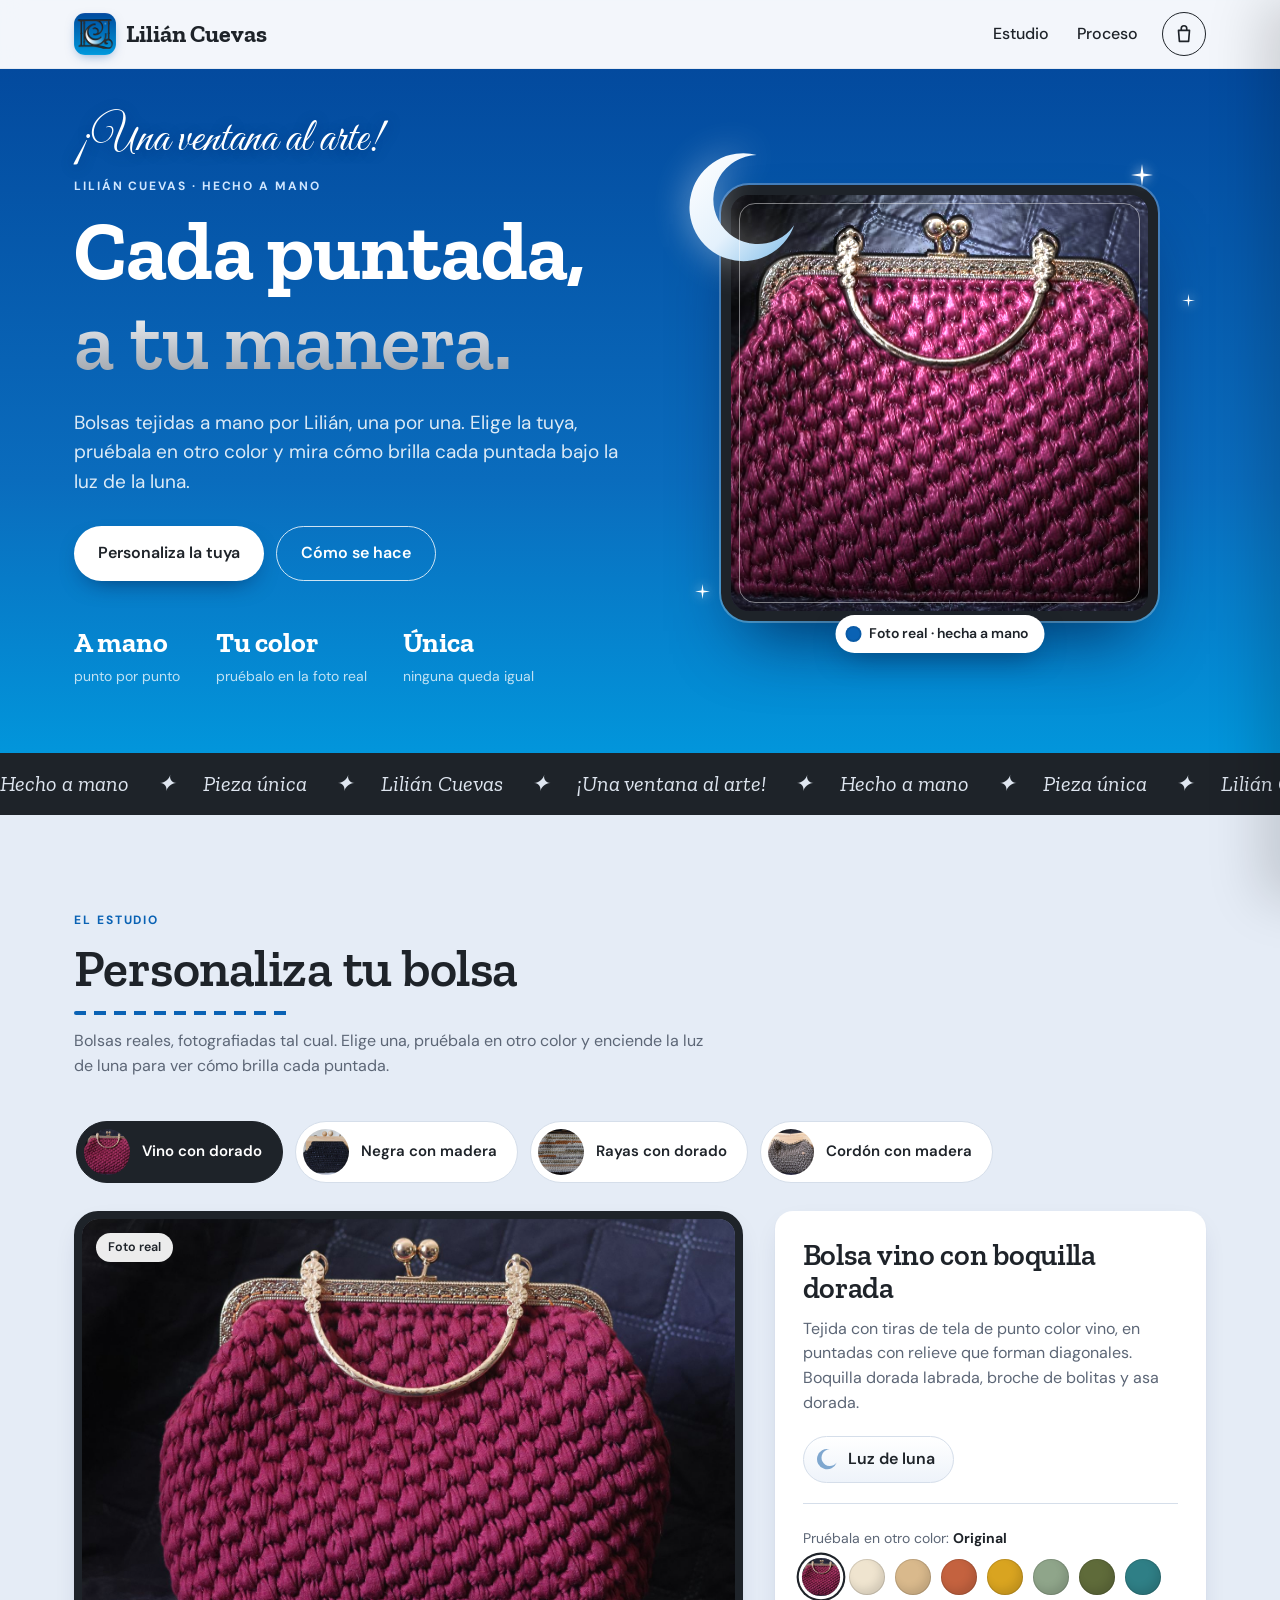
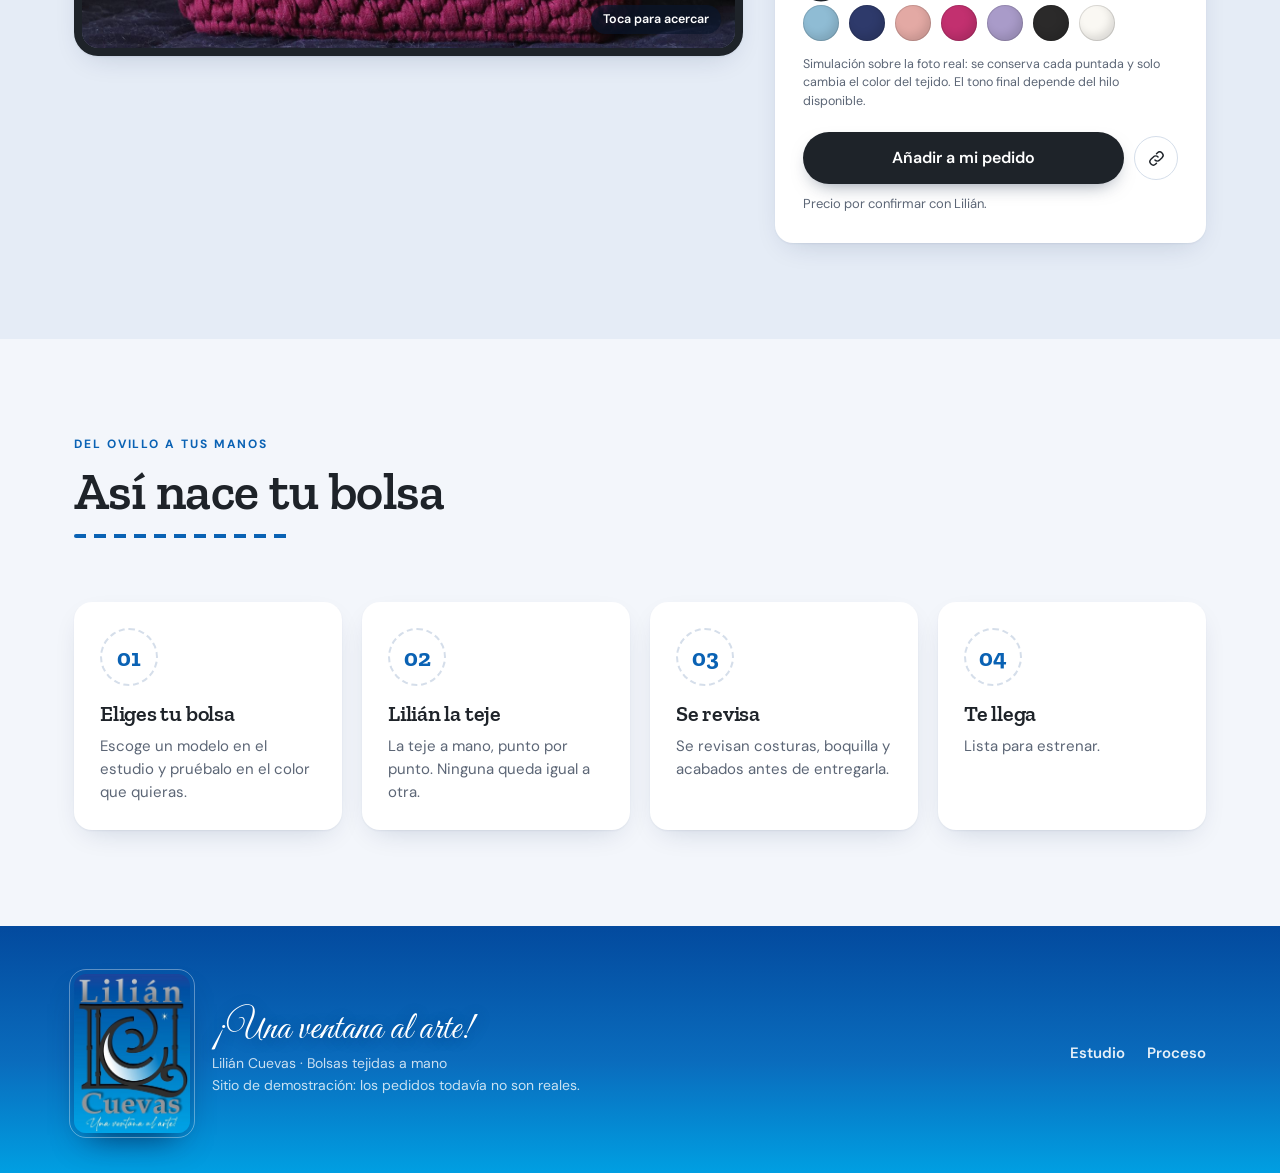
==== commit 9757efba: "Agrega la bolsa vino con boquilla dorada al estudio y la portada" ====
--- a/index.html
+++ b/index.html
@@ -60,7 +60,8 @@
           <span class="star" style="--s:13px;top:30%;right:2%;--d:-1.1s"><svg viewBox="0 0 24 24" aria-hidden="true"><path d="M12 0l1.6 10.4L24 12l-10.4 1.6L12 24l-1.6-10.4L0 12l10.4-1.6z" fill="currentColor"/></svg></span>
           <span class="star" style="--s:15px;bottom:14%;left:4%;--d:-2.2s"><svg viewBox="0 0 24 24" aria-hidden="true"><path d="M12 0l1.6 10.4L24 12l-10.4 1.6L12 24l-1.6-10.4L0 12l10.4-1.6z" fill="currentColor"/></svg></span>
           <div class="hero-photo window" id="heroPhoto">
-            <img src="img/negra-1-sm.jpg" alt="Bolsa tejida negra con boquilla de madera" class="on" width="720" height="480">
+            <img src="img/vino-1-sm.jpg" alt="Bolsa tejida color vino con boquilla dorada" class="on" width="720" height="480">
+            <img src="img/negra-1-sm.jpg" alt="Bolsa tejida negra con boquilla de madera" width="720" height="480">
             <img src="img/rayas-1-sm.jpg" alt="Bolsa tejida de rayas con boquilla dorada" width="720" height="480">
             <img src="img/cordon-1-sm.jpg" alt="Bolsa tejida de cordón con boquilla de madera" width="720" height="480">
             <canvas id="heroCanvas" aria-hidden="true"></canvas>
